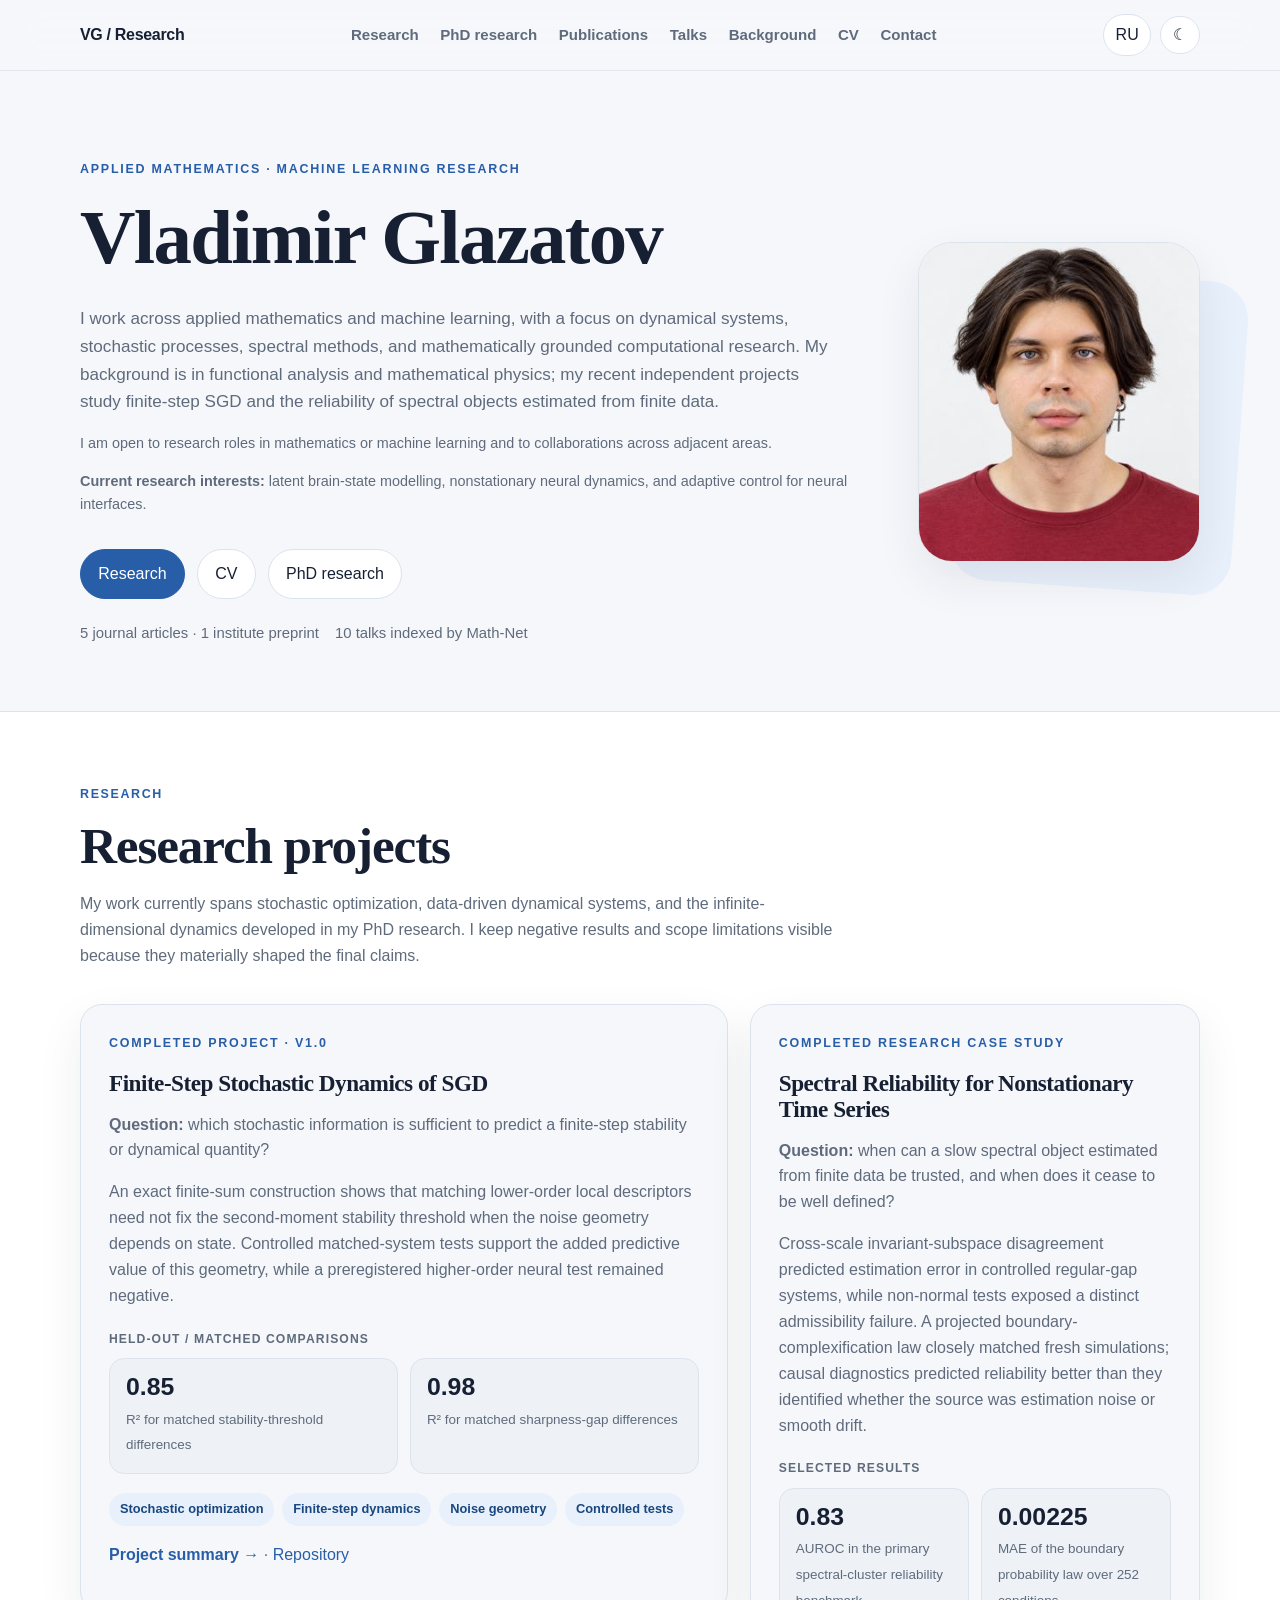
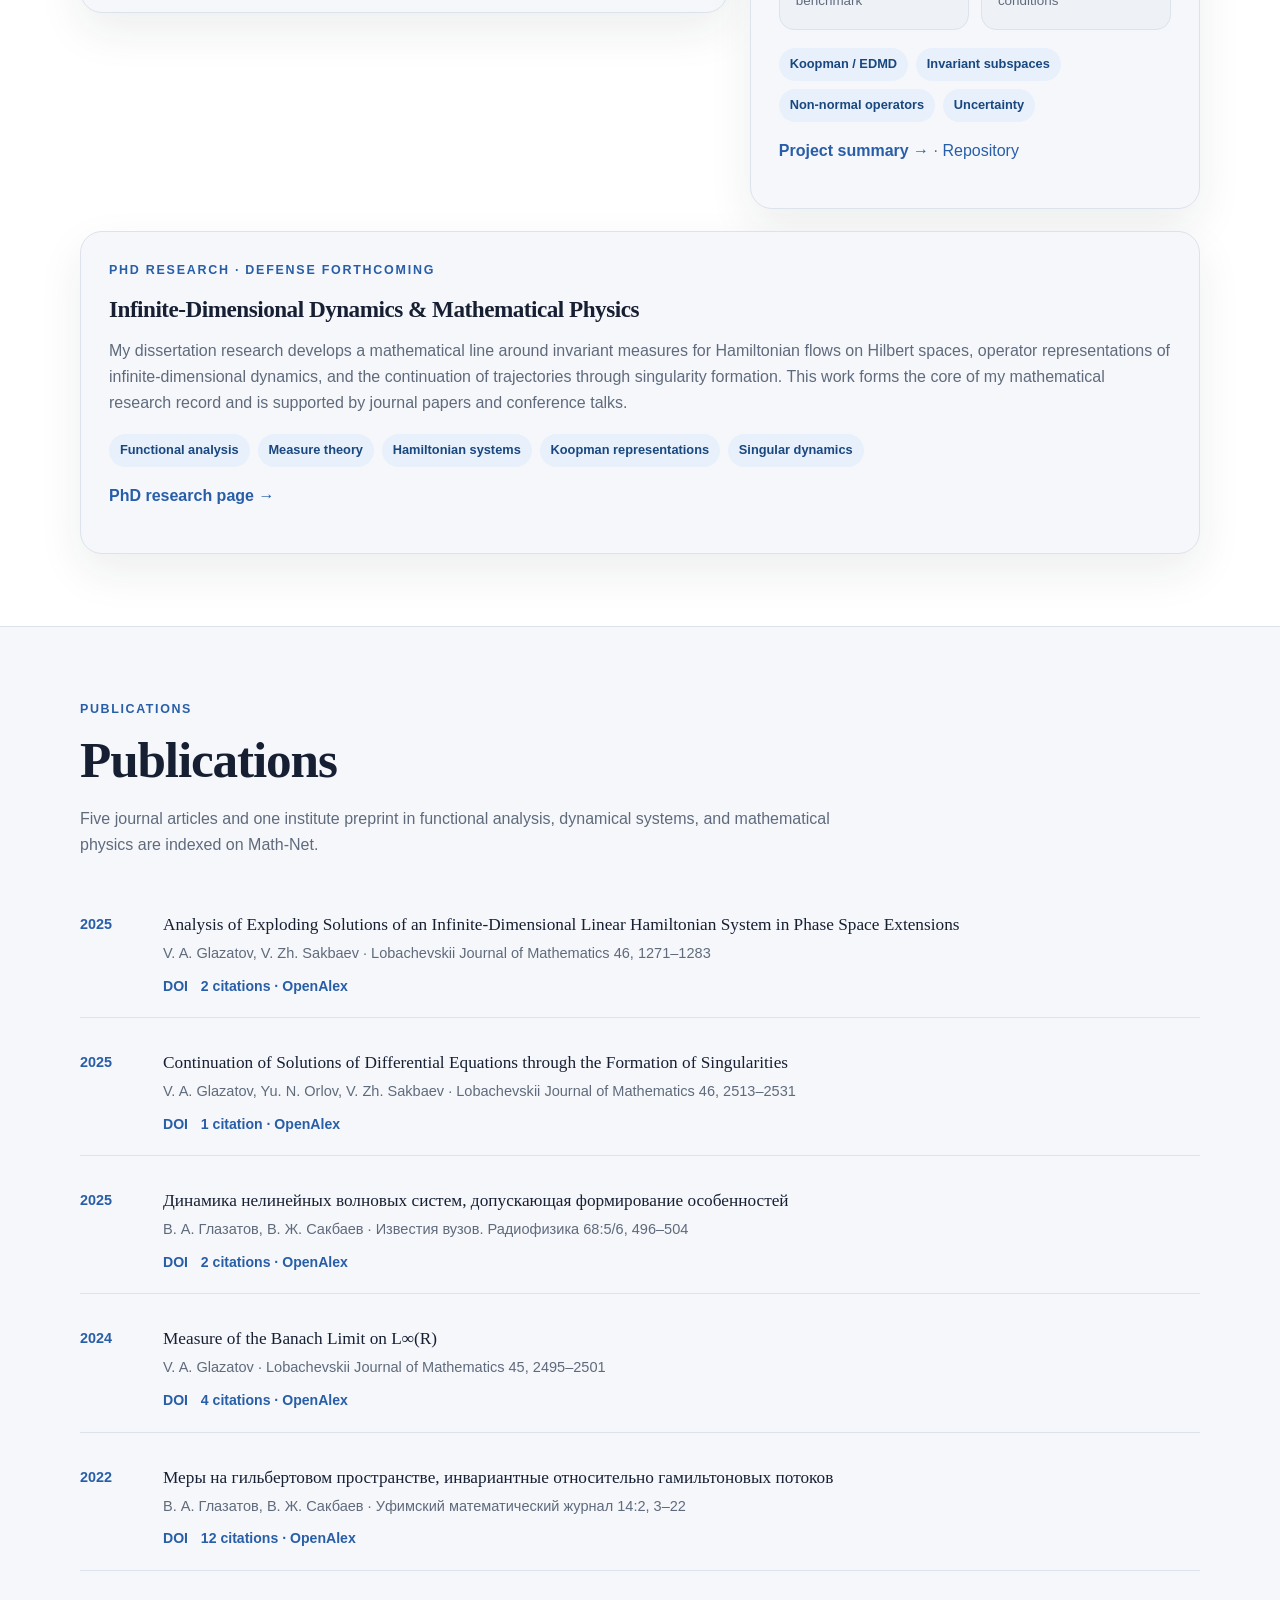
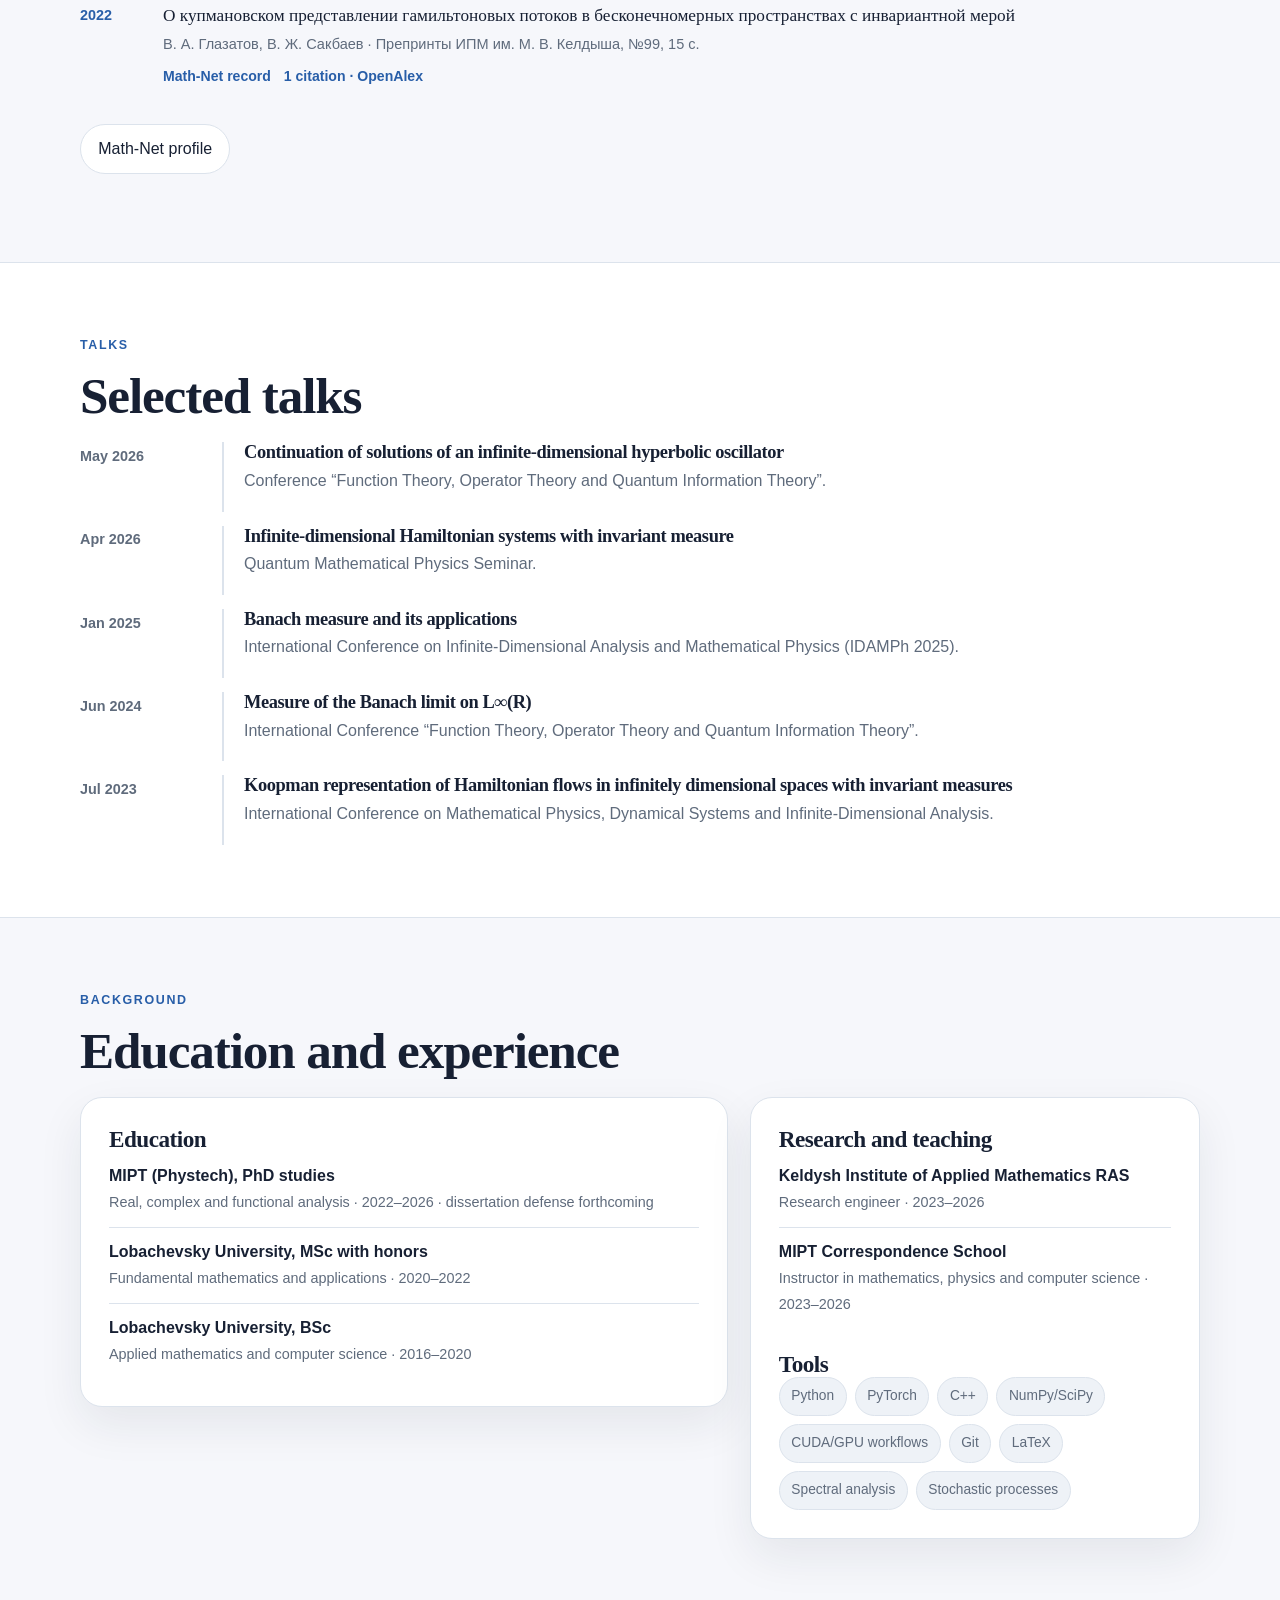
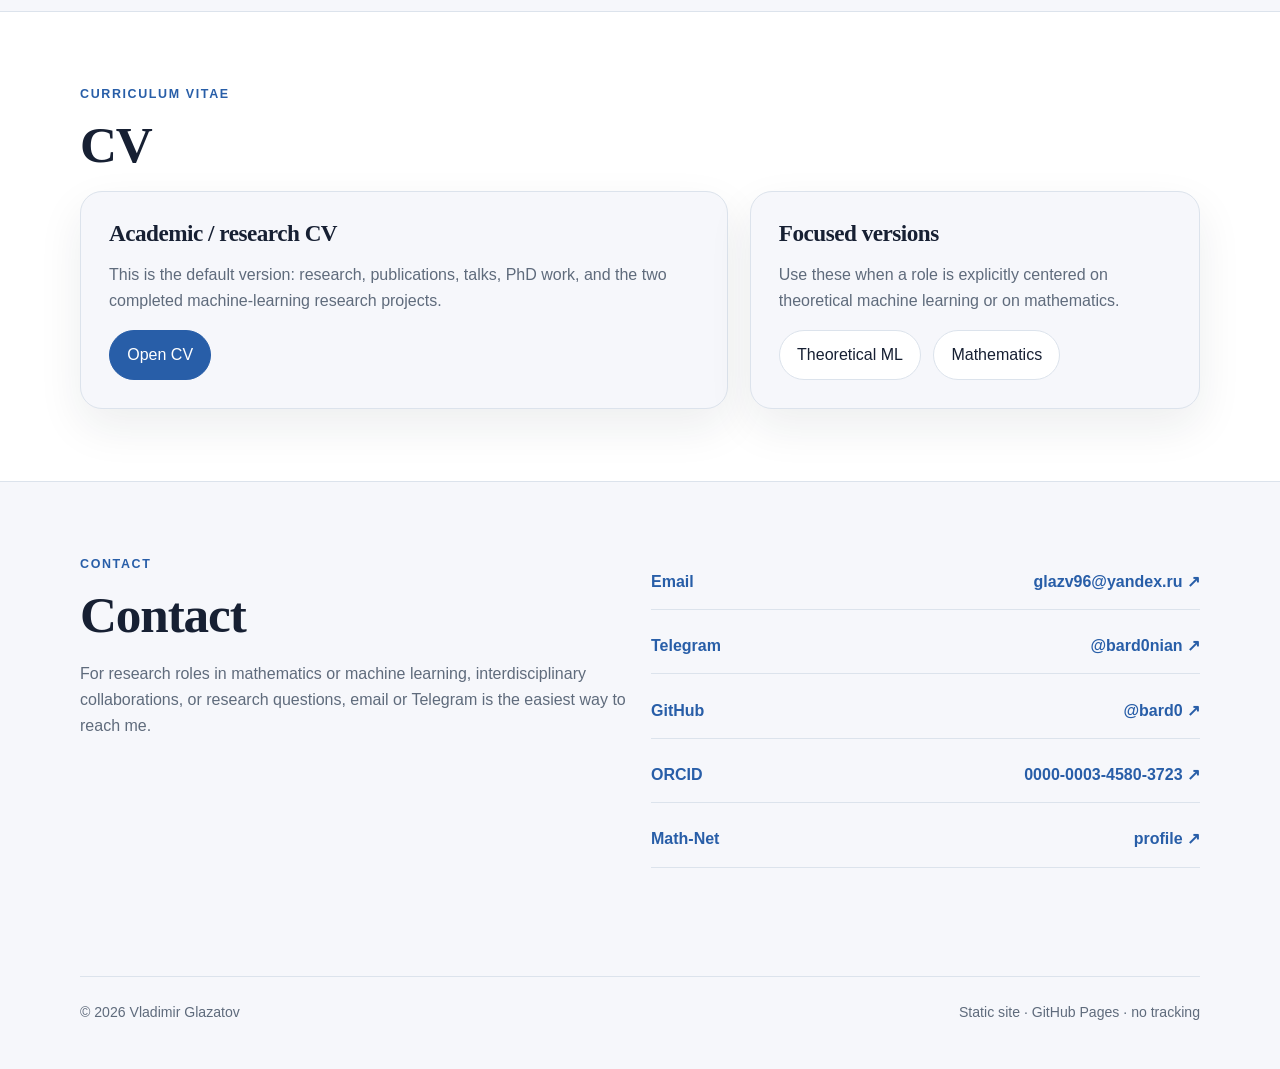
==== index.html @ 9a169e03 "Add neural interfaces to current research interests" ====
<!doctype html>
<html lang="en">
<head>
  <meta charset="utf-8">
  <meta name="viewport" content="width=device-width, initial-scale=1">
  <title>Vladimir Glazatov — Applied Mathematician & ML Researcher</title>
  <meta name="description" content="Vladimir Glazatov — applied mathematician and machine learning researcher. Research in finite-step SGD, spectral reliability, functional analysis, and infinite-dimensional dynamics.">
  <meta name="theme-color" content="#285ea8">
  <link rel="canonical" href="https://bard0.github.io/">
  <link rel="alternate" hreflang="en" href="https://bard0.github.io/">
  <link rel="alternate" hreflang="ru" href="https://bard0.github.io/ru/">
  <link rel="alternate" hreflang="x-default" href="https://bard0.github.io/">
  <link rel="icon" href="assets/img/favicon.svg" type="image/svg+xml">
  <link rel="manifest" href="site.webmanifest">
  <link rel="stylesheet" href="assets/css/styles.css">
  <meta property="og:type" content="website">
  <meta property="og:title" content="Vladimir Glazatov — Research">
  <meta property="og:description" content="Applied mathematics, machine learning, stochastic optimization, spectral methods, and infinite-dimensional dynamical systems.">
  <meta property="og:image" content="https://avatars.githubusercontent.com/u/36891933?v=4">
  <meta property="og:url" content="https://bard0.github.io/">
  <style>.metrics-label{margin-top:1.3rem;color:var(--muted);font-size:.76rem;font-weight:800;text-transform:uppercase;letter-spacing:.09em}.metrics-label+.metrics{margin-top:.55rem}</style>
  <script type="application/ld+json">{"@context":"https://schema.org","@type":"Person","name":"Vladimir Andreevich Glazatov","alternateName":"Vladimir A. Glazatov","url":"https://bard0.github.io/","jobTitle":"Applied Mathematician and Machine Learning Researcher","sameAs":["https://github.com/bard0","https://www.mathnet.ru/php/person.phtml?option_lang=eng&personid=190010","https://orcid.org/0000-0003-4580-3723"],"knowsAbout":["stochastic optimization","stochastic gradient descent","nonstationary time series","Koopman operators","EDMD","dynamical systems","functional analysis","measure theory","operator theory"]}</script>
</head>
<body>
<a class="skip-link" href="#main">Skip to content</a>
<header class="site-header"><div class="container nav"><a class="brand" href="#top">VG <span>/ Research</span></a><nav class="nav-links" aria-label="Primary navigation"><a href="#research">Research</a><a href="research/phd/">PhD research</a><a href="#publications">Publications</a><a href="#talks">Talks</a><a href="#background">Background</a><a href="#cv">CV</a><a href="#contact">Contact</a></nav><div class="nav-actions"><a class="lang-btn" href="ru/" aria-label="Russian version">RU</a><button class="icon-btn" type="button" data-theme-toggle aria-label="Switch theme">☾</button><button class="icon-btn menu-btn" type="button" data-menu-toggle aria-label="Open navigation" aria-expanded="false">≡</button></div></div></header>
<main id="main">
<section class="hero" id="top"><div class="container hero-grid"><div><div class="eyebrow">Applied mathematics · machine learning research</div><h1>Vladimir Glazatov</h1><p class="hero-copy">I work across applied mathematics and machine learning, with a focus on dynamical systems, stochastic processes, spectral methods, and mathematically grounded computational research. My background is in functional analysis and mathematical physics; my recent independent projects study finite-step SGD and the reliability of spectral objects estimated from finite data.</p><p class="note" style="margin-top:1rem">I am open to research roles in mathematics or machine learning and to collaborations across adjacent areas.</p><p class="note" style="margin-top:.55rem"><strong>Current research interests:</strong> latent brain-state modelling, nonstationary neural dynamics, and adaptive control for neural interfaces.</p><div class="hero-actions"><a class="button primary" href="#research">Research</a><a class="button" href="cv/academic/">CV</a><a class="button" href="research/phd/">PhD research</a></div><div class="hero-meta"><span>5 journal articles · 1 institute preprint</span><span>10 talks indexed by Math-Net</span></div></div><div class="hero-photo-wrap"><img class="hero-photo" src="https://avatars.githubusercontent.com/u/36891933?v=4" alt="Portrait of Vladimir Glazatov" width="320" height="320"></div></div></section>

<section class="section alt" id="research"><div class="container"><div class="section-kicker">Research</div><h2>Research projects</h2><p class="section-intro">My work currently spans stochastic optimization, data-driven dynamical systems, and the infinite-dimensional dynamics developed in my PhD research. I keep negative results and scope limitations visible because they materially shaped the final claims.</p><div class="research-grid">
<article class="card"><div class="eyebrow">Completed project · v1.0</div><h3>Finite-Step Stochastic Dynamics of SGD</h3><p><strong>Question:</strong> which stochastic information is sufficient to predict a finite-step stability or dynamical quantity?</p><p>An exact finite-sum construction shows that matching lower-order local descriptors need not fix the second-moment stability threshold when the noise geometry depends on state. Controlled matched-system tests support the added predictive value of this geometry, while a preregistered higher-order neural test remained negative.</p><div class="metrics-label">Held-out / matched comparisons</div><div class="metrics"><div class="metric"><strong>0.85</strong><span>R² for matched stability-threshold differences</span></div><div class="metric"><strong>0.98</strong><span>R² for matched sharpness-gap differences</span></div></div><div class="tags"><span class="tag">Stochastic optimization</span><span class="tag">Finite-step dynamics</span><span class="tag">Noise geometry</span><span class="tag">Controlled tests</span></div><p><a href="projects/sgd/"><strong>Project summary →</strong></a> · <a href="https://github.com/bard0/Finite-Step-Stochastic-Dynamics-of-SGD">Repository</a></p></article>
<article class="card"><div class="eyebrow">Completed research case study</div><h3>Spectral Reliability for Nonstationary Time Series</h3><p><strong>Question:</strong> when can a slow spectral object estimated from finite data be trusted, and when does it cease to be well defined?</p><p>Cross-scale invariant-subspace disagreement predicted estimation error in controlled regular-gap systems, while non-normal tests exposed a distinct admissibility failure. A projected boundary-complexification law closely matched fresh simulations; causal diagnostics predicted reliability better than they identified whether the source was estimation noise or smooth drift.</p><div class="metrics-label">Selected results</div><div class="metrics"><div class="metric"><strong>0.83</strong><span>AUROC in the primary spectral-cluster reliability benchmark</span></div><div class="metric"><strong>0.00225</strong><span>MAE of the boundary probability law over 252 conditions</span></div></div><div class="tags"><span class="tag">Koopman / EDMD</span><span class="tag">Invariant subspaces</span><span class="tag">Non-normal operators</span><span class="tag">Uncertainty</span></div><p><a href="projects/spectral-reliability/"><strong>Project summary →</strong></a> · <a href="https://github.com/bard0/spectral-dynamics-of-time-series">Repository</a></p></article>
<article class="card" style="grid-column:1 / -1"><div class="eyebrow">PhD research · defense forthcoming</div><h3>Infinite-Dimensional Dynamics & Mathematical Physics</h3><p>My dissertation research develops a mathematical line around invariant measures for Hamiltonian flows on Hilbert spaces, operator representations of infinite-dimensional dynamics, and the continuation of trajectories through singularity formation. This work forms the core of my mathematical research record and is supported by journal papers and conference talks.</p><div class="tags"><span class="tag">Functional analysis</span><span class="tag">Measure theory</span><span class="tag">Hamiltonian systems</span><span class="tag">Koopman representations</span><span class="tag">Singular dynamics</span></div><p><a href="research/phd/"><strong>PhD research page →</strong></a></p></article>
</div></div></section>

<section class="section" id="publications"><div class="container"><div class="section-kicker">Publications</div><h2>Publications</h2><p class="section-intro">Five journal articles and one institute preprint in functional analysis, dynamical systems, and mathematical physics are indexed on Math-Net.</p><div class="publications">
<article class="pub"><div class="pub-year">2025</div><div><div class="pub-title">Analysis of Exploding Solutions of an Infinite-Dimensional Linear Hamiltonian System in Phase Space Extensions</div><div class="pub-meta">V. A. Glazatov, V. Zh. Sakbaev · Lobachevskii Journal of Mathematics 46, 1271–1283</div><div class="pub-links"><a href="https://doi.org/10.1134/S1995080225605624">DOI</a></div></div></article>
<article class="pub"><div class="pub-year">2025</div><div><div class="pub-title">Continuation of Solutions of Differential Equations through the Formation of Singularities</div><div class="pub-meta">V. A. Glazatov, Yu. N. Orlov, V. Zh. Sakbaev · Lobachevskii Journal of Mathematics 46, 2513–2531</div><div class="pub-links"><a href="https://doi.org/10.1134/S1995080225608070">DOI</a></div></div></article>
<article class="pub"><div class="pub-year">2025</div><div><div class="pub-title">Динамика нелинейных волновых систем, допускающая формирование особенностей</div><div class="pub-meta">В. А. Глазатов, В. Ж. Сакбаев · Известия вузов. Радиофизика 68:5/6, 496–504</div><div class="pub-links"><a href="https://doi.org/10.52452/00213462_2025_68_05_496">DOI</a></div></div></article>
<article class="pub"><div class="pub-year">2024</div><div><div class="pub-title">Measure of the Banach Limit on L∞(R)</div><div class="pub-meta">V. A. Glazatov · Lobachevskii Journal of Mathematics 45, 2495–2501</div><div class="pub-links"><a href="https://doi.org/10.1134/S1995080224603138">DOI</a></div></div></article>
<article class="pub"><div class="pub-year">2022</div><div><div class="pub-title">Меры на гильбертовом пространстве, инвариантные относительно гамильтоновых потоков</div><div class="pub-meta">В. А. Глазатов, В. Ж. Сакбаев · Уфимский математический журнал 14:2, 3–22</div><div class="pub-links"><a href="https://doi.org/10.13108/2022-14-2-3">DOI</a></div></div></article>
<article class="pub"><div class="pub-year">2022</div><div><div class="pub-title">О купмановском представлении гамильтоновых потоков в бесконечномерных пространствах с инвариантной мерой</div><div class="pub-meta">В. А. Глазатов, В. Ж. Сакбаев · Препринты ИПМ им. М. В. Келдыша, №99, 15 с.</div><div class="pub-links"><a href="https://www.mathnet.ru/php/person.phtml?option_lang=eng&personid=190010">Math-Net record</a></div></div></article>
</div><p><a class="button" href="https://www.mathnet.ru/php/person.phtml?option_lang=eng&personid=190010">Math-Net profile</a></p></div></section>

<section class="section alt" id="talks"><div class="container"><div class="section-kicker">Talks</div><h2>Selected talks</h2><div class="timeline"><div class="timeline-item"><div class="timeline-date">May 2026</div><div class="timeline-content"><h3>Continuation of solutions of an infinite-dimensional hyperbolic oscillator</h3><p>Conference “Function Theory, Operator Theory and Quantum Information Theory”.</p></div></div><div class="timeline-item"><div class="timeline-date">Apr 2026</div><div class="timeline-content"><h3>Infinite-dimensional Hamiltonian systems with invariant measure</h3><p>Quantum Mathematical Physics Seminar.</p></div></div><div class="timeline-item"><div class="timeline-date">Jan 2025</div><div class="timeline-content"><h3>Banach measure and its applications</h3><p>International Conference on Infinite-Dimensional Analysis and Mathematical Physics (IDAMPh 2025).</p></div></div><div class="timeline-item"><div class="timeline-date">Jun 2024</div><div class="timeline-content"><h3>Measure of the Banach limit on L∞(R)</h3><p>International Conference “Function Theory, Operator Theory and Quantum Information Theory”.</p></div></div><div class="timeline-item"><div class="timeline-date">Jul 2023</div><div class="timeline-content"><h3>Koopman representation of Hamiltonian flows in infinitely dimensional spaces with invariant measures</h3><p>International Conference on Mathematical Physics, Dynamical Systems and Infinite-Dimensional Analysis.</p></div></div></div></div></section>

<section class="section" id="background"><div class="container"><div class="section-kicker">Background</div><h2>Education and experience</h2><div class="research-grid"><article class="card"><h3>Education</h3><ul class="list-clean"><li><strong>MIPT (Phystech), PhD studies</strong><br><span class="note">Real, complex and functional analysis · 2022–2026 · dissertation defense forthcoming</span></li><li><strong>Lobachevsky University, MSc with honors</strong><br><span class="note">Fundamental mathematics and applications · 2020–2022</span></li><li><strong>Lobachevsky University, BSc</strong><br><span class="note">Applied mathematics and computer science · 2016–2020</span></li></ul></article><article class="card"><h3>Research and teaching</h3><ul class="list-clean"><li><strong>Keldysh Institute of Applied Mathematics RAS</strong><br><span class="note">Research engineer · 2023–2026</span></li><li><strong>MIPT Correspondence School</strong><br><span class="note">Instructor in mathematics, physics and computer science · 2023–2026</span></li></ul><h3 style="margin-top:1.4rem">Tools</h3><div class="chips"><span class="chip">Python</span><span class="chip">PyTorch</span><span class="chip">C++</span><span class="chip">NumPy/SciPy</span><span class="chip">CUDA/GPU workflows</span><span class="chip">Git</span><span class="chip">LaTeX</span><span class="chip">Spectral analysis</span><span class="chip">Stochastic processes</span></div></article></div></div></section>

<section class="section alt" id="cv"><div class="container"><div class="section-kicker">Curriculum vitae</div><h2>CV</h2><div class="research-grid"><article class="card"><h3>Academic / research CV</h3><p>This is the default version: research, publications, talks, PhD work, and the two completed machine-learning research projects.</p><a class="button primary" href="cv/academic/">Open CV</a></article><article class="card"><h3>Focused versions</h3><p>Use these when a role is explicitly centered on theoretical machine learning or on mathematics.</p><div class="hero-actions" style="margin-top:1rem"><a class="button" href="cv/theoretical-ml/">Theoretical ML</a><a class="button" href="cv/mathematics/">Mathematics</a></div></article></div></div></section>

<section class="section" id="contact"><div class="container contact-grid"><div><div class="section-kicker">Contact</div><h2>Contact</h2><p class="section-intro">For research roles in mathematics or machine learning, interdisciplinary collaborations, or research questions, email or Telegram is the easiest way to reach me.</p></div><div class="contact-links"><a href="mailto:glazv96@yandex.ru"><span>Email</span><span>glazv96@yandex.ru ↗</span></a><a href="https://t.me/bard0nian"><span>Telegram</span><span>@bard0nian ↗</span></a><a href="https://github.com/bard0"><span>GitHub</span><span>@bard0 ↗</span></a><a href="https://orcid.org/0000-0003-4580-3723"><span>ORCID</span><span>0000-0003-4580-3723 ↗</span></a><a href="https://www.mathnet.ru/php/person.phtml?option_lang=eng&personid=190010"><span>Math-Net</span><span>profile ↗</span></a></div></div></section>
</main>
<footer class="site-footer"><div class="container footer-row"><span>© 2026 Vladimir Glazatov</span><span>Static site · GitHub Pages · no tracking</span></div></footer>
<script src="assets/js/main.js"></script>
</body>
</html>
---- assets/css/styles.css ----
:root {
  --bg: #f6f7fb;
  --surface: #ffffff;
  --surface-2: #eef2f7;
  --text: #172033;
  --muted: #5f6b7c;
  --accent: #285ea8;
  --accent-strong: #19477f;
  --accent-soft: #e8f0fb;
  --border: #dce3ec;
  --shadow: 0 18px 45px rgba(22, 34, 53, 0.08);
  --radius: 22px;
  --max: 1120px;
}

html[data-theme="dark"] {
  --bg: #0c111b;
  --surface: #131b28;
  --surface-2: #1a2433;
  --text: #edf2f8;
  --muted: #a8b4c4;
  --accent: #86b8ff;
  --accent-strong: #b9d5ff;
  --accent-soft: #192a43;
  --border: #273449;
  --shadow: 0 18px 45px rgba(0, 0, 0, 0.24);
}

* { box-sizing: border-box; }
html { scroll-behavior: smooth; }
body {
  margin: 0;
  background: var(--bg);
  color: var(--text);
  font-family: ui-sans-serif, -apple-system, BlinkMacSystemFont, "Segoe UI", Roboto, Arial, sans-serif;
  line-height: 1.62;
  -webkit-font-smoothing: antialiased;
}
a { color: var(--accent); text-decoration: none; }
a:hover { color: var(--accent-strong); }
img { max-width: 100%; }
button, a.button { font: inherit; }

.skip-link {
  position: fixed; left: 1rem; top: -5rem; z-index: 999;
  background: var(--surface); color: var(--text); padding: .7rem 1rem; border-radius: 10px;
}
.skip-link:focus { top: 1rem; }

.container { width: min(var(--max), calc(100% - 40px)); margin: 0 auto; }
.site-header {
  position: sticky; top: 0; z-index: 50;
  border-bottom: 1px solid color-mix(in srgb, var(--border) 78%, transparent);
  background: color-mix(in srgb, var(--bg) 88%, transparent);
  backdrop-filter: blur(18px);
}
.nav { height: 70px; display: flex; align-items: center; justify-content: space-between; gap: 1rem; }
.brand { color: var(--text); font-weight: 780; letter-spacing: -.02em; }
.nav-links { display: flex; align-items: center; gap: 1.35rem; }
.nav-links a { color: var(--muted); font-size: .94rem; font-weight: 600; }
.nav-links a:hover { color: var(--text); }
.nav-actions { display: flex; gap: .55rem; align-items: center; }
.icon-btn, .lang-btn {
  border: 1px solid var(--border); background: var(--surface); color: var(--text);
  min-height: 38px; border-radius: 999px; padding: .42rem .72rem; cursor: pointer;
}
.icon-btn { width: 40px; padding: 0; display: grid; place-items: center; }
.menu-btn { display: none; }

.hero { padding: 88px 0 66px; }
.hero-grid { display: grid; grid-template-columns: minmax(0, 1.5fr) minmax(240px, .55fr); gap: 70px; align-items: center; }
.eyebrow { color: var(--accent); font-size: .78rem; text-transform: uppercase; letter-spacing: .14em; font-weight: 800; margin-bottom: 1rem; }
h1, h2, h3 {
  font-family: Georgia, "Times New Roman", serif;
  line-height: 1.12;
  margin: 0;
  letter-spacing: -.022em;
}
h1 { font-size: clamp(3rem, 6vw, 5.6rem); max-width: 850px; }
h2 { font-size: clamp(2.1rem, 4vw, 3.3rem); margin-bottom: 1.1rem; }
h3 { font-size: 1.45rem; }
.hero-subtitle { margin: 1.25rem 0 0; font-size: clamp(1.2rem, 2.5vw, 1.65rem); color: var(--muted); font-weight: 500; }
.hero-copy { max-width: 760px; margin: 1.5rem 0 0; font-size: 1.07rem; color: var(--muted); }
.hero-actions { display: flex; flex-wrap: wrap; gap: .75rem; margin-top: 2rem; }
.button {
  display: inline-flex; align-items: center; justify-content: center; gap: .45rem;
  min-height: 44px; padding: .7rem 1.08rem; border-radius: 999px;
  border: 1px solid var(--border); background: var(--surface); color: var(--text); font-weight: 700;
}
.button.primary { background: var(--accent); border-color: var(--accent); color: white; }
html[data-theme="dark"] .button.primary { color: #08111e; }
.button:hover { transform: translateY(-1px); box-shadow: 0 8px 22px rgba(0,0,0,.08); }
.hero-photo-wrap { justify-self: center; position: relative; }
.hero-photo-wrap::before {
  content: ""; position: absolute; inset: 10% -14% -8% 14%;
  border-radius: 38px; background: var(--accent-soft); transform: rotate(4deg); z-index: -1;
}
.hero-photo {
  display: block; width: min(290px, 72vw); aspect-ratio: 1 / 1; object-fit: cover;
  border-radius: 34px; border: 1px solid var(--border); box-shadow: var(--shadow);
}
.hero-meta { display: flex; flex-wrap: wrap; gap: .55rem 1rem; margin-top: 1.4rem; color: var(--muted); font-size: .93rem; }

.section { padding: 72px 0; }
.section.alt { background: var(--surface); border-block: 1px solid var(--border); }
.section-intro { max-width: 760px; color: var(--muted); margin: 0 0 2.2rem; }
.section-kicker { color: var(--accent); font-size: .78rem; text-transform: uppercase; letter-spacing: .13em; font-weight: 800; margin-bottom: .75rem; }

.research-grid { display: grid; grid-template-columns: 1.18fr .82fr; gap: 22px; align-items: start; }
.card { background: var(--surface); border: 1px solid var(--border); border-radius: var(--radius); padding: 28px; box-shadow: var(--shadow); }
.alt .card { background: var(--bg); }
.card p { color: var(--muted); }
.tags { display: flex; flex-wrap: wrap; gap: .5rem; margin: 1.15rem 0 0; }
.tag { padding: .38rem .68rem; border-radius: 999px; background: var(--accent-soft); color: var(--accent-strong); font-size: .8rem; font-weight: 700; }
.formula {
  margin: 1.6rem 0; padding: 1.1rem 1.25rem; border: 1px solid var(--border); border-radius: 16px;
  background: var(--surface-2); font-family: Georgia, "Times New Roman", serif; font-size: 1.1rem; overflow-x: auto;
}
.metrics { display: grid; grid-template-columns: repeat(2, minmax(0,1fr)); gap: 12px; margin-top: 1.3rem; }
.metric { padding: 16px; border: 1px solid var(--border); border-radius: 15px; background: var(--surface-2); }
.metric strong { display: block; font-size: 1.55rem; color: var(--text); line-height: 1; margin-bottom: .35rem; }
.metric span { color: var(--muted); font-size: .84rem; }
.list-clean { list-style: none; padding: 0; margin: 0; }
.list-clean li { padding: .72rem 0; border-bottom: 1px solid var(--border); }
.list-clean li:last-child { border-bottom: 0; }

.publications { display: grid; gap: 13px; }
.pub { display: grid; grid-template-columns: 65px 1fr; gap: 18px; padding: 20px 0; border-bottom: 1px solid var(--border); }
.pub:last-child { border-bottom: 0; }
.pub-year { color: var(--accent); font-weight: 800; font-size: .9rem; }
.pub-title { font-family: Georgia, "Times New Roman", serif; font-size: 1.08rem; line-height: 1.35; }
.pub-meta { margin-top: .35rem; color: var(--muted); font-size: .91rem; }
.pub-links { margin-top: .55rem; display: flex; gap: .8rem; flex-wrap: wrap; font-size: .88rem; font-weight: 700; }

.timeline { position: relative; display: grid; gap: 14px; }
.timeline-item { display: grid; grid-template-columns: 120px 1fr; gap: 22px; }
.timeline-date { color: var(--muted); font-size: .9rem; font-weight: 700; padding-top: .18rem; }
.timeline-content { padding: 0 0 18px 20px; border-left: 2px solid var(--border); }
.timeline-content h3 { font-size: 1.15rem; margin-bottom: .3rem; }
.timeline-content p { margin: 0; color: var(--muted); }

.cv-grid { display: grid; grid-template-columns: repeat(3, 1fr); gap: 16px; }
.cv-card { display: flex; flex-direction: column; min-height: 220px; }
.cv-card p { flex: 1; }
.cv-card .button { align-self: flex-start; }

.chips { display: flex; gap: .5rem; flex-wrap: wrap; }
.chip { padding: .46rem .72rem; background: var(--surface-2); border: 1px solid var(--border); border-radius: 999px; color: var(--muted); font-size: .86rem; }
.contact-grid { display: grid; grid-template-columns: 1fr 1fr; gap: 22px; }
.contact-links { display: grid; gap: .55rem; }
.contact-links a { display: flex; justify-content: space-between; padding: .9rem 0; border-bottom: 1px solid var(--border); font-weight: 700; }

.site-footer { padding: 36px 0 45px; color: var(--muted); font-size: .88rem; }
.footer-row { display: flex; justify-content: space-between; gap: 1rem; flex-wrap: wrap; border-top: 1px solid var(--border); padding-top: 24px; }

.note { color: var(--muted); font-size: .9rem; }

@media (max-width: 900px) {
  .hero-grid, .research-grid, .contact-grid { grid-template-columns: 1fr; }
  .hero-photo-wrap { order: -1; justify-self: start; }
  .hero-photo { width: 180px; border-radius: 28px; }
  .cv-grid { grid-template-columns: 1fr; }
  .nav-links { display: none; position: absolute; top: 70px; left: 20px; right: 20px; padding: 18px; border: 1px solid var(--border); border-radius: 16px; background: var(--surface); box-shadow: var(--shadow); flex-direction: column; align-items: flex-start; }
  .nav-links.open { display: flex; }
  .menu-btn { display: grid; }
}

@media (max-width: 620px) {
  .container { width: min(var(--max), calc(100% - 28px)); }
  .hero { padding-top: 55px; }
  h1 { font-size: clamp(2.7rem, 16vw, 4.2rem); }
  .metrics { grid-template-columns: 1fr; }
  .pub { grid-template-columns: 1fr; gap: 4px; }
  .timeline-item { grid-template-columns: 1fr; gap: 4px; }
  .timeline-content { margin-left: 4px; }
  .brand span { display: none; }
}

@media (prefers-reduced-motion: reduce) {
  html { scroll-behavior: auto; }
  *, *::before, *::after { transition: none !important; animation: none !important; }
}
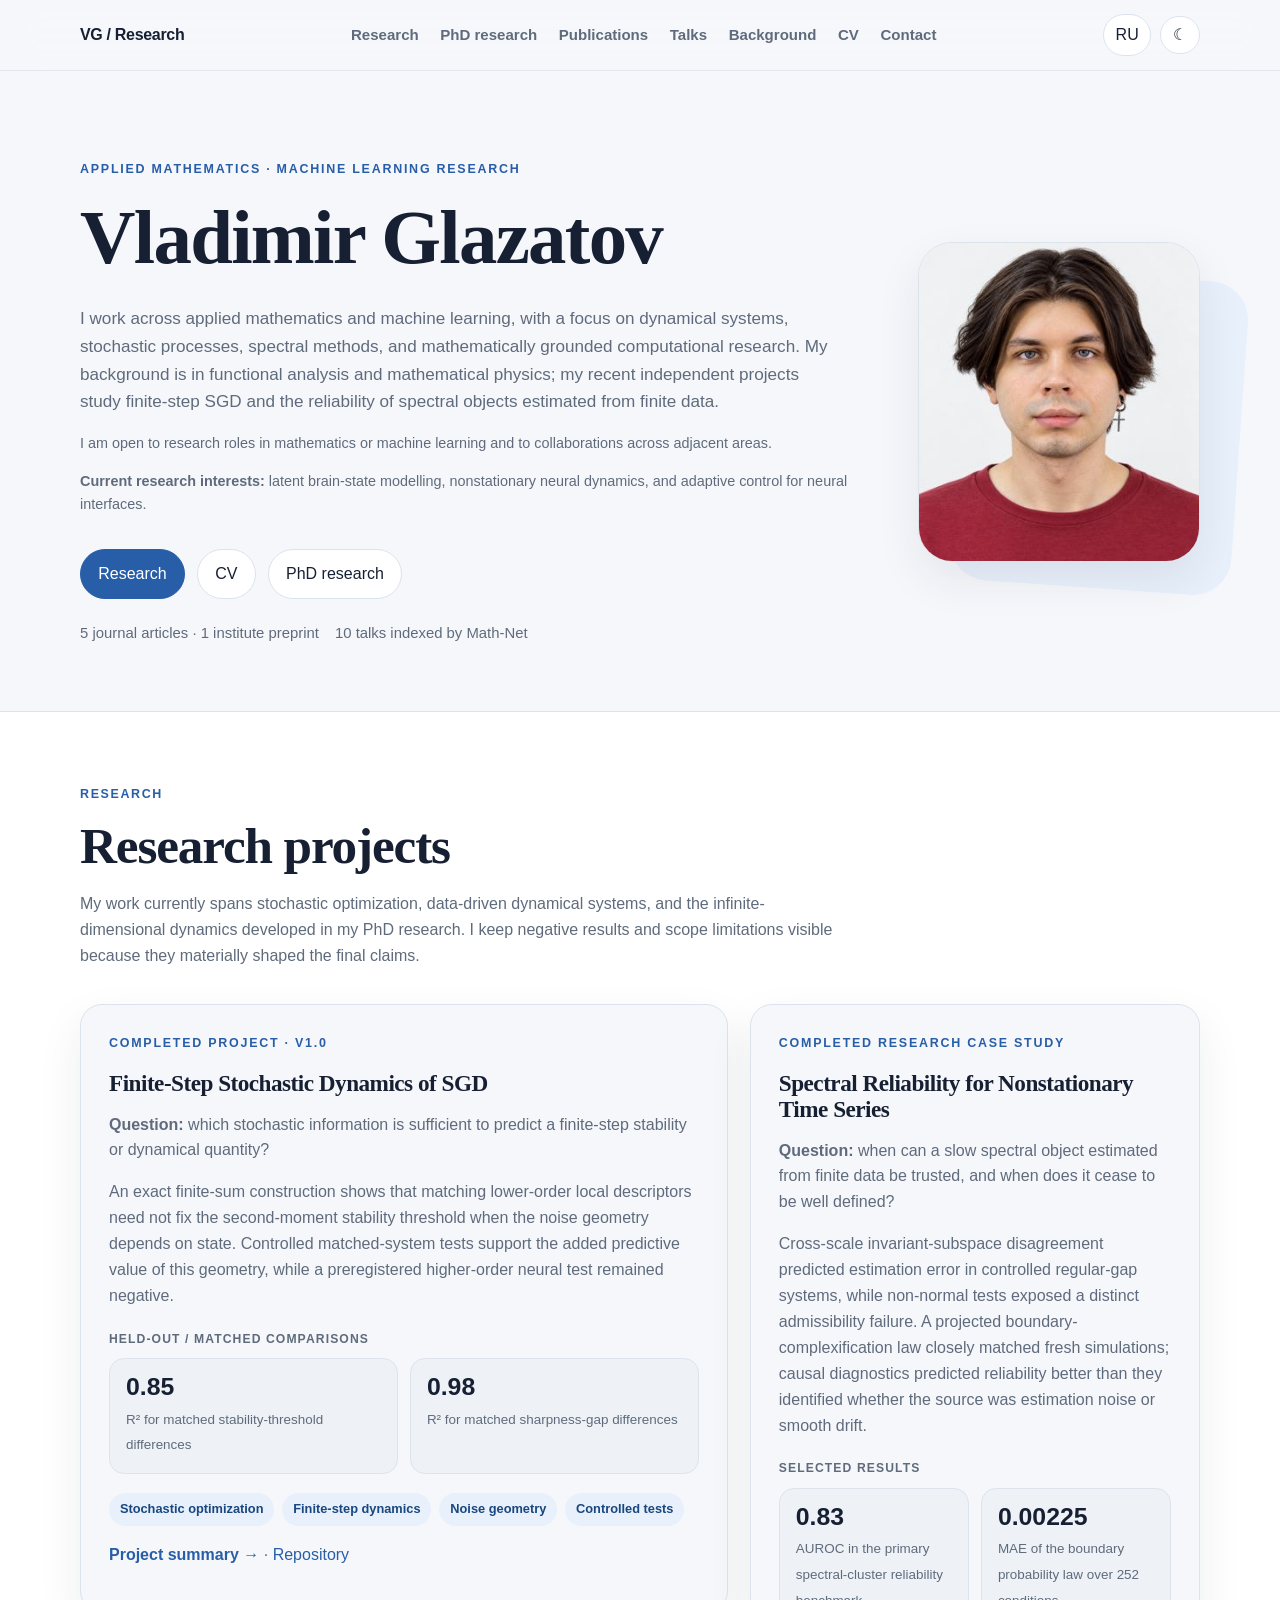
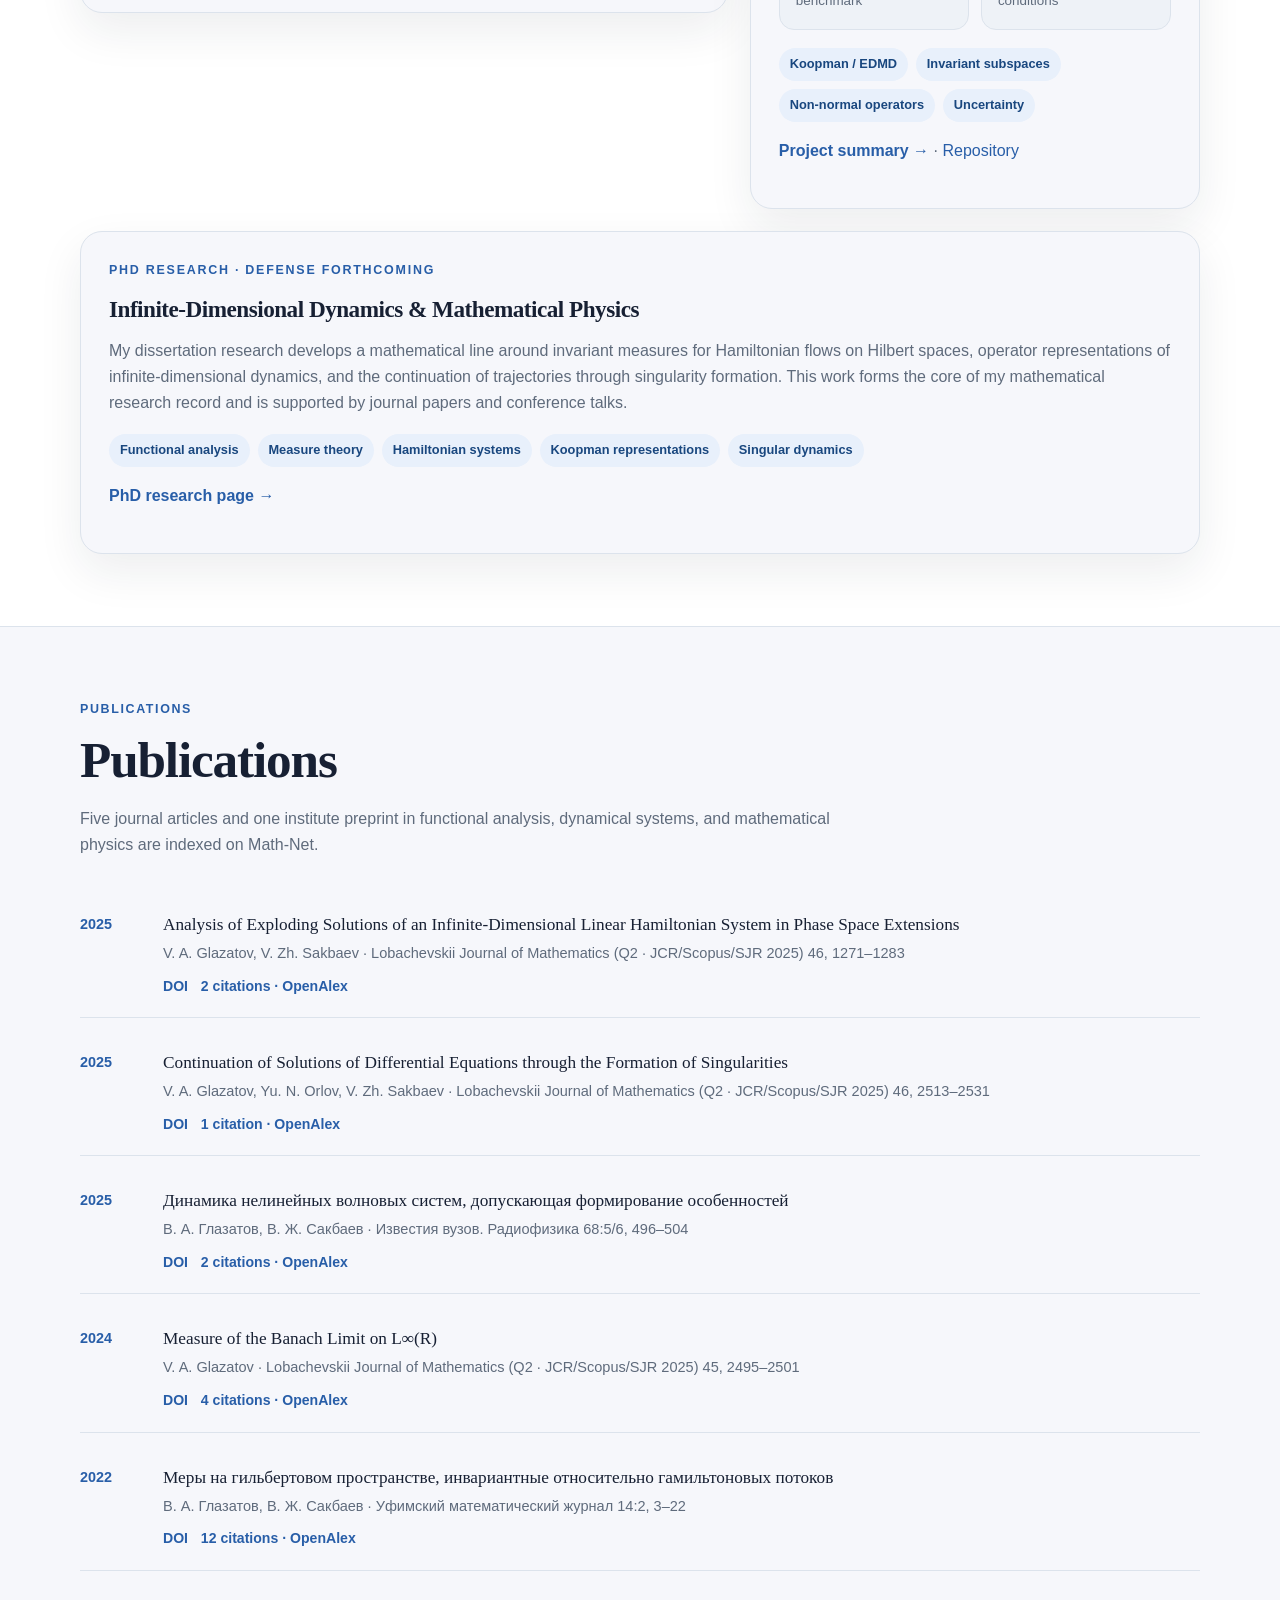
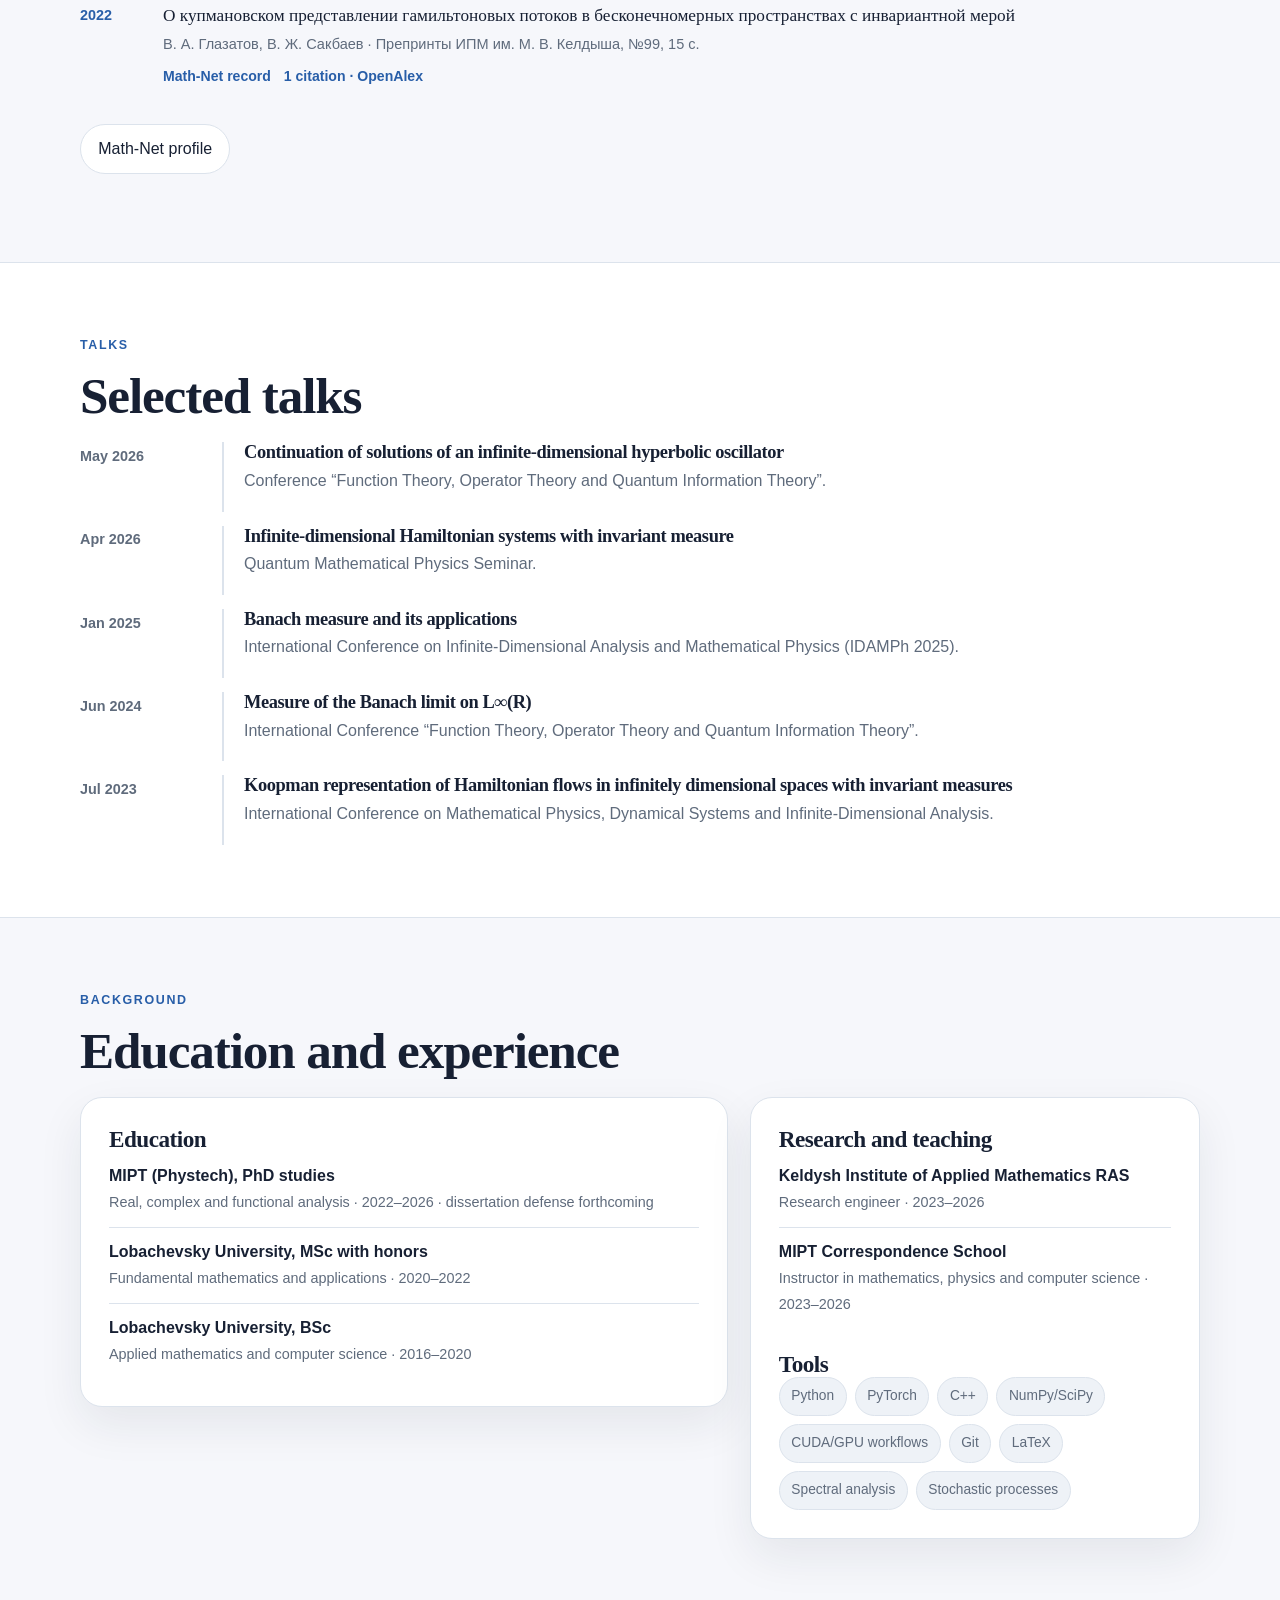
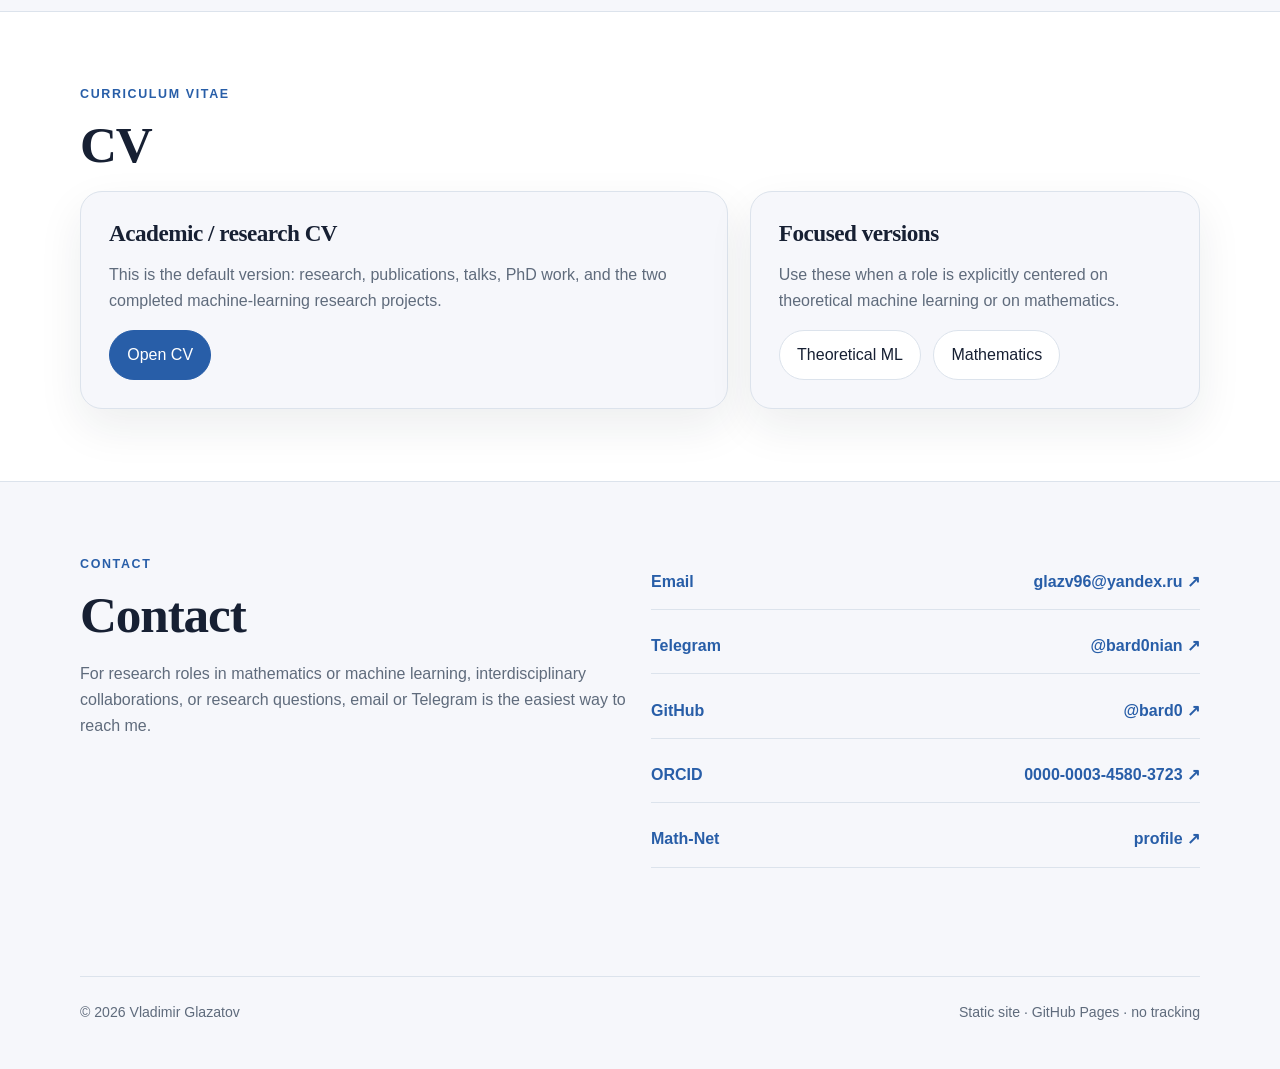
==== commit 6487758e: "Add verified Q2 journal ranking to publications" ====
--- a/index.html
+++ b/index.html
@@ -34,10 +34,10 @@
 </div></div></section>
 
 <section class="section" id="publications"><div class="container"><div class="section-kicker">Publications</div><h2>Publications</h2><p class="section-intro">Five journal articles and one institute preprint in functional analysis, dynamical systems, and mathematical physics are indexed on Math-Net.</p><div class="publications">
-<article class="pub"><div class="pub-year">2025</div><div><div class="pub-title">Analysis of Exploding Solutions of an Infinite-Dimensional Linear Hamiltonian System in Phase Space Extensions</div><div class="pub-meta">V. A. Glazatov, V. Zh. Sakbaev · Lobachevskii Journal of Mathematics 46, 1271–1283</div><div class="pub-links"><a href="https://doi.org/10.1134/S1995080225605624">DOI</a></div></div></article>
-<article class="pub"><div class="pub-year">2025</div><div><div class="pub-title">Continuation of Solutions of Differential Equations through the Formation of Singularities</div><div class="pub-meta">V. A. Glazatov, Yu. N. Orlov, V. Zh. Sakbaev · Lobachevskii Journal of Mathematics 46, 2513–2531</div><div class="pub-links"><a href="https://doi.org/10.1134/S1995080225608070">DOI</a></div></div></article>
+<article class="pub"><div class="pub-year">2025</div><div><div class="pub-title">Analysis of Exploding Solutions of an Infinite-Dimensional Linear Hamiltonian System in Phase Space Extensions</div><div class="pub-meta">V. A. Glazatov, V. Zh. Sakbaev · Lobachevskii Journal of Mathematics (Q2 · JCR/Scopus/SJR 2025) 46, 1271–1283</div><div class="pub-links"><a href="https://doi.org/10.1134/S1995080225605624">DOI</a></div></div></article>
+<article class="pub"><div class="pub-year">2025</div><div><div class="pub-title">Continuation of Solutions of Differential Equations through the Formation of Singularities</div><div class="pub-meta">V. A. Glazatov, Yu. N. Orlov, V. Zh. Sakbaev · Lobachevskii Journal of Mathematics (Q2 · JCR/Scopus/SJR 2025) 46, 2513–2531</div><div class="pub-links"><a href="https://doi.org/10.1134/S1995080225608070">DOI</a></div></div></article>
 <article class="pub"><div class="pub-year">2025</div><div><div class="pub-title">Динамика нелинейных волновых систем, допускающая формирование особенностей</div><div class="pub-meta">В. А. Глазатов, В. Ж. Сакбаев · Известия вузов. Радиофизика 68:5/6, 496–504</div><div class="pub-links"><a href="https://doi.org/10.52452/00213462_2025_68_05_496">DOI</a></div></div></article>
-<article class="pub"><div class="pub-year">2024</div><div><div class="pub-title">Measure of the Banach Limit on L∞(R)</div><div class="pub-meta">V. A. Glazatov · Lobachevskii Journal of Mathematics 45, 2495–2501</div><div class="pub-links"><a href="https://doi.org/10.1134/S1995080224603138">DOI</a></div></div></article>
+<article class="pub"><div class="pub-year">2024</div><div><div class="pub-title">Measure of the Banach Limit on L∞(R)</div><div class="pub-meta">V. A. Glazatov · Lobachevskii Journal of Mathematics (Q2 · JCR/Scopus/SJR 2025) 45, 2495–2501</div><div class="pub-links"><a href="https://doi.org/10.1134/S1995080224603138">DOI</a></div></div></article>
 <article class="pub"><div class="pub-year">2022</div><div><div class="pub-title">Меры на гильбертовом пространстве, инвариантные относительно гамильтоновых потоков</div><div class="pub-meta">В. А. Глазатов, В. Ж. Сакбаев · Уфимский математический журнал 14:2, 3–22</div><div class="pub-links"><a href="https://doi.org/10.13108/2022-14-2-3">DOI</a></div></div></article>
 <article class="pub"><div class="pub-year">2022</div><div><div class="pub-title">О купмановском представлении гамильтоновых потоков в бесконечномерных пространствах с инвариантной мерой</div><div class="pub-meta">В. А. Глазатов, В. Ж. Сакбаев · Препринты ИПМ им. М. В. Келдыша, №99, 15 с.</div><div class="pub-links"><a href="https://www.mathnet.ru/php/person.phtml?option_lang=eng&personid=190010">Math-Net record</a></div></div></article>
 </div><p><a class="button" href="https://www.mathnet.ru/php/person.phtml?option_lang=eng&personid=190010">Math-Net profile</a></p></div></section>
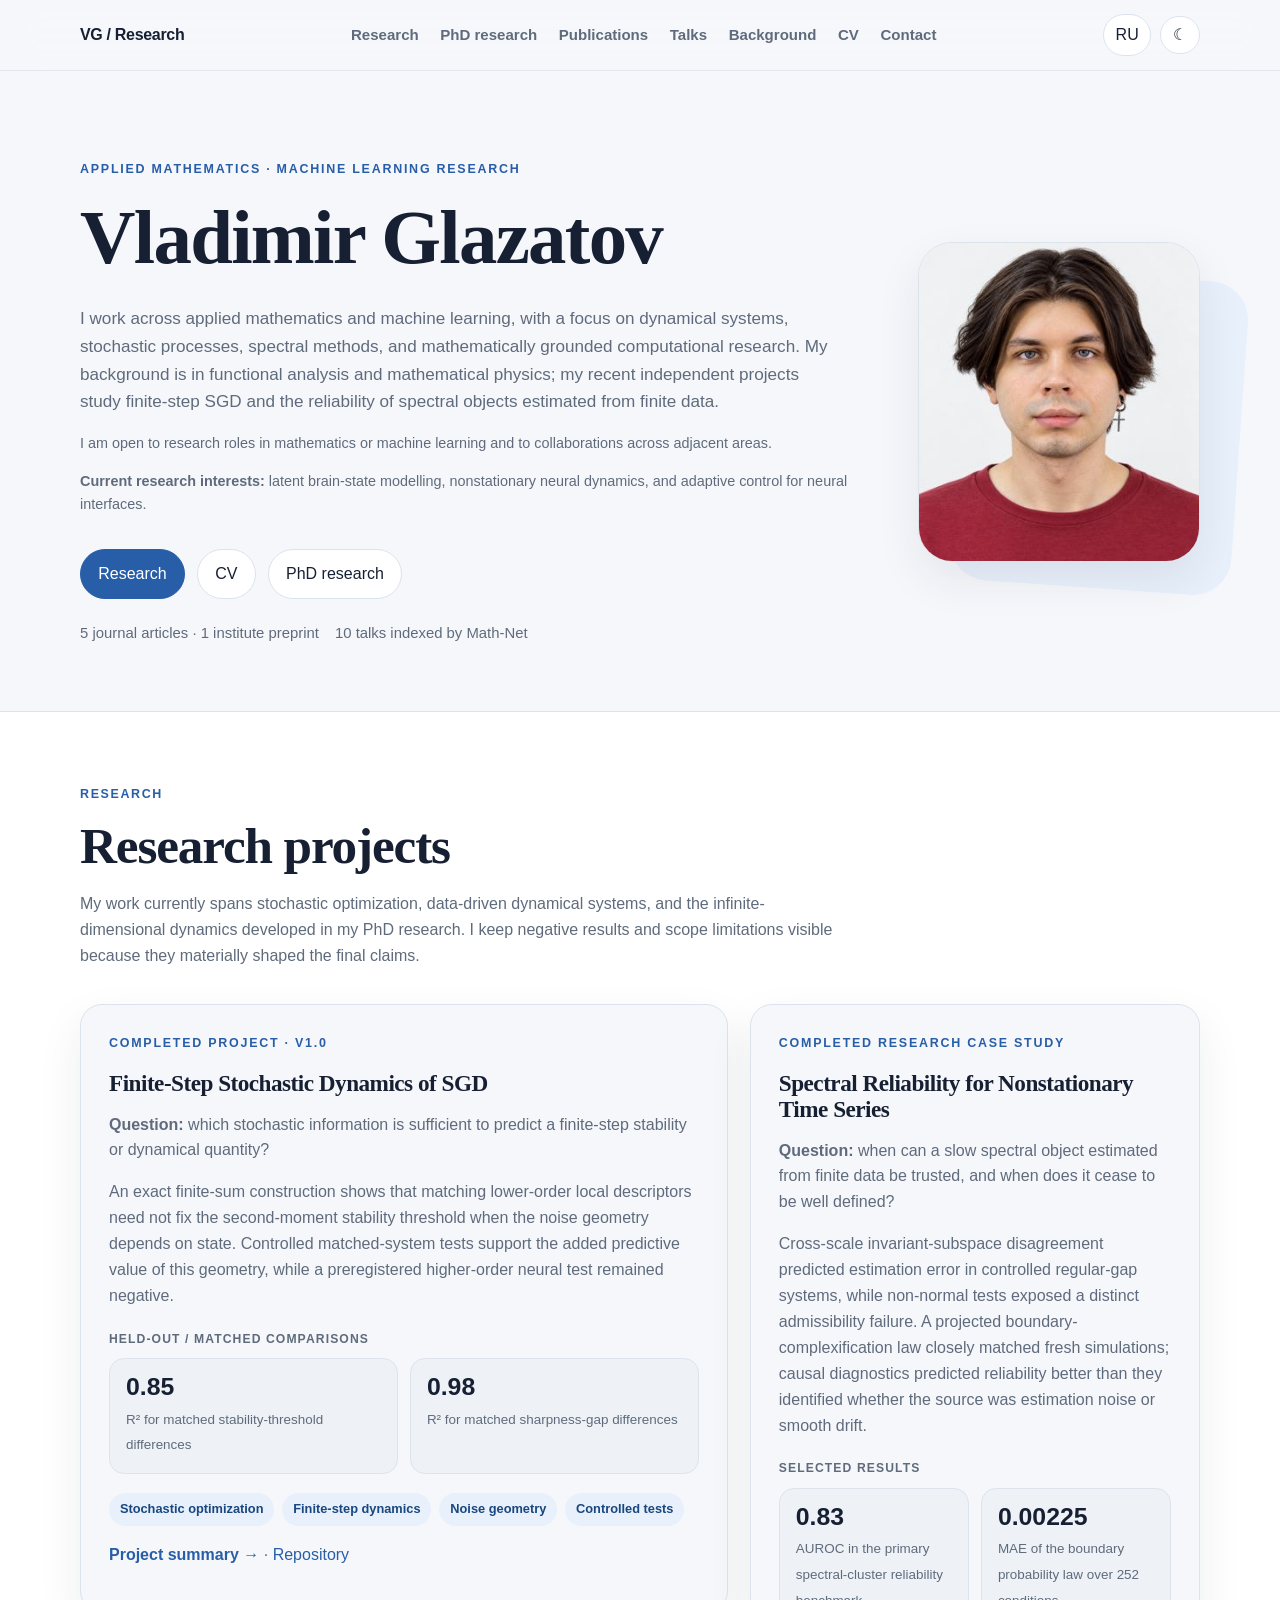
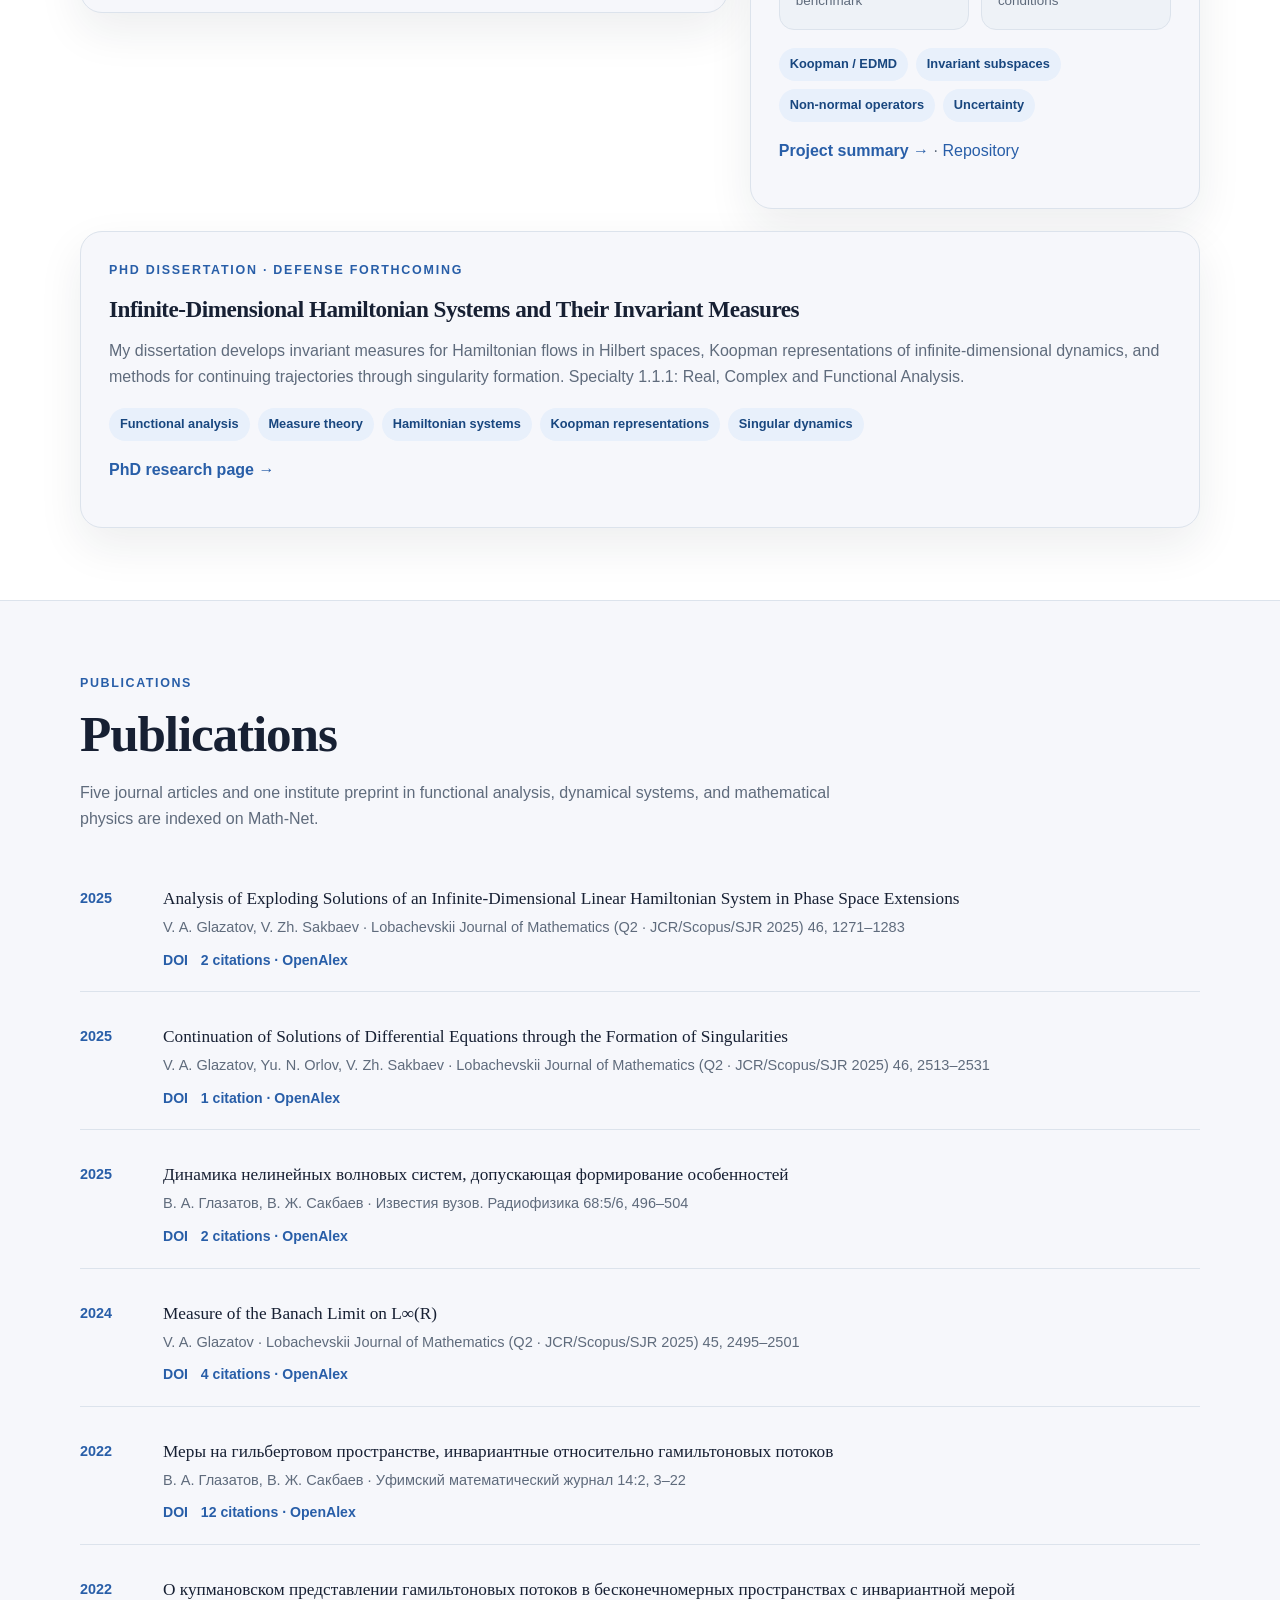
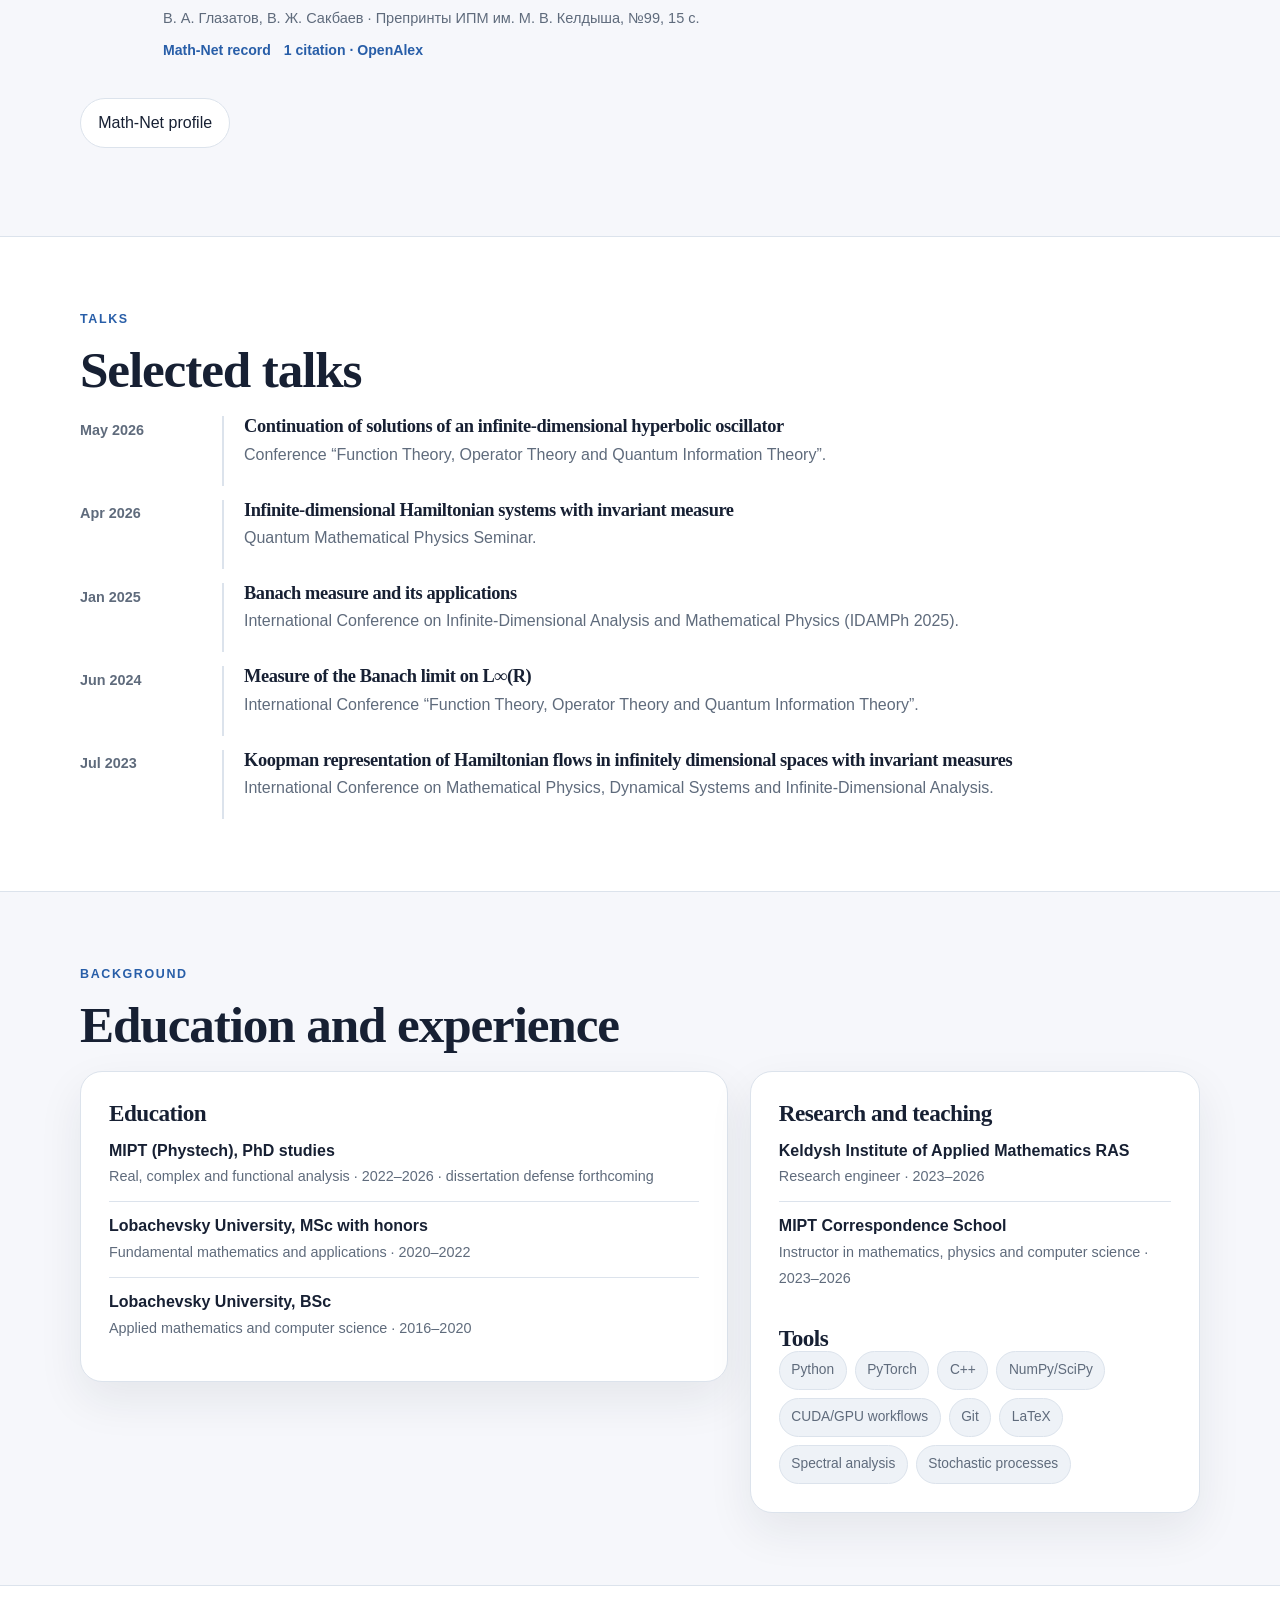
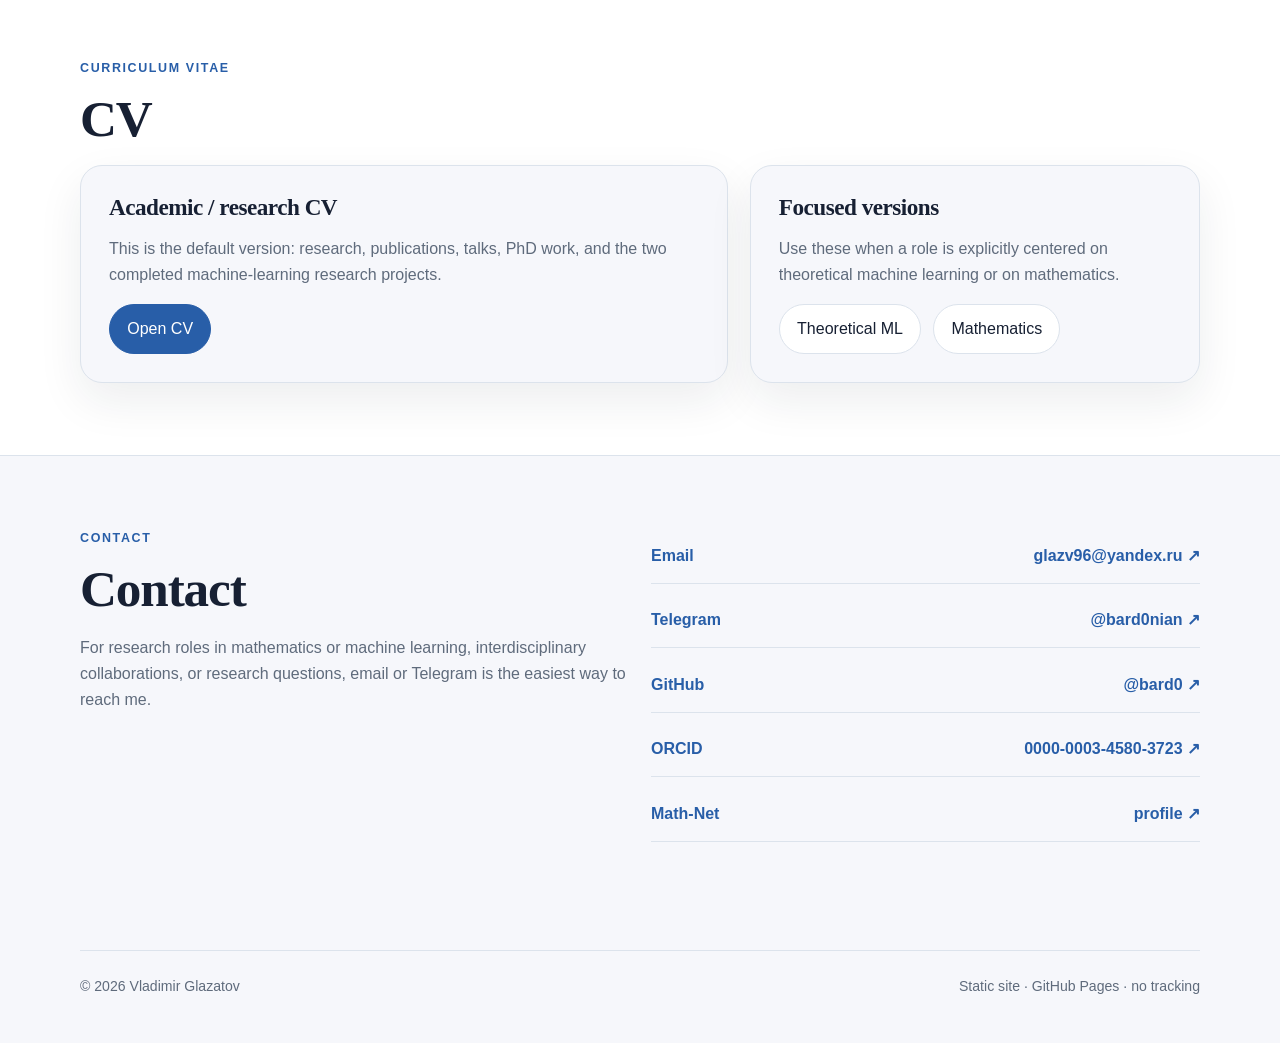
==== commit 0ca3a9fd: "Use official dissertation title on homepage" ====
--- a/index.html
+++ b/index.html
@@ -30,7 +30,7 @@
 <section class="section alt" id="research"><div class="container"><div class="section-kicker">Research</div><h2>Research projects</h2><p class="section-intro">My work currently spans stochastic optimization, data-driven dynamical systems, and the infinite-dimensional dynamics developed in my PhD research. I keep negative results and scope limitations visible because they materially shaped the final claims.</p><div class="research-grid">
 <article class="card"><div class="eyebrow">Completed project · v1.0</div><h3>Finite-Step Stochastic Dynamics of SGD</h3><p><strong>Question:</strong> which stochastic information is sufficient to predict a finite-step stability or dynamical quantity?</p><p>An exact finite-sum construction shows that matching lower-order local descriptors need not fix the second-moment stability threshold when the noise geometry depends on state. Controlled matched-system tests support the added predictive value of this geometry, while a preregistered higher-order neural test remained negative.</p><div class="metrics-label">Held-out / matched comparisons</div><div class="metrics"><div class="metric"><strong>0.85</strong><span>R² for matched stability-threshold differences</span></div><div class="metric"><strong>0.98</strong><span>R² for matched sharpness-gap differences</span></div></div><div class="tags"><span class="tag">Stochastic optimization</span><span class="tag">Finite-step dynamics</span><span class="tag">Noise geometry</span><span class="tag">Controlled tests</span></div><p><a href="projects/sgd/"><strong>Project summary →</strong></a> · <a href="https://github.com/bard0/Finite-Step-Stochastic-Dynamics-of-SGD">Repository</a></p></article>
 <article class="card"><div class="eyebrow">Completed research case study</div><h3>Spectral Reliability for Nonstationary Time Series</h3><p><strong>Question:</strong> when can a slow spectral object estimated from finite data be trusted, and when does it cease to be well defined?</p><p>Cross-scale invariant-subspace disagreement predicted estimation error in controlled regular-gap systems, while non-normal tests exposed a distinct admissibility failure. A projected boundary-complexification law closely matched fresh simulations; causal diagnostics predicted reliability better than they identified whether the source was estimation noise or smooth drift.</p><div class="metrics-label">Selected results</div><div class="metrics"><div class="metric"><strong>0.83</strong><span>AUROC in the primary spectral-cluster reliability benchmark</span></div><div class="metric"><strong>0.00225</strong><span>MAE of the boundary probability law over 252 conditions</span></div></div><div class="tags"><span class="tag">Koopman / EDMD</span><span class="tag">Invariant subspaces</span><span class="tag">Non-normal operators</span><span class="tag">Uncertainty</span></div><p><a href="projects/spectral-reliability/"><strong>Project summary →</strong></a> · <a href="https://github.com/bard0/spectral-dynamics-of-time-series">Repository</a></p></article>
-<article class="card" style="grid-column:1 / -1"><div class="eyebrow">PhD research · defense forthcoming</div><h3>Infinite-Dimensional Dynamics & Mathematical Physics</h3><p>My dissertation research develops a mathematical line around invariant measures for Hamiltonian flows on Hilbert spaces, operator representations of infinite-dimensional dynamics, and the continuation of trajectories through singularity formation. This work forms the core of my mathematical research record and is supported by journal papers and conference talks.</p><div class="tags"><span class="tag">Functional analysis</span><span class="tag">Measure theory</span><span class="tag">Hamiltonian systems</span><span class="tag">Koopman representations</span><span class="tag">Singular dynamics</span></div><p><a href="research/phd/"><strong>PhD research page →</strong></a></p></article>
+<article class="card" style="grid-column:1 / -1"><div class="eyebrow">PhD dissertation · defense forthcoming</div><h3>Infinite-Dimensional Hamiltonian Systems and Their Invariant Measures</h3><p>My dissertation develops invariant measures for Hamiltonian flows in Hilbert spaces, Koopman representations of infinite-dimensional dynamics, and methods for continuing trajectories through singularity formation. Specialty 1.1.1: Real, Complex and Functional Analysis.</p><div class="tags"><span class="tag">Functional analysis</span><span class="tag">Measure theory</span><span class="tag">Hamiltonian systems</span><span class="tag">Koopman representations</span><span class="tag">Singular dynamics</span></div><p><a href="research/phd/"><strong>PhD research page →</strong></a></p></article>
 </div></div></section>
 
 <section class="section" id="publications"><div class="container"><div class="section-kicker">Publications</div><h2>Publications</h2><p class="section-intro">Five journal articles and one institute preprint in functional analysis, dynamical systems, and mathematical physics are indexed on Math-Net.</p><div class="publications">
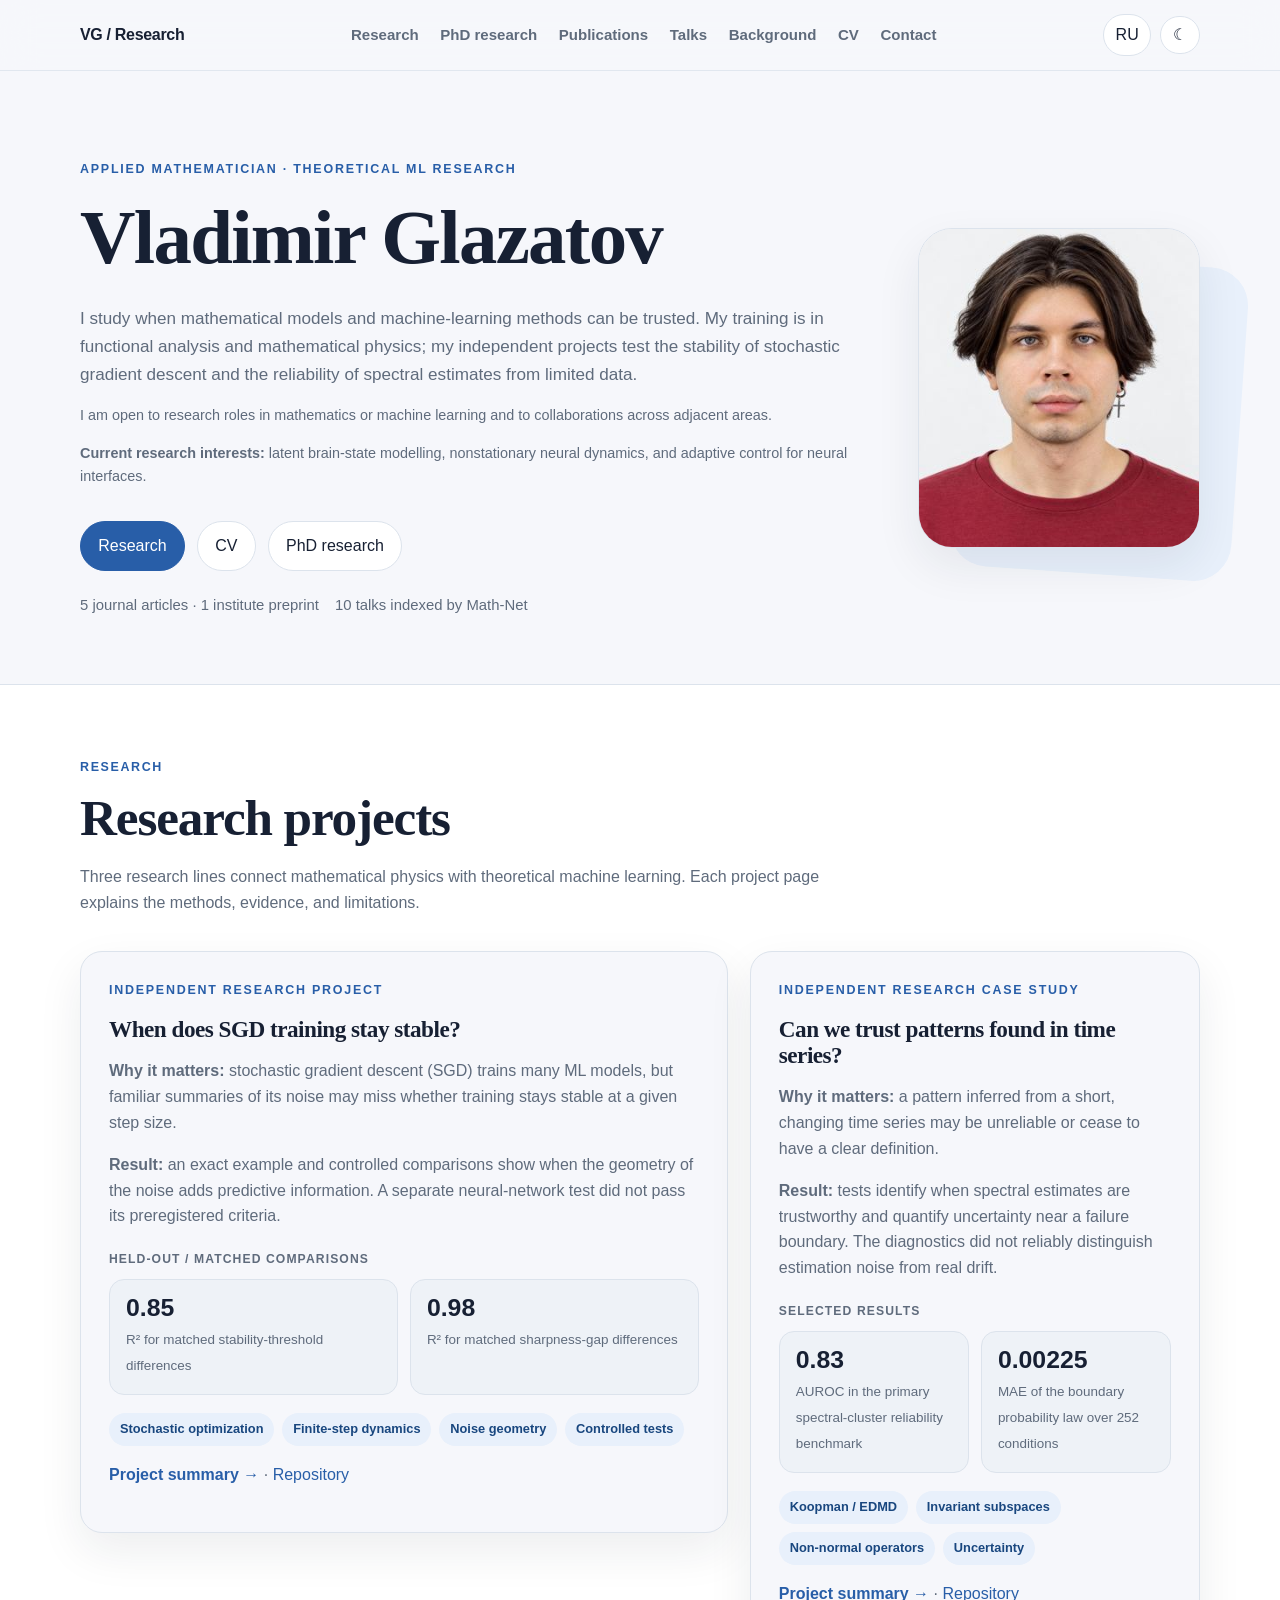
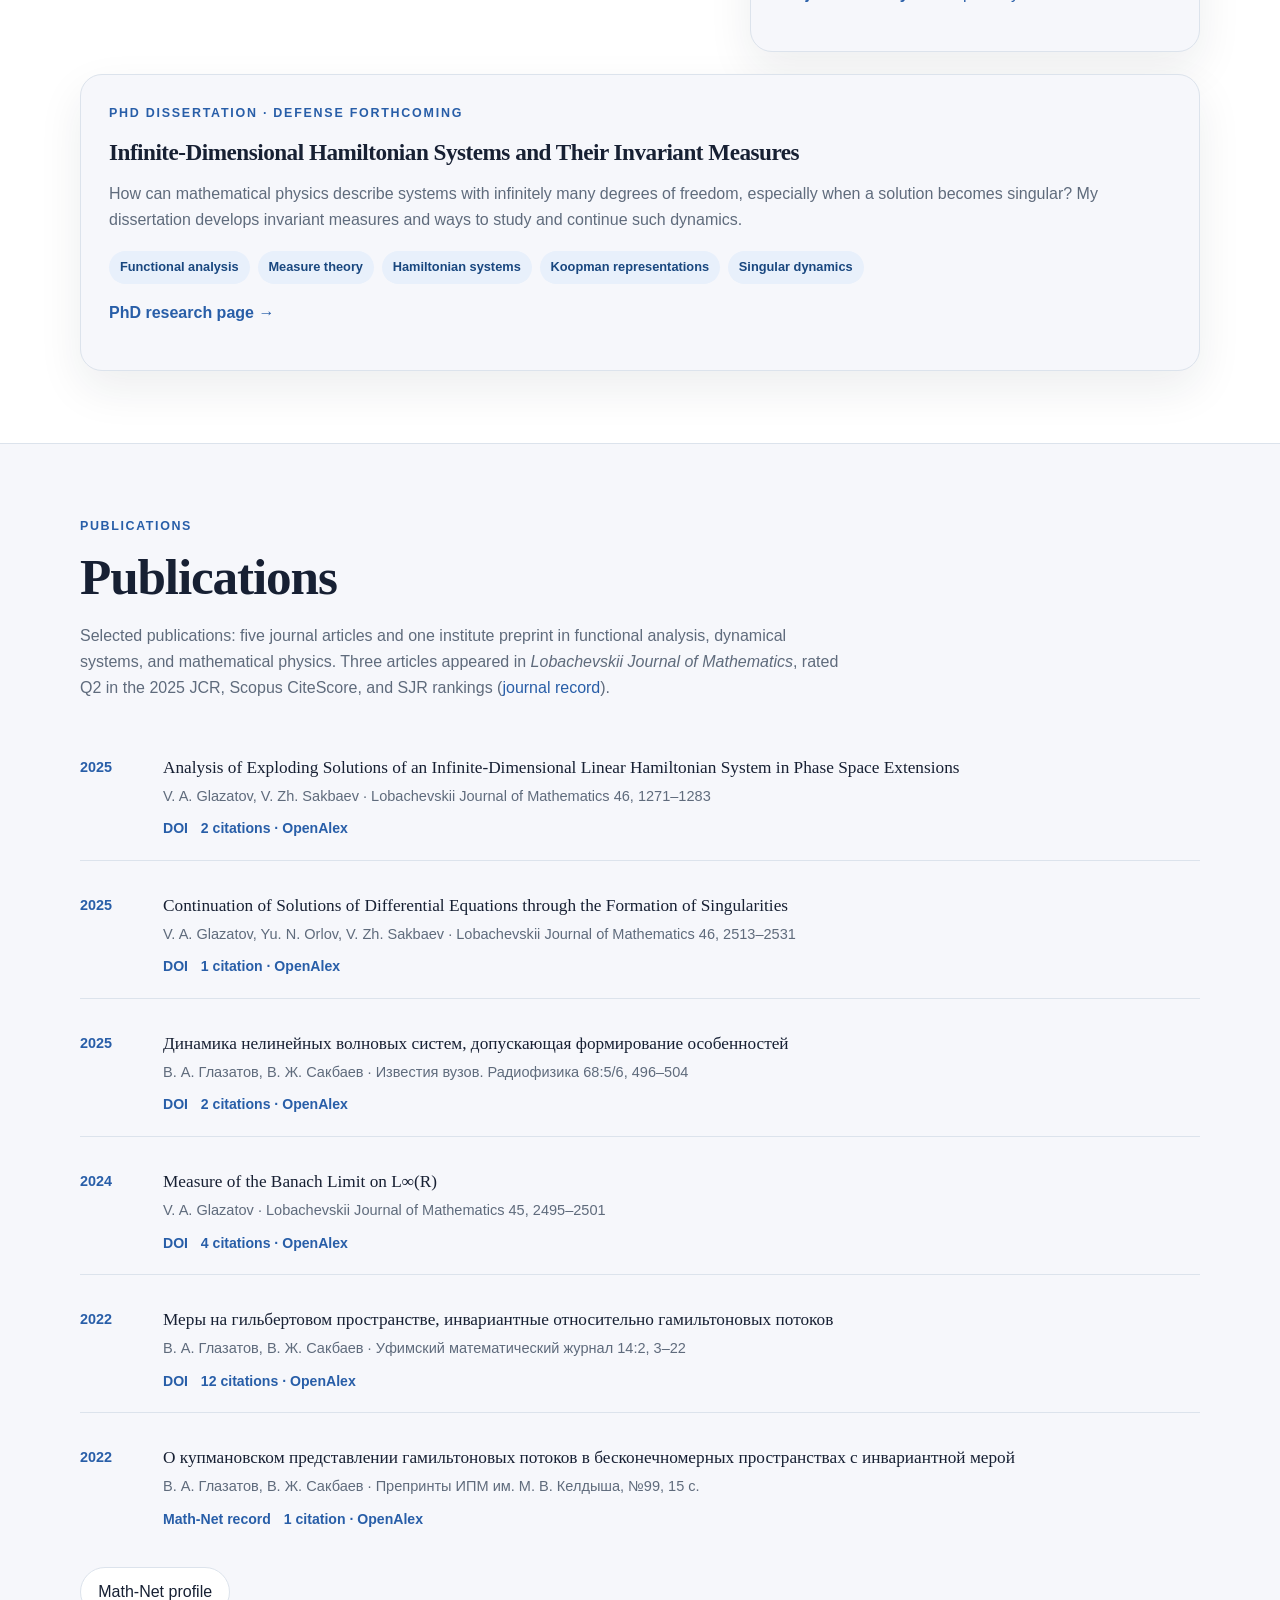
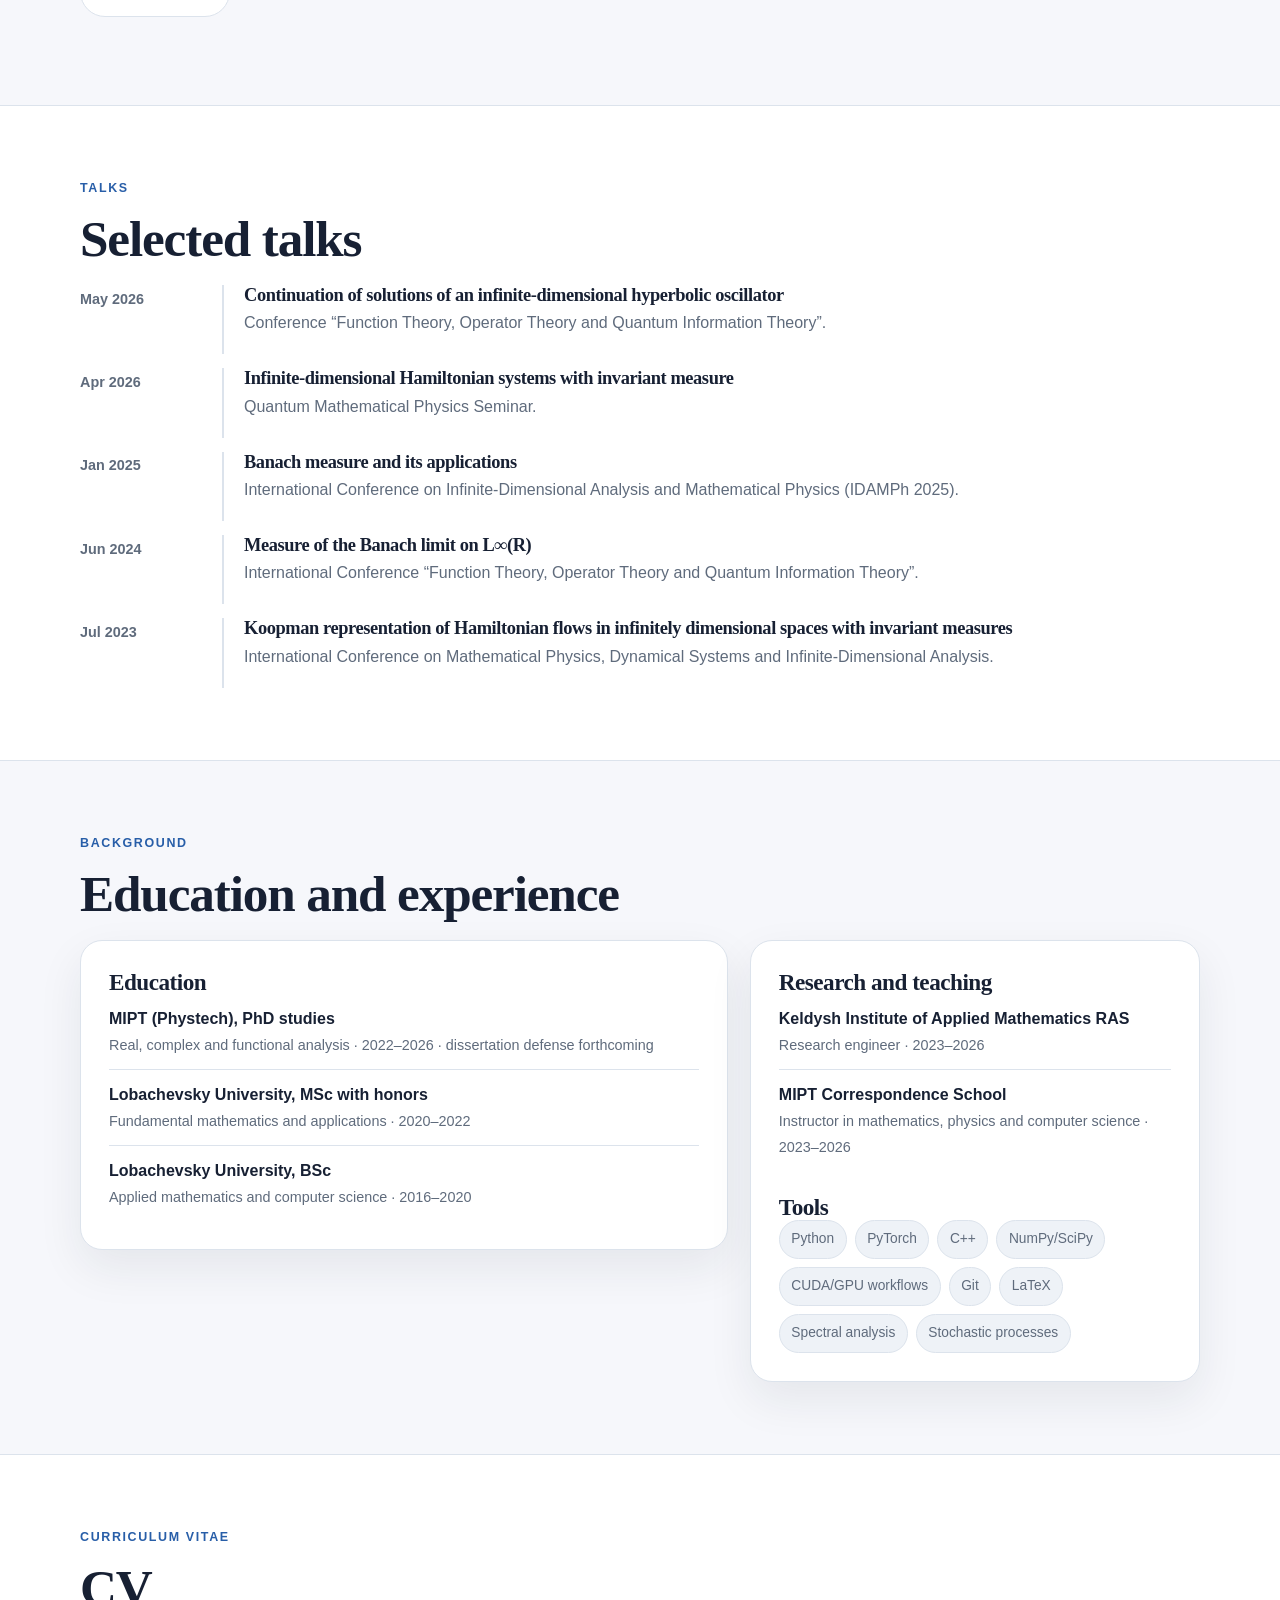
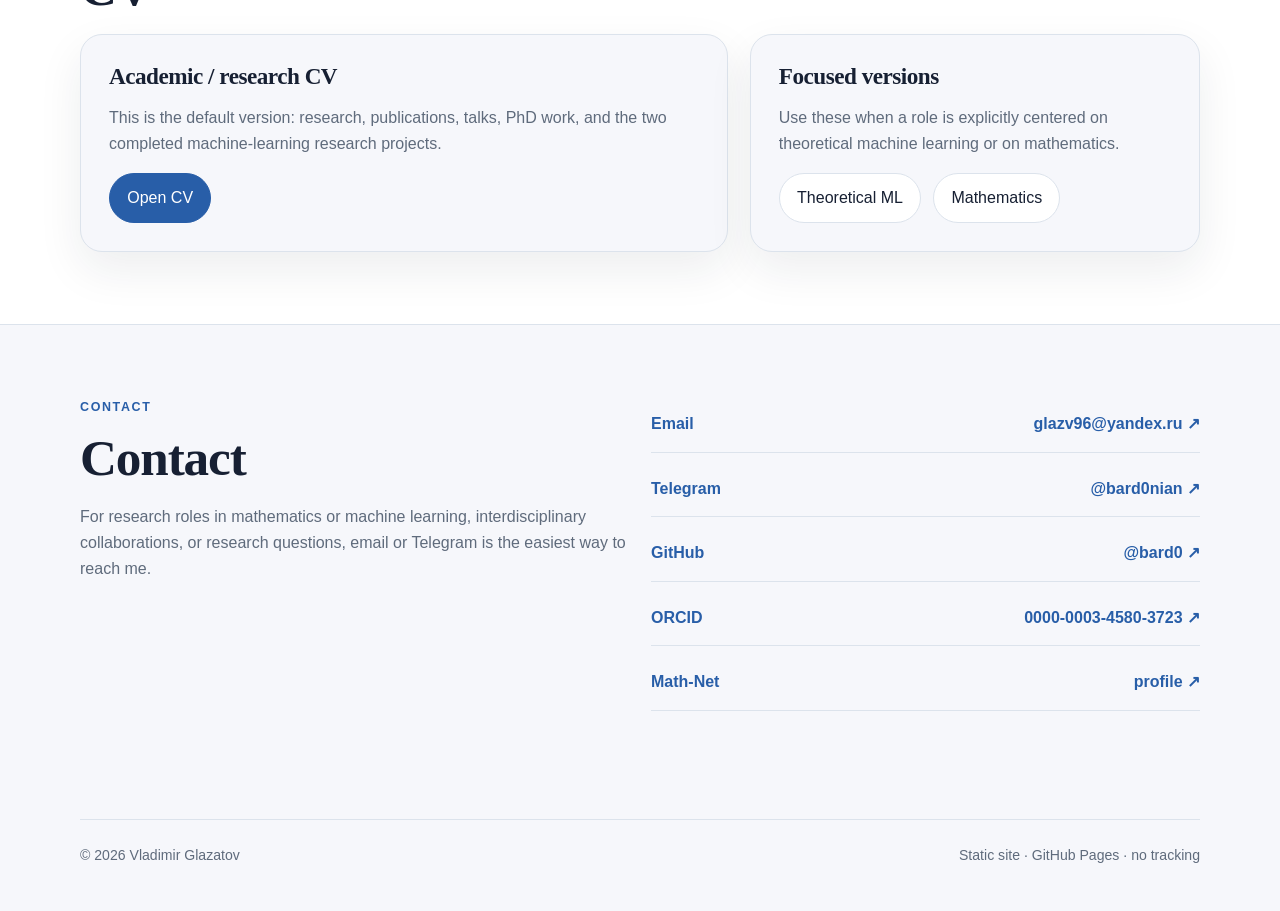
==== commit dd9dff2c: "Clarify research homepage and dissertation significance" ====
--- a/index.html
+++ b/index.html
@@ -3,8 +3,8 @@
 <head>
   <meta charset="utf-8">
   <meta name="viewport" content="width=device-width, initial-scale=1">
-  <title>Vladimir Glazatov — Applied Mathematician & ML Researcher</title>
-  <meta name="description" content="Vladimir Glazatov — applied mathematician and machine learning researcher. Research in finite-step SGD, spectral reliability, functional analysis, and infinite-dimensional dynamics.">
+  <title>Vladimir Glazatov — Applied Mathematician in Theoretical ML</title>
+  <meta name="description" content="Vladimir Glazatov — applied mathematician working on theoretical machine learning. Research in SGD stability, spectral reliability, and mathematical physics.">
   <meta name="theme-color" content="#285ea8">
   <link rel="canonical" href="https://bard0.github.io/">
   <link rel="alternate" hreflang="en" href="https://bard0.github.io/">
@@ -25,19 +25,19 @@
 <a class="skip-link" href="#main">Skip to content</a>
 <header class="site-header"><div class="container nav"><a class="brand" href="#top">VG <span>/ Research</span></a><nav class="nav-links" aria-label="Primary navigation"><a href="#research">Research</a><a href="research/phd/">PhD research</a><a href="#publications">Publications</a><a href="#talks">Talks</a><a href="#background">Background</a><a href="#cv">CV</a><a href="#contact">Contact</a></nav><div class="nav-actions"><a class="lang-btn" href="ru/" aria-label="Russian version">RU</a><button class="icon-btn" type="button" data-theme-toggle aria-label="Switch theme">☾</button><button class="icon-btn menu-btn" type="button" data-menu-toggle aria-label="Open navigation" aria-expanded="false">≡</button></div></div></header>
 <main id="main">
-<section class="hero" id="top"><div class="container hero-grid"><div><div class="eyebrow">Applied mathematics · machine learning research</div><h1>Vladimir Glazatov</h1><p class="hero-copy">I work across applied mathematics and machine learning, with a focus on dynamical systems, stochastic processes, spectral methods, and mathematically grounded computational research. My background is in functional analysis and mathematical physics; my recent independent projects study finite-step SGD and the reliability of spectral objects estimated from finite data.</p><p class="note" style="margin-top:1rem">I am open to research roles in mathematics or machine learning and to collaborations across adjacent areas.</p><p class="note" style="margin-top:.55rem"><strong>Current research interests:</strong> latent brain-state modelling, nonstationary neural dynamics, and adaptive control for neural interfaces.</p><div class="hero-actions"><a class="button primary" href="#research">Research</a><a class="button" href="cv/academic/">CV</a><a class="button" href="research/phd/">PhD research</a></div><div class="hero-meta"><span>5 journal articles · 1 institute preprint</span><span>10 talks indexed by Math-Net</span></div></div><div class="hero-photo-wrap"><img class="hero-photo" src="https://avatars.githubusercontent.com/u/36891933?v=4" alt="Portrait of Vladimir Glazatov" width="320" height="320"></div></div></section>
+<section class="hero" id="top"><div class="container hero-grid"><div><div class="eyebrow">Applied mathematician · theoretical ML research</div><h1>Vladimir Glazatov</h1><p class="hero-copy">I study when mathematical models and machine-learning methods can be trusted. My training is in functional analysis and mathematical physics; my independent projects test the stability of stochastic gradient descent and the reliability of spectral estimates from limited data.</p><p class="note" style="margin-top:1rem">I am open to research roles in mathematics or machine learning and to collaborations across adjacent areas.</p><p class="note" style="margin-top:.55rem"><strong>Current research interests:</strong> latent brain-state modelling, nonstationary neural dynamics, and adaptive control for neural interfaces.</p><div class="hero-actions"><a class="button primary" href="#research">Research</a><a class="button" href="cv/academic/">CV</a><a class="button" href="research/phd/">PhD research</a></div><div class="hero-meta"><span>5 journal articles · 1 institute preprint</span><span>10 talks indexed by Math-Net</span></div></div><div class="hero-photo-wrap"><img class="hero-photo" src="https://avatars.githubusercontent.com/u/36891933?v=4" alt="Portrait of Vladimir Glazatov" width="320" height="320"></div></div></section>
 
-<section class="section alt" id="research"><div class="container"><div class="section-kicker">Research</div><h2>Research projects</h2><p class="section-intro">My work currently spans stochastic optimization, data-driven dynamical systems, and the infinite-dimensional dynamics developed in my PhD research. I keep negative results and scope limitations visible because they materially shaped the final claims.</p><div class="research-grid">
-<article class="card"><div class="eyebrow">Completed project · v1.0</div><h3>Finite-Step Stochastic Dynamics of SGD</h3><p><strong>Question:</strong> which stochastic information is sufficient to predict a finite-step stability or dynamical quantity?</p><p>An exact finite-sum construction shows that matching lower-order local descriptors need not fix the second-moment stability threshold when the noise geometry depends on state. Controlled matched-system tests support the added predictive value of this geometry, while a preregistered higher-order neural test remained negative.</p><div class="metrics-label">Held-out / matched comparisons</div><div class="metrics"><div class="metric"><strong>0.85</strong><span>R² for matched stability-threshold differences</span></div><div class="metric"><strong>0.98</strong><span>R² for matched sharpness-gap differences</span></div></div><div class="tags"><span class="tag">Stochastic optimization</span><span class="tag">Finite-step dynamics</span><span class="tag">Noise geometry</span><span class="tag">Controlled tests</span></div><p><a href="projects/sgd/"><strong>Project summary →</strong></a> · <a href="https://github.com/bard0/Finite-Step-Stochastic-Dynamics-of-SGD">Repository</a></p></article>
-<article class="card"><div class="eyebrow">Completed research case study</div><h3>Spectral Reliability for Nonstationary Time Series</h3><p><strong>Question:</strong> when can a slow spectral object estimated from finite data be trusted, and when does it cease to be well defined?</p><p>Cross-scale invariant-subspace disagreement predicted estimation error in controlled regular-gap systems, while non-normal tests exposed a distinct admissibility failure. A projected boundary-complexification law closely matched fresh simulations; causal diagnostics predicted reliability better than they identified whether the source was estimation noise or smooth drift.</p><div class="metrics-label">Selected results</div><div class="metrics"><div class="metric"><strong>0.83</strong><span>AUROC in the primary spectral-cluster reliability benchmark</span></div><div class="metric"><strong>0.00225</strong><span>MAE of the boundary probability law over 252 conditions</span></div></div><div class="tags"><span class="tag">Koopman / EDMD</span><span class="tag">Invariant subspaces</span><span class="tag">Non-normal operators</span><span class="tag">Uncertainty</span></div><p><a href="projects/spectral-reliability/"><strong>Project summary →</strong></a> · <a href="https://github.com/bard0/spectral-dynamics-of-time-series">Repository</a></p></article>
-<article class="card" style="grid-column:1 / -1"><div class="eyebrow">PhD dissertation · defense forthcoming</div><h3>Infinite-Dimensional Hamiltonian Systems and Their Invariant Measures</h3><p>My dissertation develops invariant measures for Hamiltonian flows in Hilbert spaces, Koopman representations of infinite-dimensional dynamics, and methods for continuing trajectories through singularity formation. Specialty 1.1.1: Real, Complex and Functional Analysis.</p><div class="tags"><span class="tag">Functional analysis</span><span class="tag">Measure theory</span><span class="tag">Hamiltonian systems</span><span class="tag">Koopman representations</span><span class="tag">Singular dynamics</span></div><p><a href="research/phd/"><strong>PhD research page →</strong></a></p></article>
+<section class="section alt" id="research"><div class="container"><div class="section-kicker">Research</div><h2>Research projects</h2><p class="section-intro">Three research lines connect mathematical physics with theoretical machine learning. Each project page explains the methods, evidence, and limitations.</p><div class="research-grid">
+<article class="card"><div class="eyebrow">Independent research project</div><h3>When does SGD training stay stable?</h3><p><strong>Why it matters:</strong> stochastic gradient descent (SGD) trains many ML models, but familiar summaries of its noise may miss whether training stays stable at a given step size.</p><p><strong>Result:</strong> an exact example and controlled comparisons show when the geometry of the noise adds predictive information. A separate neural-network test did not pass its preregistered criteria.</p><div class="metrics-label">Held-out / matched comparisons</div><div class="metrics"><div class="metric"><strong>0.85</strong><span>R² for matched stability-threshold differences</span></div><div class="metric"><strong>0.98</strong><span>R² for matched sharpness-gap differences</span></div></div><div class="tags"><span class="tag">Stochastic optimization</span><span class="tag">Finite-step dynamics</span><span class="tag">Noise geometry</span><span class="tag">Controlled tests</span></div><p><a href="projects/sgd/"><strong>Project summary →</strong></a> · <a href="https://github.com/bard0/Finite-Step-Stochastic-Dynamics-of-SGD">Repository</a></p></article>
+<article class="card"><div class="eyebrow">Independent research case study</div><h3>Can we trust patterns found in time series?</h3><p><strong>Why it matters:</strong> a pattern inferred from a short, changing time series may be unreliable or cease to have a clear definition.</p><p><strong>Result:</strong> tests identify when spectral estimates are trustworthy and quantify uncertainty near a failure boundary. The diagnostics did not reliably distinguish estimation noise from real drift.</p><div class="metrics-label">Selected results</div><div class="metrics"><div class="metric"><strong>0.83</strong><span>AUROC in the primary spectral-cluster reliability benchmark</span></div><div class="metric"><strong>0.00225</strong><span>MAE of the boundary probability law over 252 conditions</span></div></div><div class="tags"><span class="tag">Koopman / EDMD</span><span class="tag">Invariant subspaces</span><span class="tag">Non-normal operators</span><span class="tag">Uncertainty</span></div><p><a href="projects/spectral-reliability/"><strong>Project summary →</strong></a> · <a href="https://github.com/bard0/spectral-dynamics-of-time-series">Repository</a></p></article>
+<article class="card" style="grid-column:1 / -1"><div class="eyebrow">PhD dissertation · defense forthcoming</div><h3>Infinite-Dimensional Hamiltonian Systems and Their Invariant Measures</h3><p>How can mathematical physics describe systems with infinitely many degrees of freedom, especially when a solution becomes singular? My dissertation develops invariant measures and ways to study and continue such dynamics.</p><div class="tags"><span class="tag">Functional analysis</span><span class="tag">Measure theory</span><span class="tag">Hamiltonian systems</span><span class="tag">Koopman representations</span><span class="tag">Singular dynamics</span></div><p><a href="research/phd/"><strong>PhD research page →</strong></a></p></article>
 </div></div></section>
 
-<section class="section" id="publications"><div class="container"><div class="section-kicker">Publications</div><h2>Publications</h2><p class="section-intro">Five journal articles and one institute preprint in functional analysis, dynamical systems, and mathematical physics are indexed on Math-Net.</p><div class="publications">
-<article class="pub"><div class="pub-year">2025</div><div><div class="pub-title">Analysis of Exploding Solutions of an Infinite-Dimensional Linear Hamiltonian System in Phase Space Extensions</div><div class="pub-meta">V. A. Glazatov, V. Zh. Sakbaev · Lobachevskii Journal of Mathematics (Q2 · JCR/Scopus/SJR 2025) 46, 1271–1283</div><div class="pub-links"><a href="https://doi.org/10.1134/S1995080225605624">DOI</a></div></div></article>
-<article class="pub"><div class="pub-year">2025</div><div><div class="pub-title">Continuation of Solutions of Differential Equations through the Formation of Singularities</div><div class="pub-meta">V. A. Glazatov, Yu. N. Orlov, V. Zh. Sakbaev · Lobachevskii Journal of Mathematics (Q2 · JCR/Scopus/SJR 2025) 46, 2513–2531</div><div class="pub-links"><a href="https://doi.org/10.1134/S1995080225608070">DOI</a></div></div></article>
+<section class="section" id="publications"><div class="container"><div class="section-kicker">Publications</div><h2>Publications</h2><p class="section-intro">Selected publications: five journal articles and one institute preprint in functional analysis, dynamical systems, and mathematical physics. Three articles appeared in <em>Lobachevskii Journal of Mathematics</em>, rated Q2 in the 2025 JCR, Scopus CiteScore, and SJR rankings (<a href="https://www.mathnet.ru/php/journal.phtml?jrnid=ljm&option_lang=eng">journal record</a>).</p><div class="publications">
+<article class="pub"><div class="pub-year">2025</div><div><div class="pub-title">Analysis of Exploding Solutions of an Infinite-Dimensional Linear Hamiltonian System in Phase Space Extensions</div><div class="pub-meta">V. A. Glazatov, V. Zh. Sakbaev · Lobachevskii Journal of Mathematics 46, 1271–1283</div><div class="pub-links"><a href="https://doi.org/10.1134/S1995080225605624">DOI</a></div></div></article>
+<article class="pub"><div class="pub-year">2025</div><div><div class="pub-title">Continuation of Solutions of Differential Equations through the Formation of Singularities</div><div class="pub-meta">V. A. Glazatov, Yu. N. Orlov, V. Zh. Sakbaev · Lobachevskii Journal of Mathematics 46, 2513–2531</div><div class="pub-links"><a href="https://doi.org/10.1134/S1995080225608070">DOI</a></div></div></article>
 <article class="pub"><div class="pub-year">2025</div><div><div class="pub-title">Динамика нелинейных волновых систем, допускающая формирование особенностей</div><div class="pub-meta">В. А. Глазатов, В. Ж. Сакбаев · Известия вузов. Радиофизика 68:5/6, 496–504</div><div class="pub-links"><a href="https://doi.org/10.52452/00213462_2025_68_05_496">DOI</a></div></div></article>
-<article class="pub"><div class="pub-year">2024</div><div><div class="pub-title">Measure of the Banach Limit on L∞(R)</div><div class="pub-meta">V. A. Glazatov · Lobachevskii Journal of Mathematics (Q2 · JCR/Scopus/SJR 2025) 45, 2495–2501</div><div class="pub-links"><a href="https://doi.org/10.1134/S1995080224603138">DOI</a></div></div></article>
+<article class="pub"><div class="pub-year">2024</div><div><div class="pub-title">Measure of the Banach Limit on L∞(R)</div><div class="pub-meta">V. A. Glazatov · Lobachevskii Journal of Mathematics 45, 2495–2501</div><div class="pub-links"><a href="https://doi.org/10.1134/S1995080224603138">DOI</a></div></div></article>
 <article class="pub"><div class="pub-year">2022</div><div><div class="pub-title">Меры на гильбертовом пространстве, инвариантные относительно гамильтоновых потоков</div><div class="pub-meta">В. А. Глазатов, В. Ж. Сакбаев · Уфимский математический журнал 14:2, 3–22</div><div class="pub-links"><a href="https://doi.org/10.13108/2022-14-2-3">DOI</a></div></div></article>
 <article class="pub"><div class="pub-year">2022</div><div><div class="pub-title">О купмановском представлении гамильтоновых потоков в бесконечномерных пространствах с инвариантной мерой</div><div class="pub-meta">В. А. Глазатов, В. Ж. Сакбаев · Препринты ИПМ им. М. В. Келдыша, №99, 15 с.</div><div class="pub-links"><a href="https://www.mathnet.ru/php/person.phtml?option_lang=eng&personid=190010">Math-Net record</a></div></div></article>
 </div><p><a class="button" href="https://www.mathnet.ru/php/person.phtml?option_lang=eng&personid=190010">Math-Net profile</a></p></div></section>
--- a/assets/css/styles.css
+++ b/assets/css/styles.css
@@ -100,6 +100,8 @@
   border-radius: 34px; border: 1px solid var(--border); box-shadow: var(--shadow);
 }
 .hero-meta { display: flex; flex-wrap: wrap; gap: .55rem 1rem; margin-top: 1.4rem; color: var(--muted); font-size: .93rem; }
+.support-links { display: flex; flex-wrap: wrap; gap: .35rem 1.2rem; margin: 1rem 0 0; font-size: .93rem; font-weight: 600; }
+.support-links a { text-decoration: underline; text-underline-offset: .18em; }
 
 .section { padding: 72px 0; }
 .section.alt { background: var(--surface); border-block: 1px solid var(--border); }
@@ -169,6 +171,7 @@
   .container { width: min(var(--max), calc(100% - 28px)); }
   .hero { padding-top: 55px; }
   h1 { font-size: clamp(2.7rem, 16vw, 4.2rem); }
+  .phd-hero h1 { font-size: clamp(2.35rem, 9vw, 3.25rem); overflow-wrap: anywhere; }
   .metrics { grid-template-columns: 1fr; }
   .pub { grid-template-columns: 1fr; gap: 4px; }
   .timeline-item { grid-template-columns: 1fr; gap: 4px; }
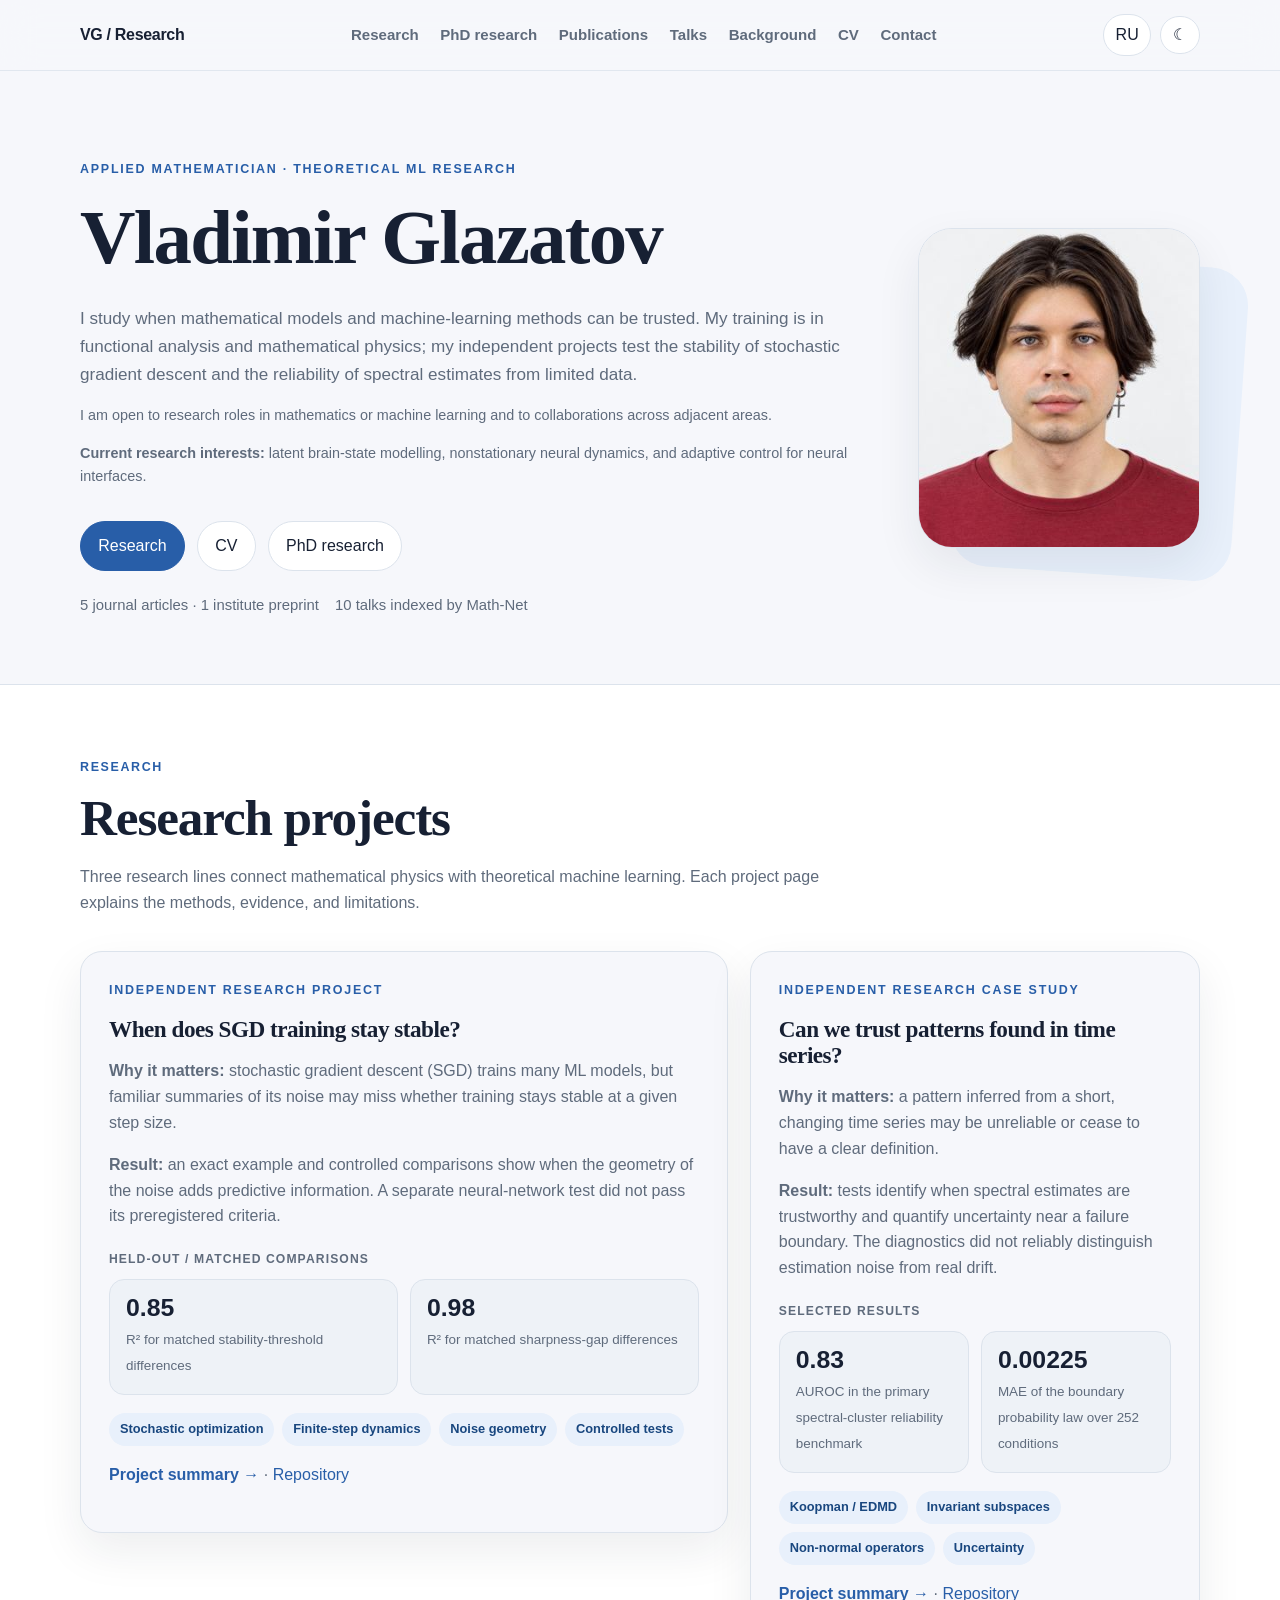
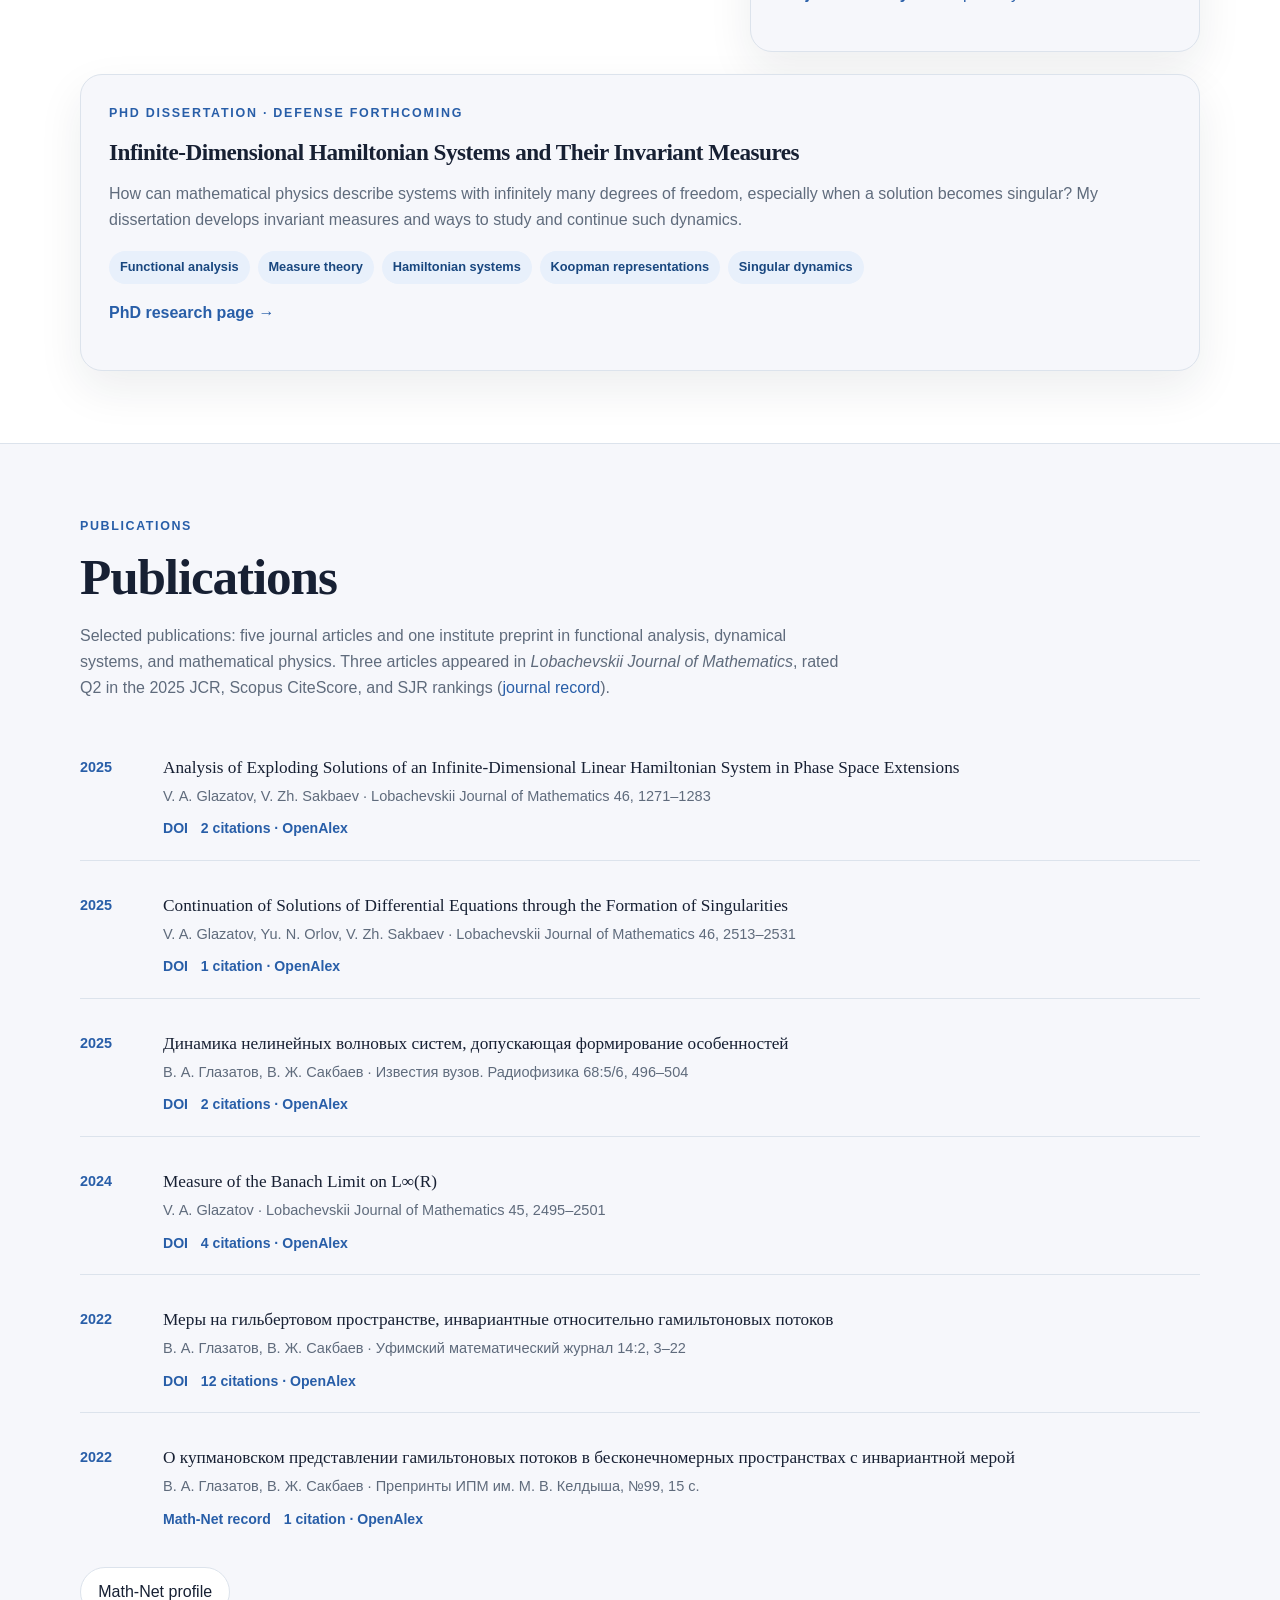
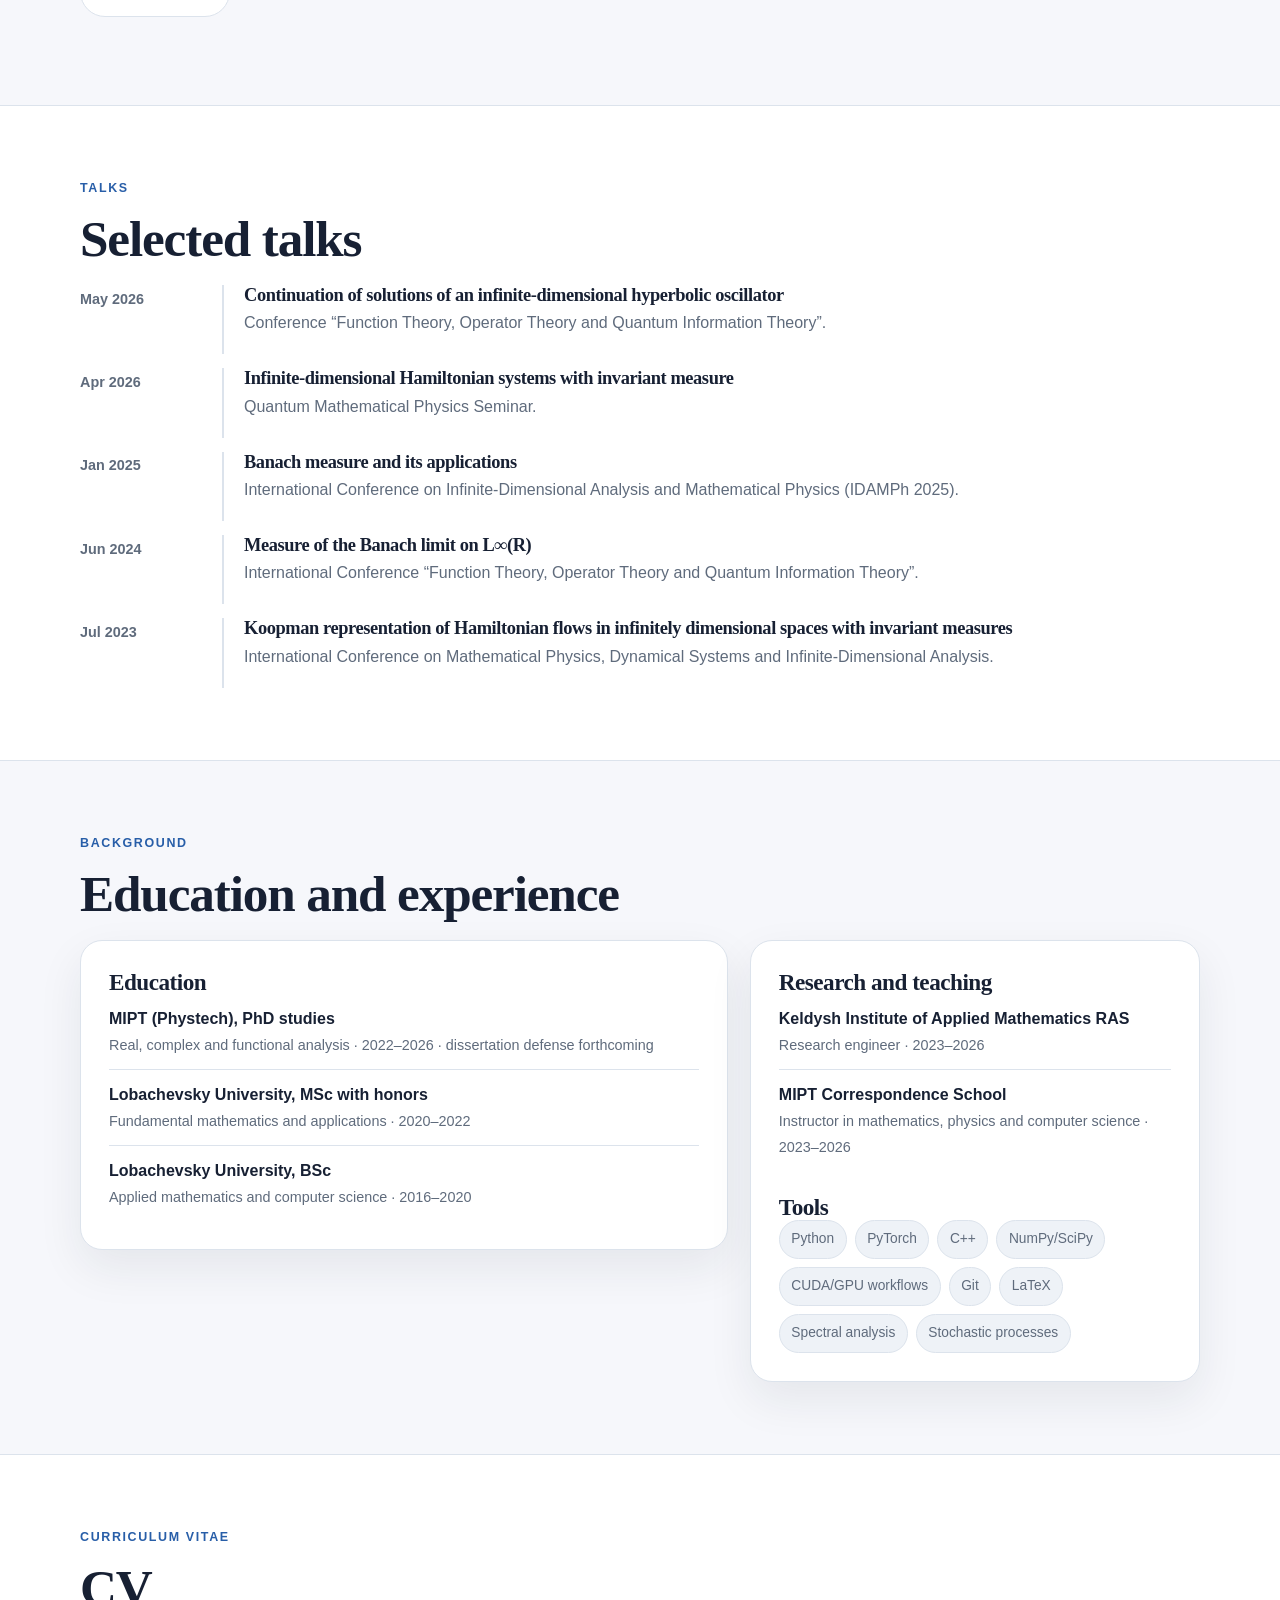
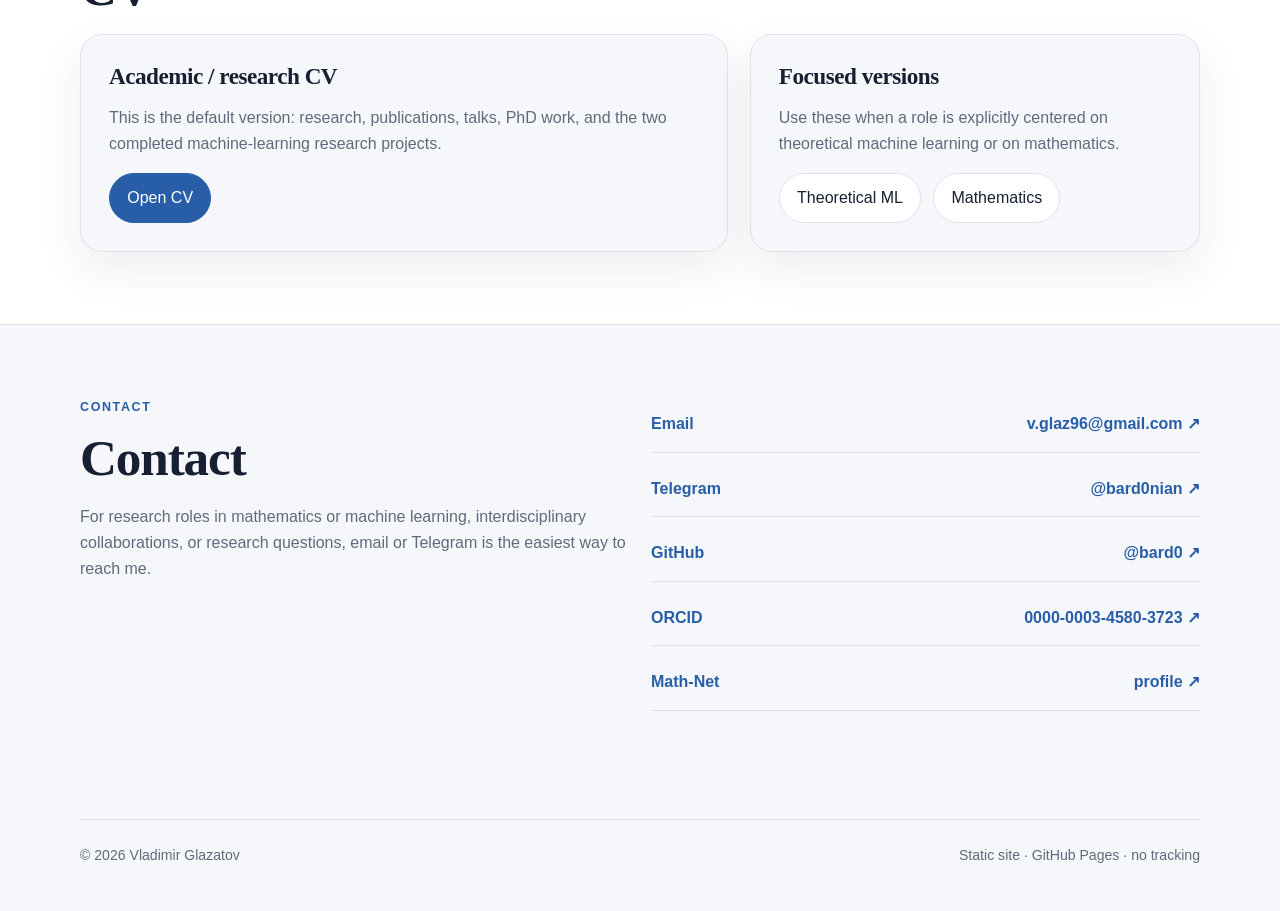
==== commit 7f708322: "Update English contact email" ====
--- a/index.html
+++ b/index.html
@@ -48,7 +48,7 @@
 
 <section class="section alt" id="cv"><div class="container"><div class="section-kicker">Curriculum vitae</div><h2>CV</h2><div class="research-grid"><article class="card"><h3>Academic / research CV</h3><p>This is the default version: research, publications, talks, PhD work, and the two completed machine-learning research projects.</p><a class="button primary" href="cv/academic/">Open CV</a></article><article class="card"><h3>Focused versions</h3><p>Use these when a role is explicitly centered on theoretical machine learning or on mathematics.</p><div class="hero-actions" style="margin-top:1rem"><a class="button" href="cv/theoretical-ml/">Theoretical ML</a><a class="button" href="cv/mathematics/">Mathematics</a></div></article></div></div></section>
 
-<section class="section" id="contact"><div class="container contact-grid"><div><div class="section-kicker">Contact</div><h2>Contact</h2><p class="section-intro">For research roles in mathematics or machine learning, interdisciplinary collaborations, or research questions, email or Telegram is the easiest way to reach me.</p></div><div class="contact-links"><a href="mailto:glazv96@yandex.ru"><span>Email</span><span>glazv96@yandex.ru ↗</span></a><a href="https://t.me/bard0nian"><span>Telegram</span><span>@bard0nian ↗</span></a><a href="https://github.com/bard0"><span>GitHub</span><span>@bard0 ↗</span></a><a href="https://orcid.org/0000-0003-4580-3723"><span>ORCID</span><span>0000-0003-4580-3723 ↗</span></a><a href="https://www.mathnet.ru/php/person.phtml?option_lang=eng&personid=190010"><span>Math-Net</span><span>profile ↗</span></a></div></div></section>
+<section class="section" id="contact"><div class="container contact-grid"><div><div class="section-kicker">Contact</div><h2>Contact</h2><p class="section-intro">For research roles in mathematics or machine learning, interdisciplinary collaborations, or research questions, email or Telegram is the easiest way to reach me.</p></div><div class="contact-links"><a href="mailto:v.glaz96@gmail.com"><span>Email</span><span>v.glaz96@gmail.com ↗</span></a><a href="https://t.me/bard0nian"><span>Telegram</span><span>@bard0nian ↗</span></a><a href="https://github.com/bard0"><span>GitHub</span><span>@bard0 ↗</span></a><a href="https://orcid.org/0000-0003-4580-3723"><span>ORCID</span><span>0000-0003-4580-3723 ↗</span></a><a href="https://www.mathnet.ru/php/person.phtml?option_lang=eng&personid=190010"><span>Math-Net</span><span>profile ↗</span></a></div></div></section>
 </main>
 <footer class="site-footer"><div class="container footer-row"><span>© 2026 Vladimir Glazatov</span><span>Static site · GitHub Pages · no tracking</span></div></footer>
 <script src="assets/js/main.js"></script>
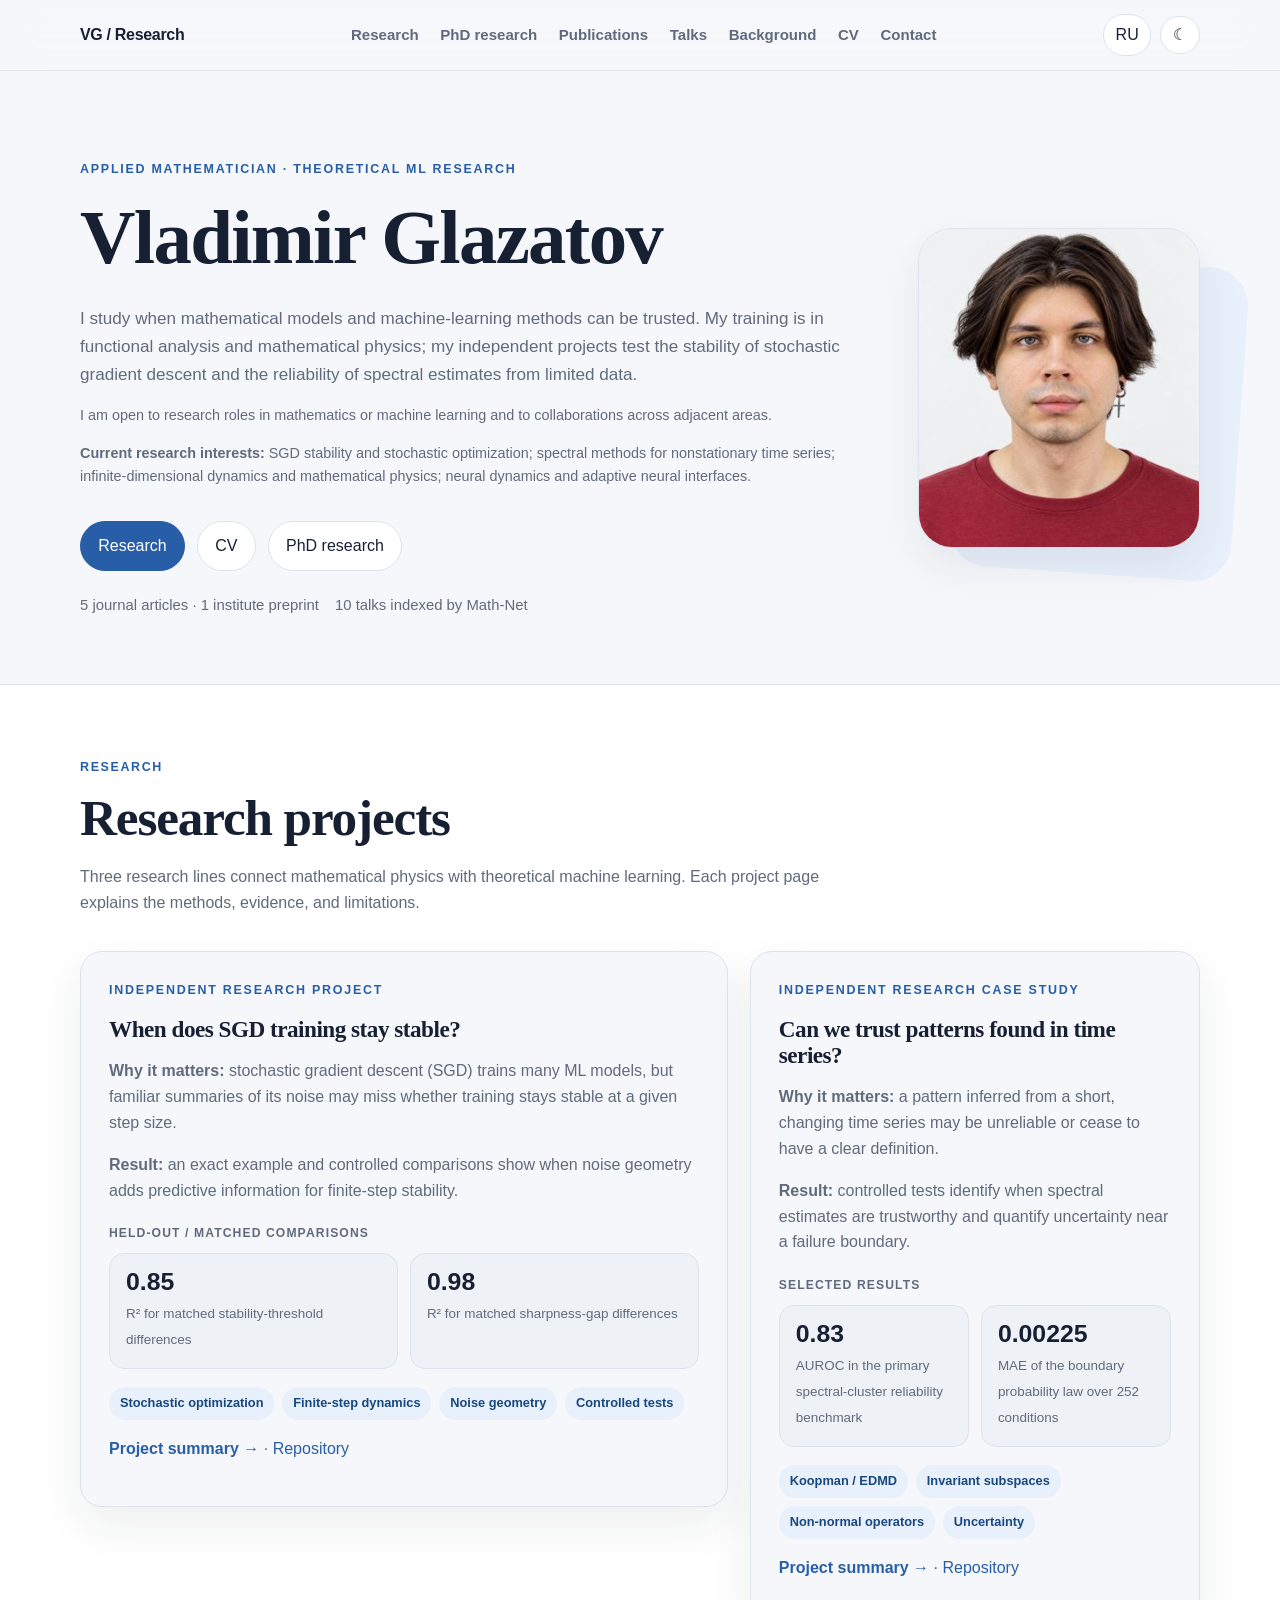
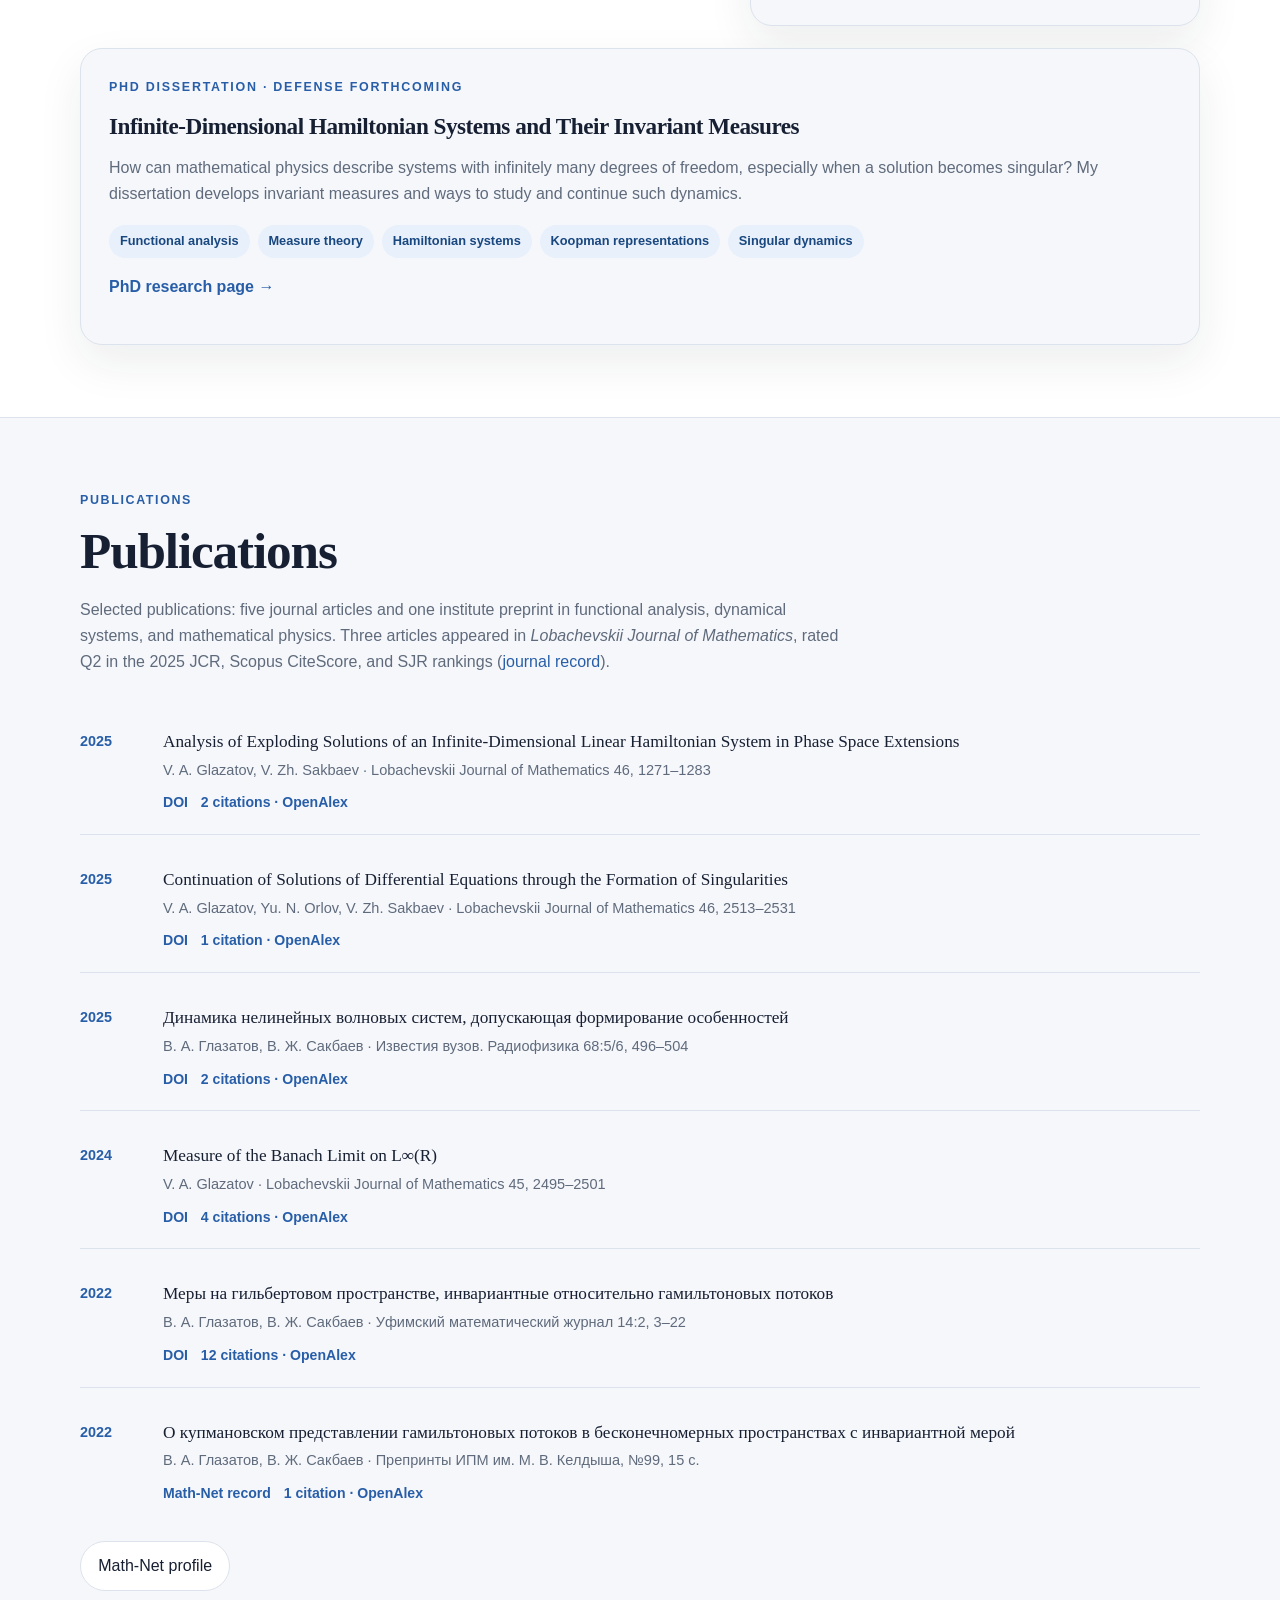
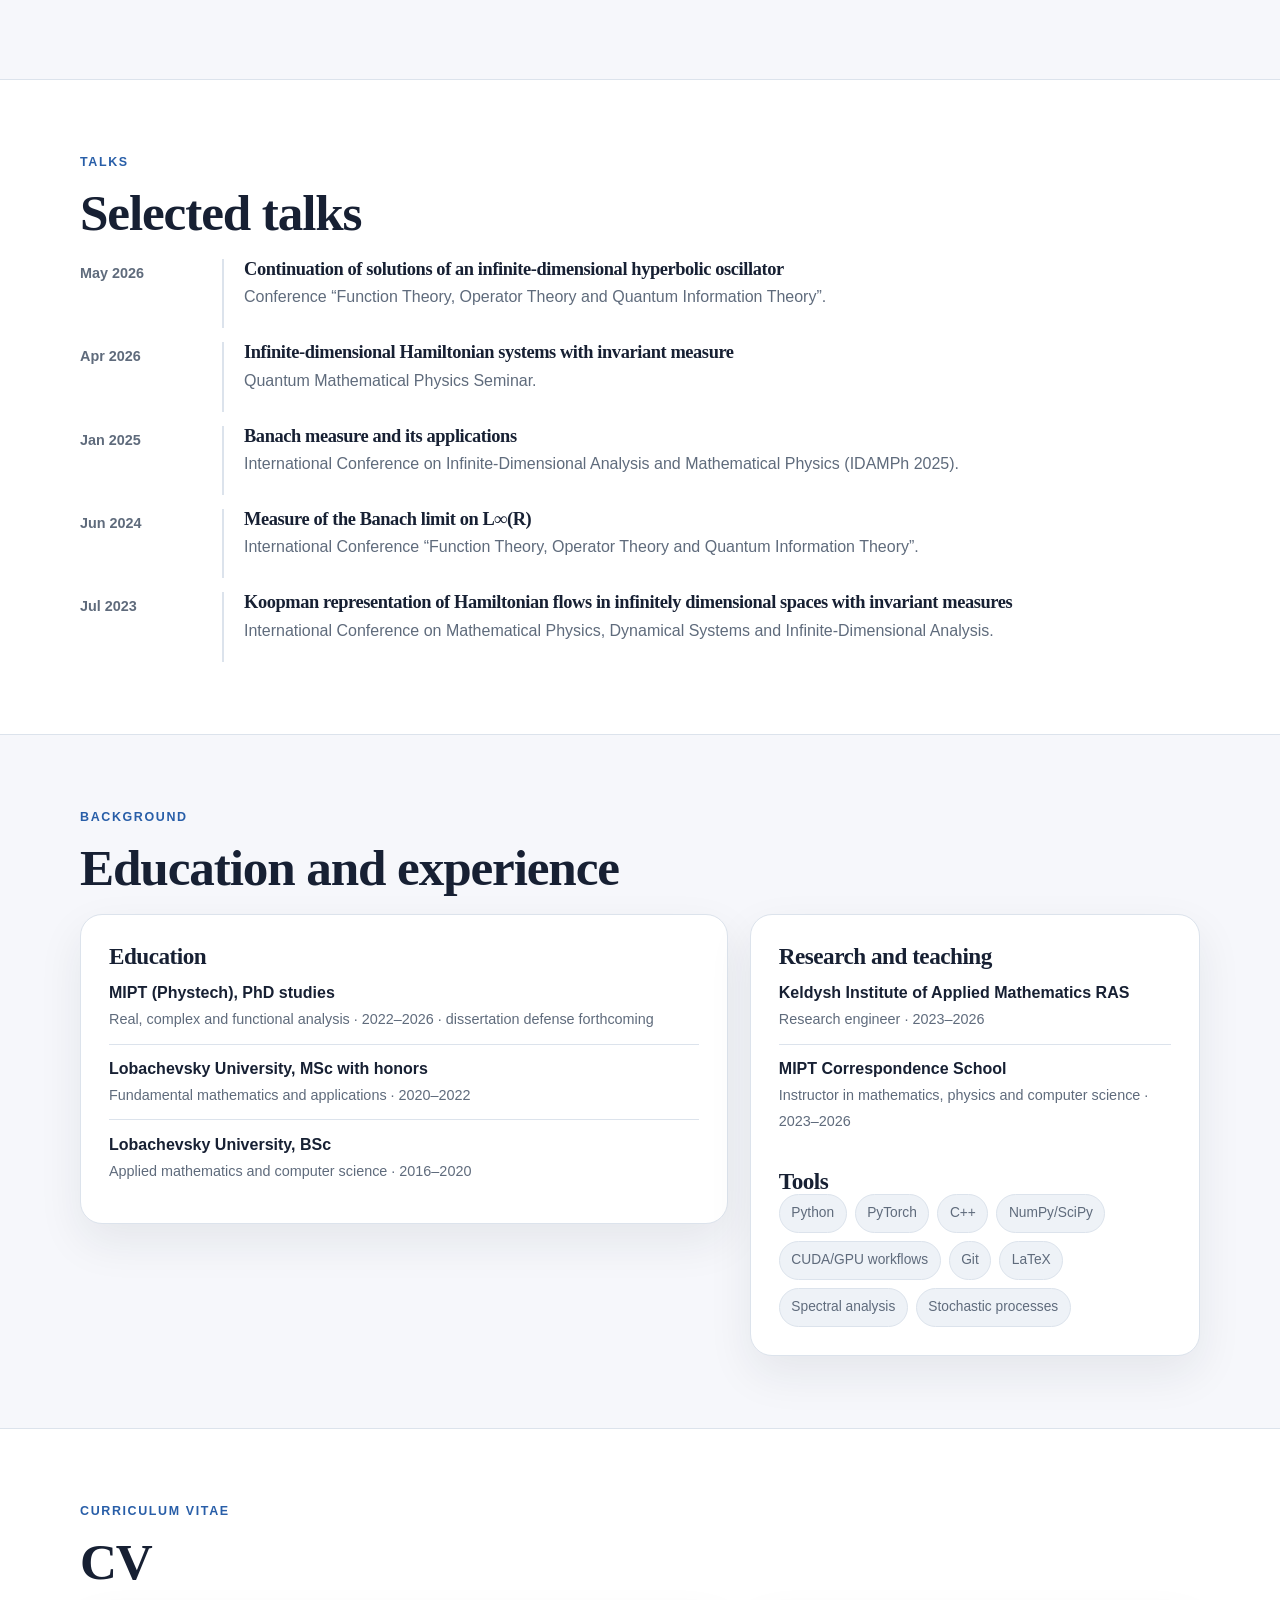
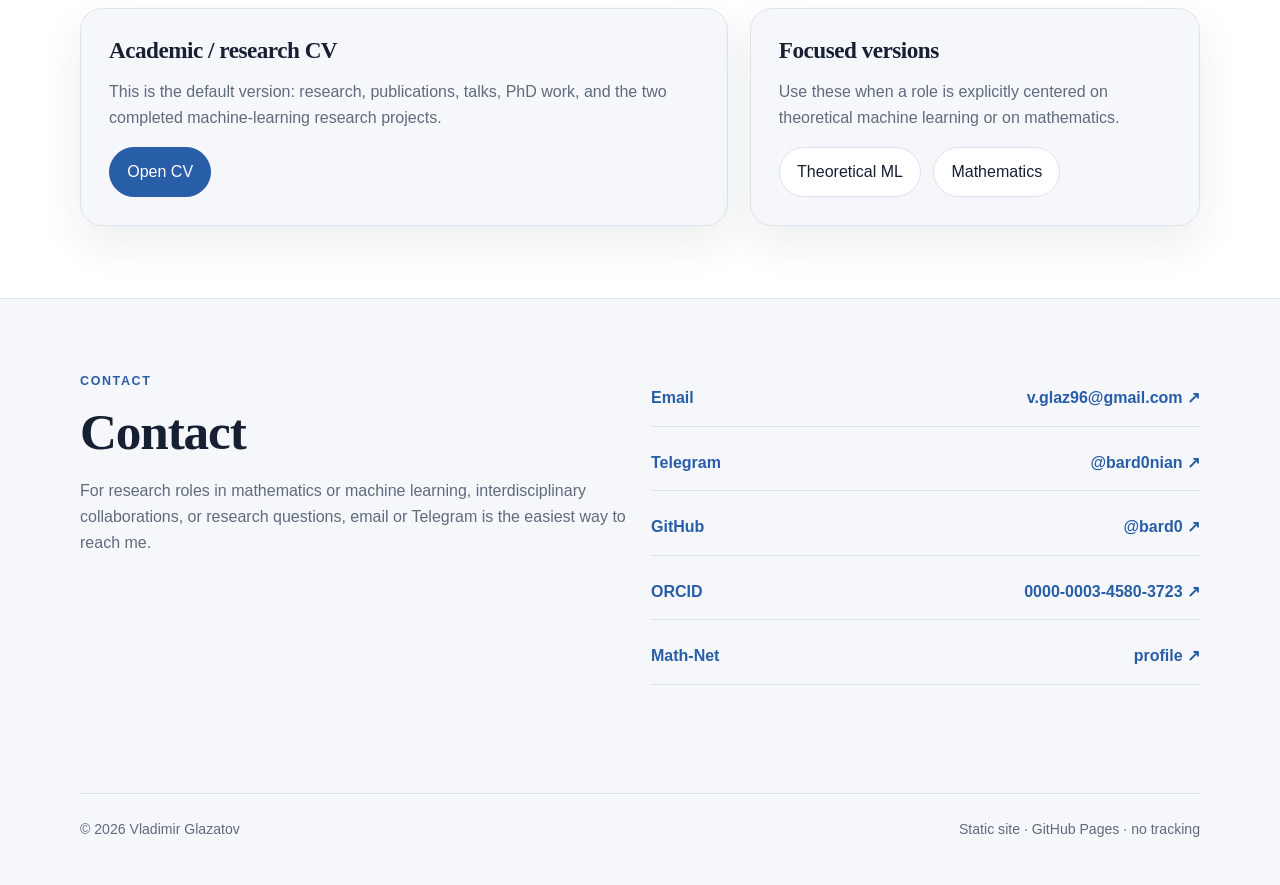
==== commit 892a96eb: "Broaden research interests and simplify homepage project summaries" ====
--- a/index.html
+++ b/index.html
@@ -25,11 +25,11 @@
 <a class="skip-link" href="#main">Skip to content</a>
 <header class="site-header"><div class="container nav"><a class="brand" href="#top">VG <span>/ Research</span></a><nav class="nav-links" aria-label="Primary navigation"><a href="#research">Research</a><a href="research/phd/">PhD research</a><a href="#publications">Publications</a><a href="#talks">Talks</a><a href="#background">Background</a><a href="#cv">CV</a><a href="#contact">Contact</a></nav><div class="nav-actions"><a class="lang-btn" href="ru/" aria-label="Russian version">RU</a><button class="icon-btn" type="button" data-theme-toggle aria-label="Switch theme">☾</button><button class="icon-btn menu-btn" type="button" data-menu-toggle aria-label="Open navigation" aria-expanded="false">≡</button></div></div></header>
 <main id="main">
-<section class="hero" id="top"><div class="container hero-grid"><div><div class="eyebrow">Applied mathematician · theoretical ML research</div><h1>Vladimir Glazatov</h1><p class="hero-copy">I study when mathematical models and machine-learning methods can be trusted. My training is in functional analysis and mathematical physics; my independent projects test the stability of stochastic gradient descent and the reliability of spectral estimates from limited data.</p><p class="note" style="margin-top:1rem">I am open to research roles in mathematics or machine learning and to collaborations across adjacent areas.</p><p class="note" style="margin-top:.55rem"><strong>Current research interests:</strong> latent brain-state modelling, nonstationary neural dynamics, and adaptive control for neural interfaces.</p><div class="hero-actions"><a class="button primary" href="#research">Research</a><a class="button" href="cv/academic/">CV</a><a class="button" href="research/phd/">PhD research</a></div><div class="hero-meta"><span>5 journal articles · 1 institute preprint</span><span>10 talks indexed by Math-Net</span></div></div><div class="hero-photo-wrap"><img class="hero-photo" src="https://avatars.githubusercontent.com/u/36891933?v=4" alt="Portrait of Vladimir Glazatov" width="320" height="320"></div></div></section>
+<section class="hero" id="top"><div class="container hero-grid"><div><div class="eyebrow">Applied mathematician · theoretical ML research</div><h1>Vladimir Glazatov</h1><p class="hero-copy">I study when mathematical models and machine-learning methods can be trusted. My training is in functional analysis and mathematical physics; my independent projects test the stability of stochastic gradient descent and the reliability of spectral estimates from limited data.</p><p class="note" style="margin-top:1rem">I am open to research roles in mathematics or machine learning and to collaborations across adjacent areas.</p><p class="note" style="margin-top:.55rem"><strong>Current research interests:</strong> SGD stability and stochastic optimization; spectral methods for nonstationary time series; infinite-dimensional dynamics and mathematical physics; neural dynamics and adaptive neural interfaces.</p><div class="hero-actions"><a class="button primary" href="#research">Research</a><a class="button" href="cv/academic/">CV</a><a class="button" href="research/phd/">PhD research</a></div><div class="hero-meta"><span>5 journal articles · 1 institute preprint</span><span>10 talks indexed by Math-Net</span></div></div><div class="hero-photo-wrap"><img class="hero-photo" src="https://avatars.githubusercontent.com/u/36891933?v=4" alt="Portrait of Vladimir Glazatov" width="320" height="320"></div></div></section>
 
 <section class="section alt" id="research"><div class="container"><div class="section-kicker">Research</div><h2>Research projects</h2><p class="section-intro">Three research lines connect mathematical physics with theoretical machine learning. Each project page explains the methods, evidence, and limitations.</p><div class="research-grid">
-<article class="card"><div class="eyebrow">Independent research project</div><h3>When does SGD training stay stable?</h3><p><strong>Why it matters:</strong> stochastic gradient descent (SGD) trains many ML models, but familiar summaries of its noise may miss whether training stays stable at a given step size.</p><p><strong>Result:</strong> an exact example and controlled comparisons show when the geometry of the noise adds predictive information. A separate neural-network test did not pass its preregistered criteria.</p><div class="metrics-label">Held-out / matched comparisons</div><div class="metrics"><div class="metric"><strong>0.85</strong><span>R² for matched stability-threshold differences</span></div><div class="metric"><strong>0.98</strong><span>R² for matched sharpness-gap differences</span></div></div><div class="tags"><span class="tag">Stochastic optimization</span><span class="tag">Finite-step dynamics</span><span class="tag">Noise geometry</span><span class="tag">Controlled tests</span></div><p><a href="projects/sgd/"><strong>Project summary →</strong></a> · <a href="https://github.com/bard0/Finite-Step-Stochastic-Dynamics-of-SGD">Repository</a></p></article>
-<article class="card"><div class="eyebrow">Independent research case study</div><h3>Can we trust patterns found in time series?</h3><p><strong>Why it matters:</strong> a pattern inferred from a short, changing time series may be unreliable or cease to have a clear definition.</p><p><strong>Result:</strong> tests identify when spectral estimates are trustworthy and quantify uncertainty near a failure boundary. The diagnostics did not reliably distinguish estimation noise from real drift.</p><div class="metrics-label">Selected results</div><div class="metrics"><div class="metric"><strong>0.83</strong><span>AUROC in the primary spectral-cluster reliability benchmark</span></div><div class="metric"><strong>0.00225</strong><span>MAE of the boundary probability law over 252 conditions</span></div></div><div class="tags"><span class="tag">Koopman / EDMD</span><span class="tag">Invariant subspaces</span><span class="tag">Non-normal operators</span><span class="tag">Uncertainty</span></div><p><a href="projects/spectral-reliability/"><strong>Project summary →</strong></a> · <a href="https://github.com/bard0/spectral-dynamics-of-time-series">Repository</a></p></article>
+<article class="card"><div class="eyebrow">Independent research project</div><h3>When does SGD training stay stable?</h3><p><strong>Why it matters:</strong> stochastic gradient descent (SGD) trains many ML models, but familiar summaries of its noise may miss whether training stays stable at a given step size.</p><p><strong>Result:</strong> an exact example and controlled comparisons show when noise geometry adds predictive information for finite-step stability.</p><div class="metrics-label">Held-out / matched comparisons</div><div class="metrics"><div class="metric"><strong>0.85</strong><span>R² for matched stability-threshold differences</span></div><div class="metric"><strong>0.98</strong><span>R² for matched sharpness-gap differences</span></div></div><div class="tags"><span class="tag">Stochastic optimization</span><span class="tag">Finite-step dynamics</span><span class="tag">Noise geometry</span><span class="tag">Controlled tests</span></div><p><a href="projects/sgd/"><strong>Project summary →</strong></a> · <a href="https://github.com/bard0/Finite-Step-Stochastic-Dynamics-of-SGD">Repository</a></p></article>
+<article class="card"><div class="eyebrow">Independent research case study</div><h3>Can we trust patterns found in time series?</h3><p><strong>Why it matters:</strong> a pattern inferred from a short, changing time series may be unreliable or cease to have a clear definition.</p><p><strong>Result:</strong> controlled tests identify when spectral estimates are trustworthy and quantify uncertainty near a failure boundary.</p><div class="metrics-label">Selected results</div><div class="metrics"><div class="metric"><strong>0.83</strong><span>AUROC in the primary spectral-cluster reliability benchmark</span></div><div class="metric"><strong>0.00225</strong><span>MAE of the boundary probability law over 252 conditions</span></div></div><div class="tags"><span class="tag">Koopman / EDMD</span><span class="tag">Invariant subspaces</span><span class="tag">Non-normal operators</span><span class="tag">Uncertainty</span></div><p><a href="projects/spectral-reliability/"><strong>Project summary →</strong></a> · <a href="https://github.com/bard0/spectral-dynamics-of-time-series">Repository</a></p></article>
 <article class="card" style="grid-column:1 / -1"><div class="eyebrow">PhD dissertation · defense forthcoming</div><h3>Infinite-Dimensional Hamiltonian Systems and Their Invariant Measures</h3><p>How can mathematical physics describe systems with infinitely many degrees of freedom, especially when a solution becomes singular? My dissertation develops invariant measures and ways to study and continue such dynamics.</p><div class="tags"><span class="tag">Functional analysis</span><span class="tag">Measure theory</span><span class="tag">Hamiltonian systems</span><span class="tag">Koopman representations</span><span class="tag">Singular dynamics</span></div><p><a href="research/phd/"><strong>PhD research page →</strong></a></p></article>
 </div></div></section>
 
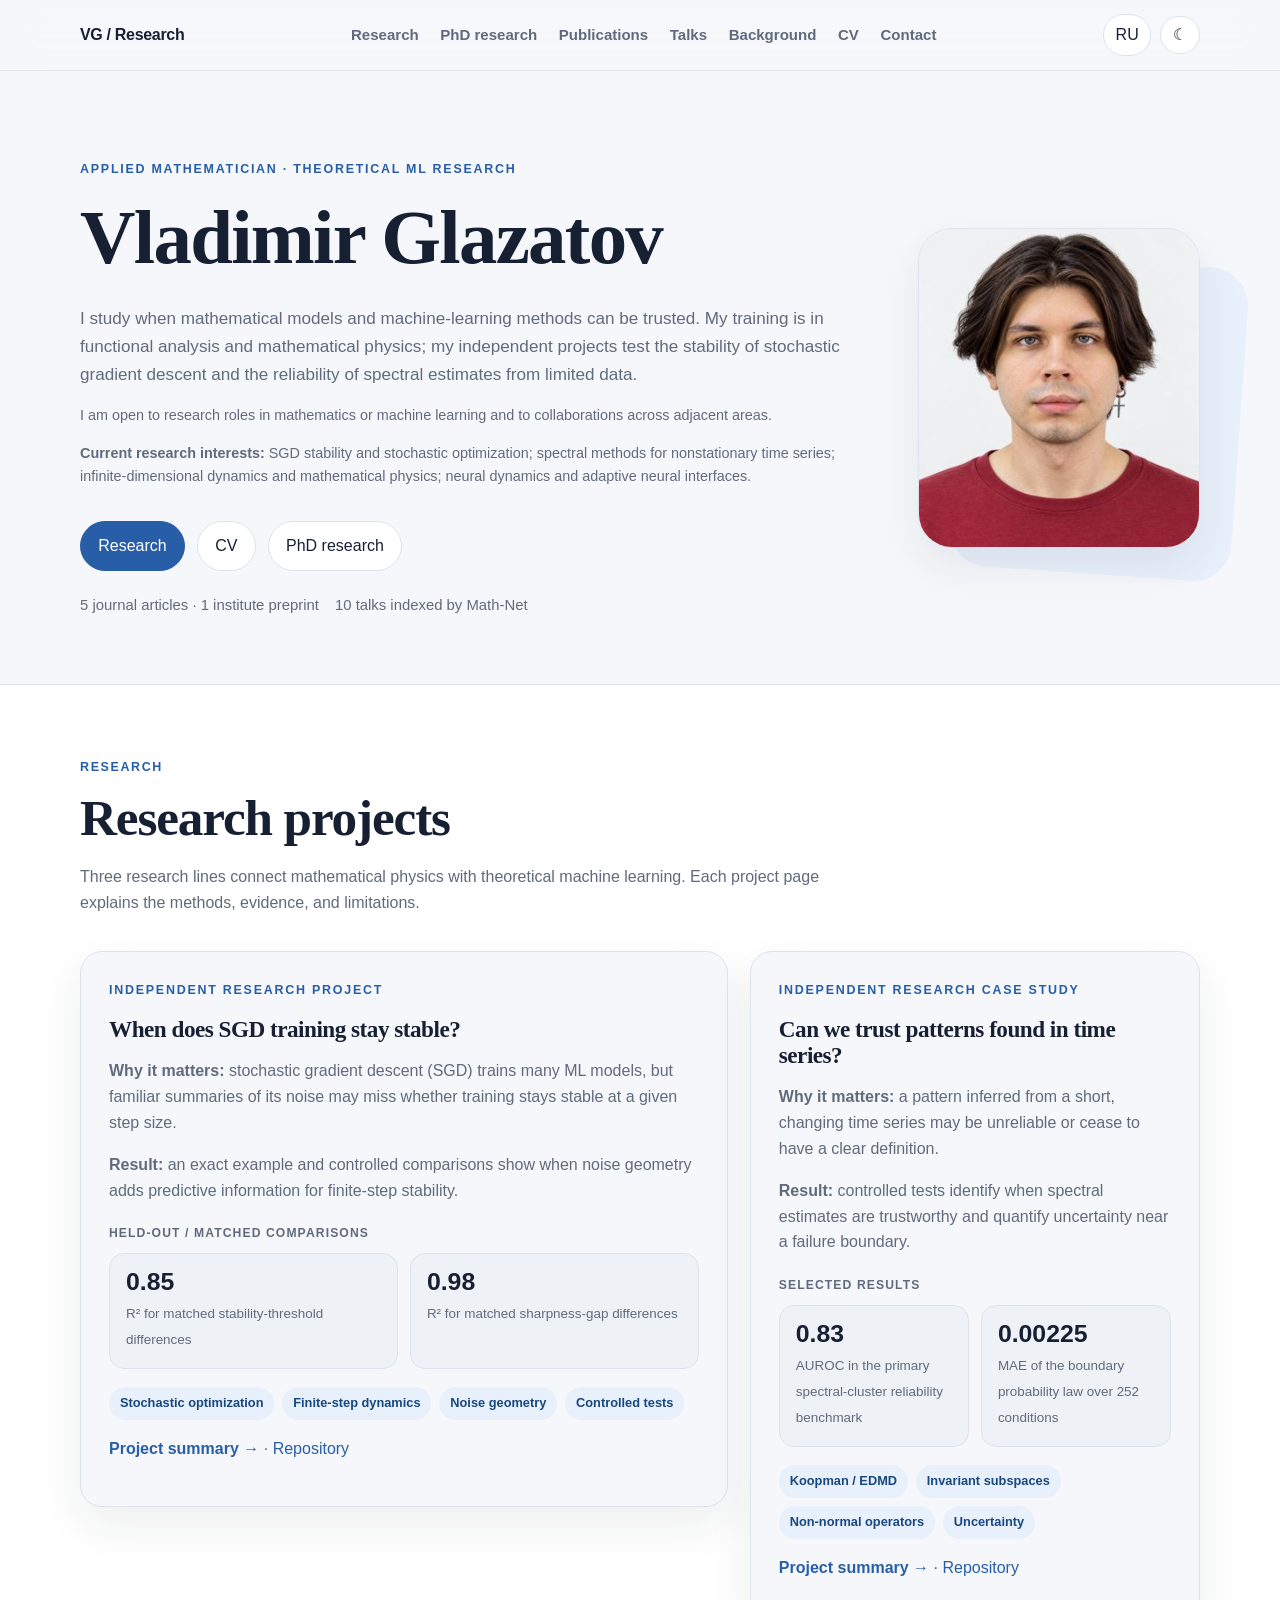
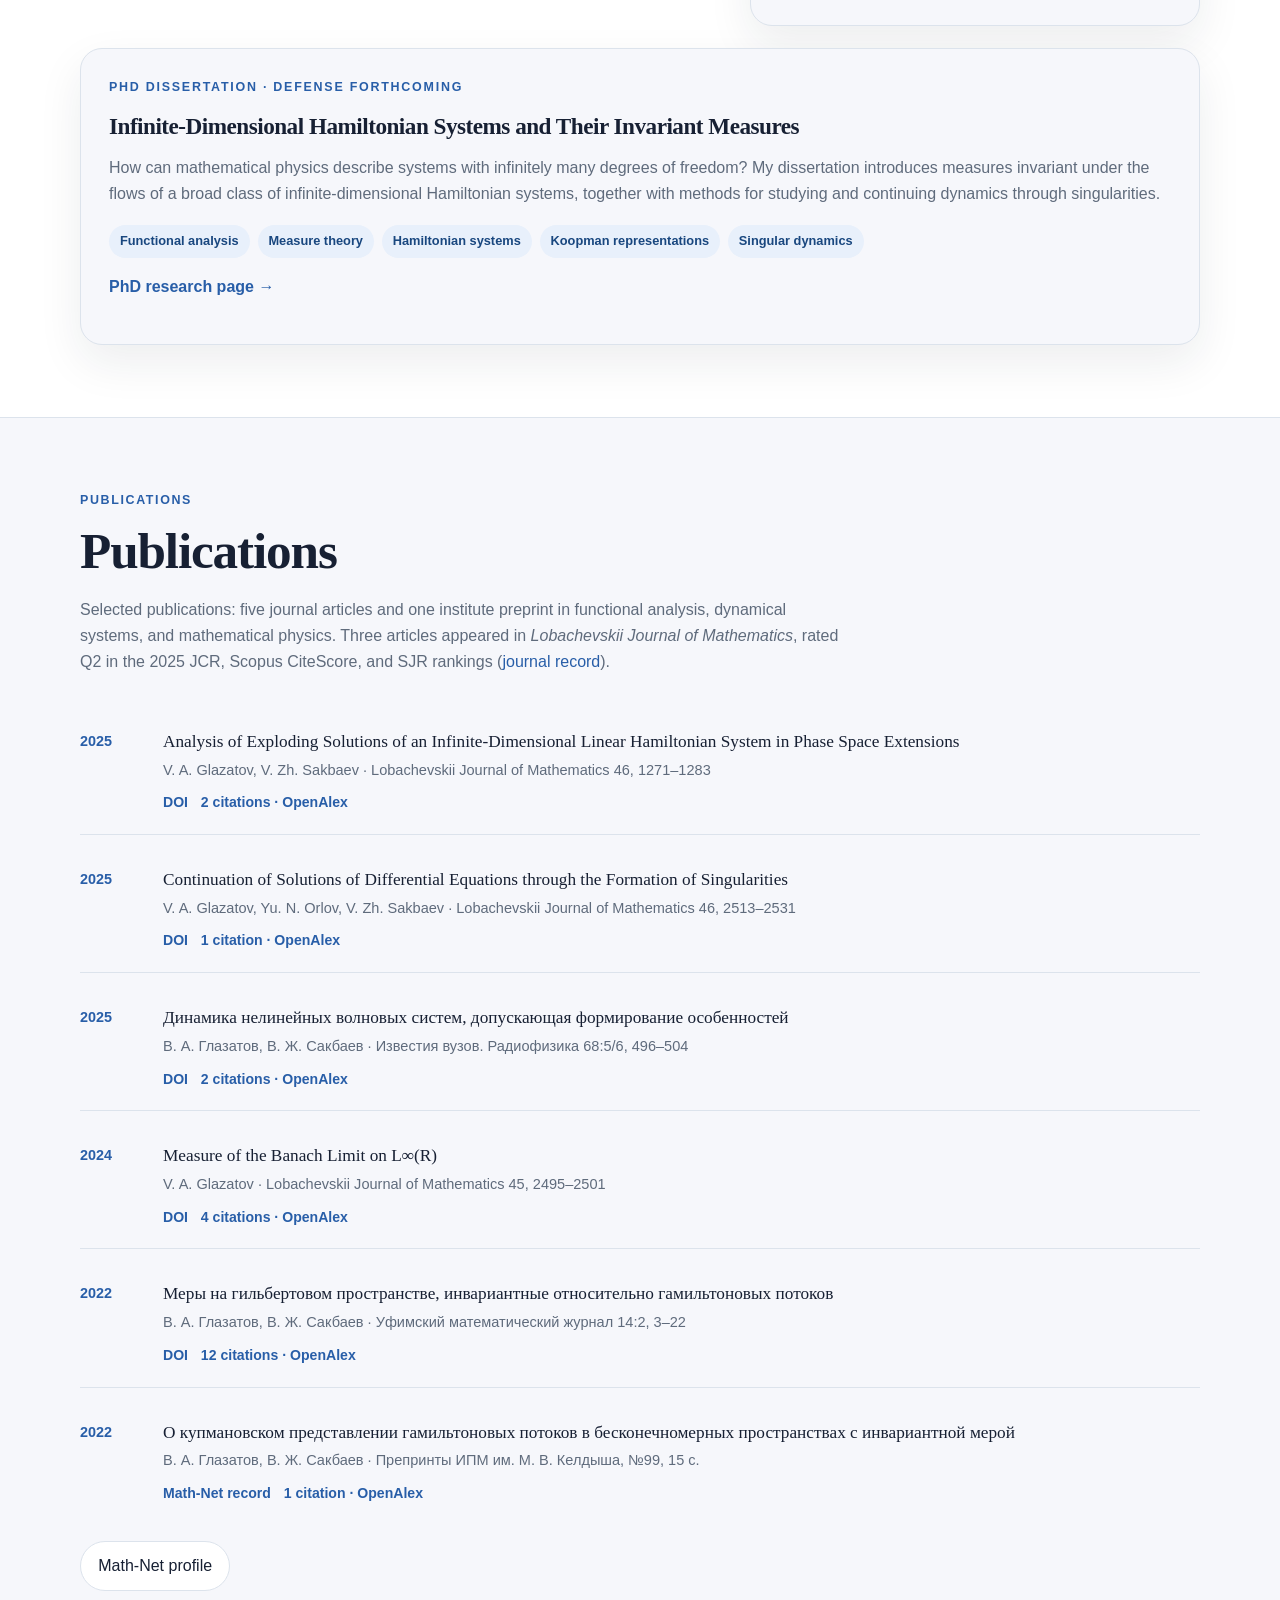
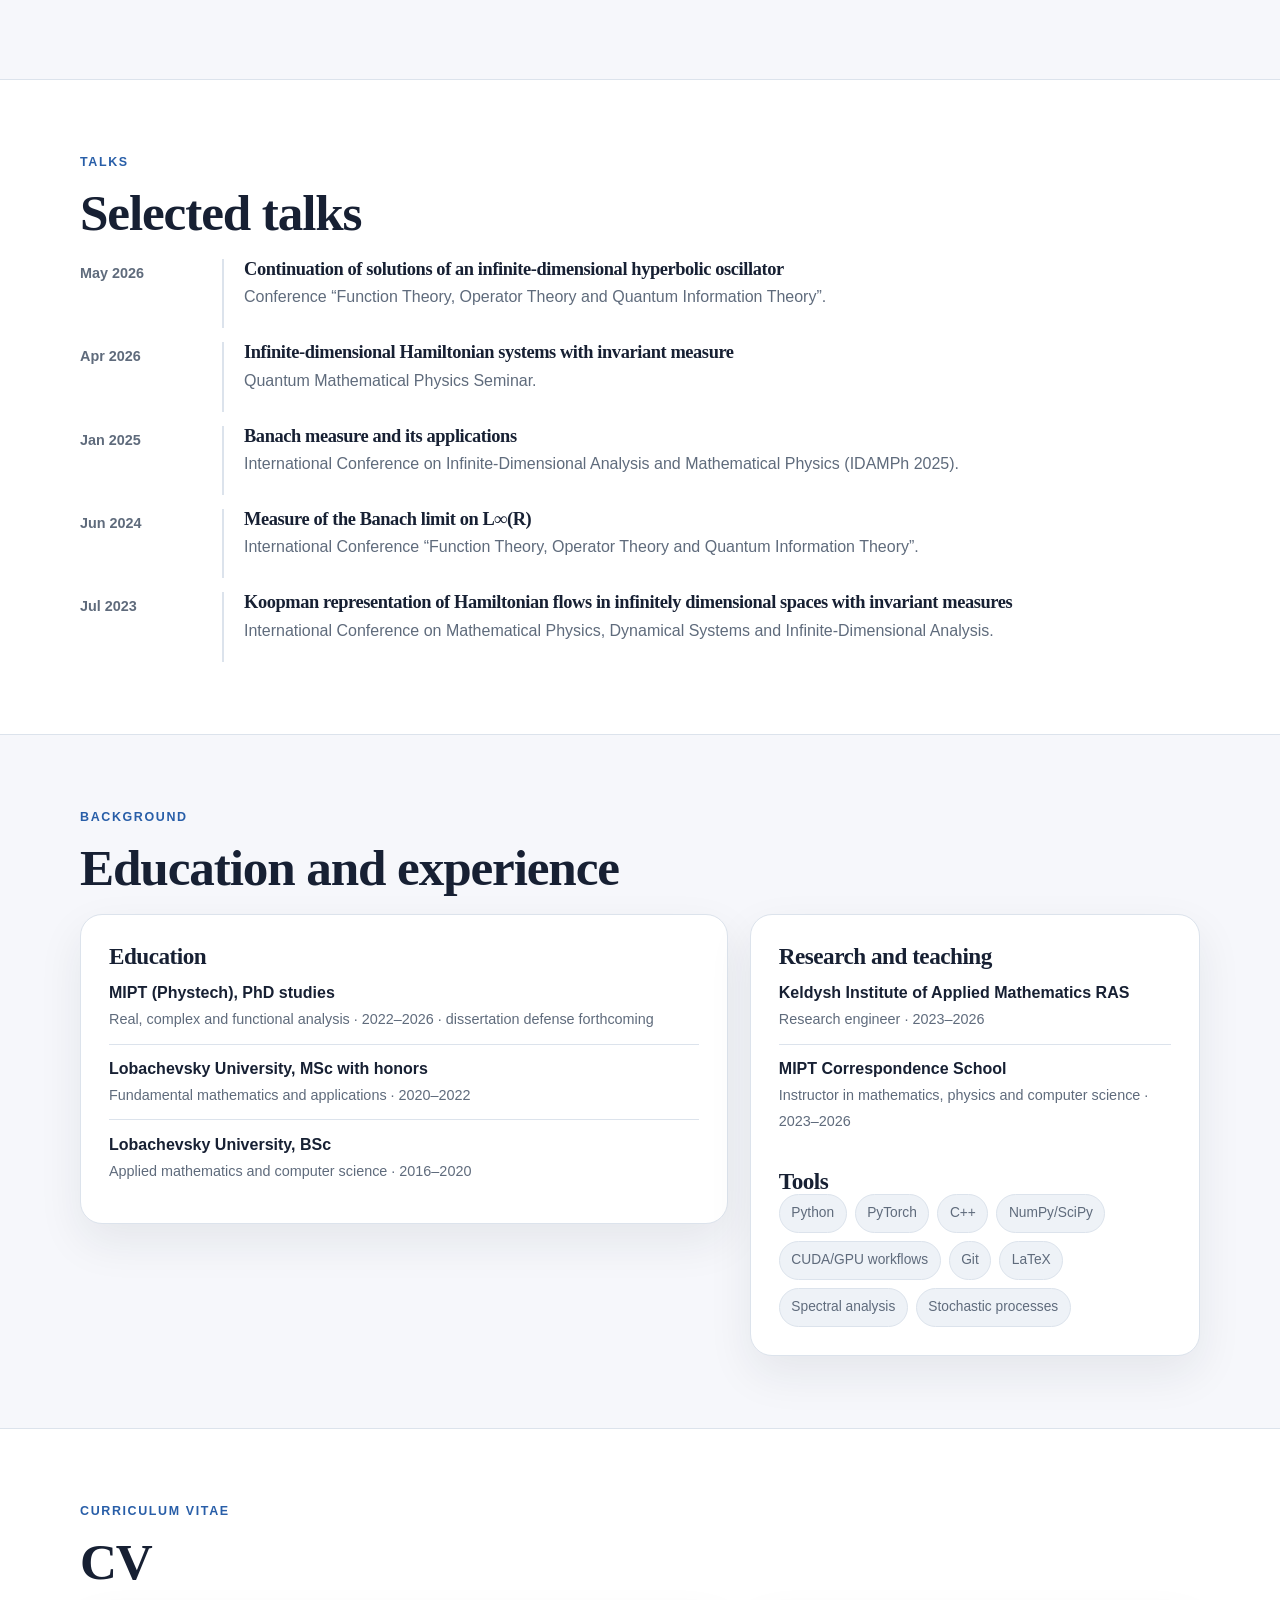
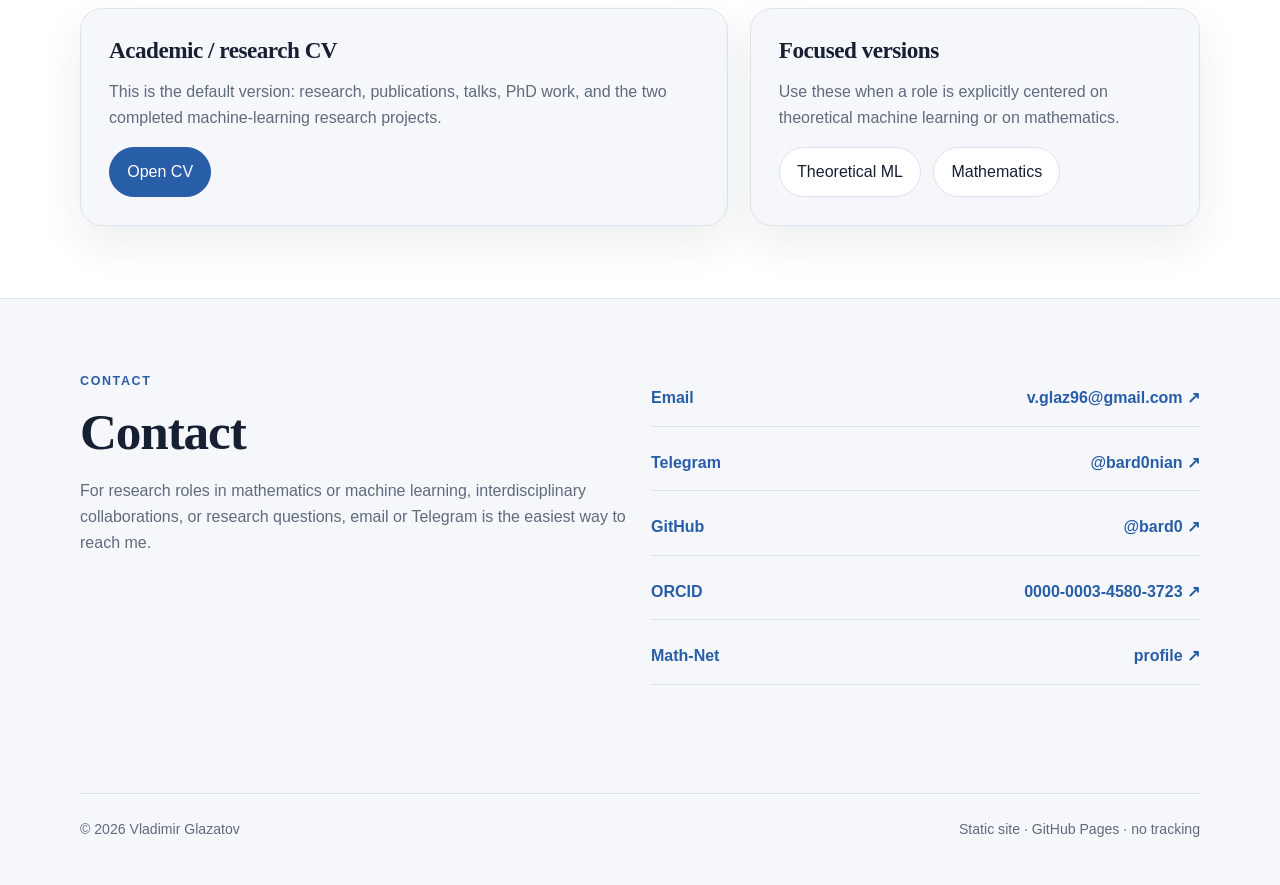
==== commit ba9f5b5b: "Emphasize invariant measures contribution" ====
--- a/index.html
+++ b/index.html
@@ -30,7 +30,7 @@
 <section class="section alt" id="research"><div class="container"><div class="section-kicker">Research</div><h2>Research projects</h2><p class="section-intro">Three research lines connect mathematical physics with theoretical machine learning. Each project page explains the methods, evidence, and limitations.</p><div class="research-grid">
 <article class="card"><div class="eyebrow">Independent research project</div><h3>When does SGD training stay stable?</h3><p><strong>Why it matters:</strong> stochastic gradient descent (SGD) trains many ML models, but familiar summaries of its noise may miss whether training stays stable at a given step size.</p><p><strong>Result:</strong> an exact example and controlled comparisons show when noise geometry adds predictive information for finite-step stability.</p><div class="metrics-label">Held-out / matched comparisons</div><div class="metrics"><div class="metric"><strong>0.85</strong><span>R² for matched stability-threshold differences</span></div><div class="metric"><strong>0.98</strong><span>R² for matched sharpness-gap differences</span></div></div><div class="tags"><span class="tag">Stochastic optimization</span><span class="tag">Finite-step dynamics</span><span class="tag">Noise geometry</span><span class="tag">Controlled tests</span></div><p><a href="projects/sgd/"><strong>Project summary →</strong></a> · <a href="https://github.com/bard0/Finite-Step-Stochastic-Dynamics-of-SGD">Repository</a></p></article>
 <article class="card"><div class="eyebrow">Independent research case study</div><h3>Can we trust patterns found in time series?</h3><p><strong>Why it matters:</strong> a pattern inferred from a short, changing time series may be unreliable or cease to have a clear definition.</p><p><strong>Result:</strong> controlled tests identify when spectral estimates are trustworthy and quantify uncertainty near a failure boundary.</p><div class="metrics-label">Selected results</div><div class="metrics"><div class="metric"><strong>0.83</strong><span>AUROC in the primary spectral-cluster reliability benchmark</span></div><div class="metric"><strong>0.00225</strong><span>MAE of the boundary probability law over 252 conditions</span></div></div><div class="tags"><span class="tag">Koopman / EDMD</span><span class="tag">Invariant subspaces</span><span class="tag">Non-normal operators</span><span class="tag">Uncertainty</span></div><p><a href="projects/spectral-reliability/"><strong>Project summary →</strong></a> · <a href="https://github.com/bard0/spectral-dynamics-of-time-series">Repository</a></p></article>
-<article class="card" style="grid-column:1 / -1"><div class="eyebrow">PhD dissertation · defense forthcoming</div><h3>Infinite-Dimensional Hamiltonian Systems and Their Invariant Measures</h3><p>How can mathematical physics describe systems with infinitely many degrees of freedom, especially when a solution becomes singular? My dissertation develops invariant measures and ways to study and continue such dynamics.</p><div class="tags"><span class="tag">Functional analysis</span><span class="tag">Measure theory</span><span class="tag">Hamiltonian systems</span><span class="tag">Koopman representations</span><span class="tag">Singular dynamics</span></div><p><a href="research/phd/"><strong>PhD research page →</strong></a></p></article>
+<article class="card" style="grid-column:1 / -1"><div class="eyebrow">PhD dissertation · defense forthcoming</div><h3>Infinite-Dimensional Hamiltonian Systems and Their Invariant Measures</h3><p>How can mathematical physics describe systems with infinitely many degrees of freedom? My dissertation introduces measures invariant under the flows of a broad class of infinite-dimensional Hamiltonian systems, together with methods for studying and continuing dynamics through singularities.</p><div class="tags"><span class="tag">Functional analysis</span><span class="tag">Measure theory</span><span class="tag">Hamiltonian systems</span><span class="tag">Koopman representations</span><span class="tag">Singular dynamics</span></div><p><a href="research/phd/"><strong>PhD research page →</strong></a></p></article>
 </div></div></section>
 
 <section class="section" id="publications"><div class="container"><div class="section-kicker">Publications</div><h2>Publications</h2><p class="section-intro">Selected publications: five journal articles and one institute preprint in functional analysis, dynamical systems, and mathematical physics. Three articles appeared in <em>Lobachevskii Journal of Mathematics</em>, rated Q2 in the 2025 JCR, Scopus CiteScore, and SJR rankings (<a href="https://www.mathnet.ru/php/journal.phtml?jrnid=ljm&option_lang=eng">journal record</a>).</p><div class="publications">
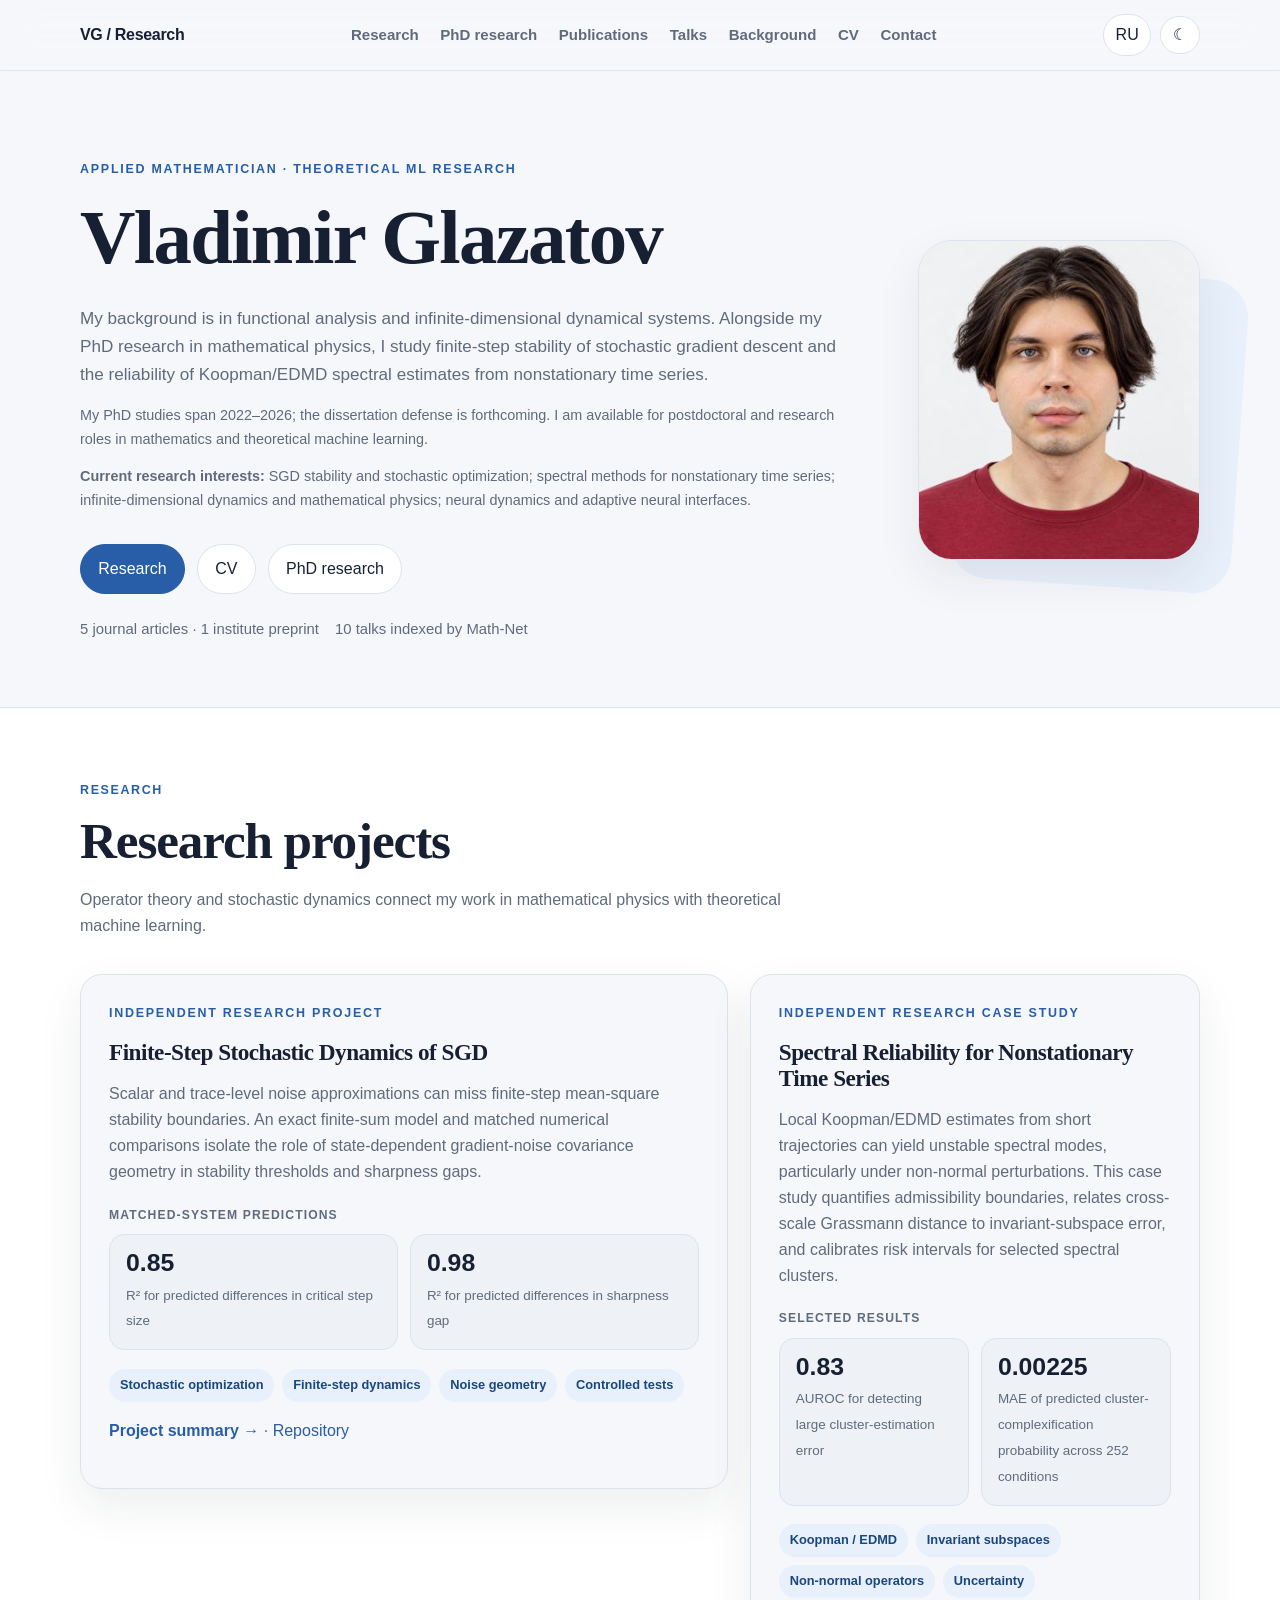
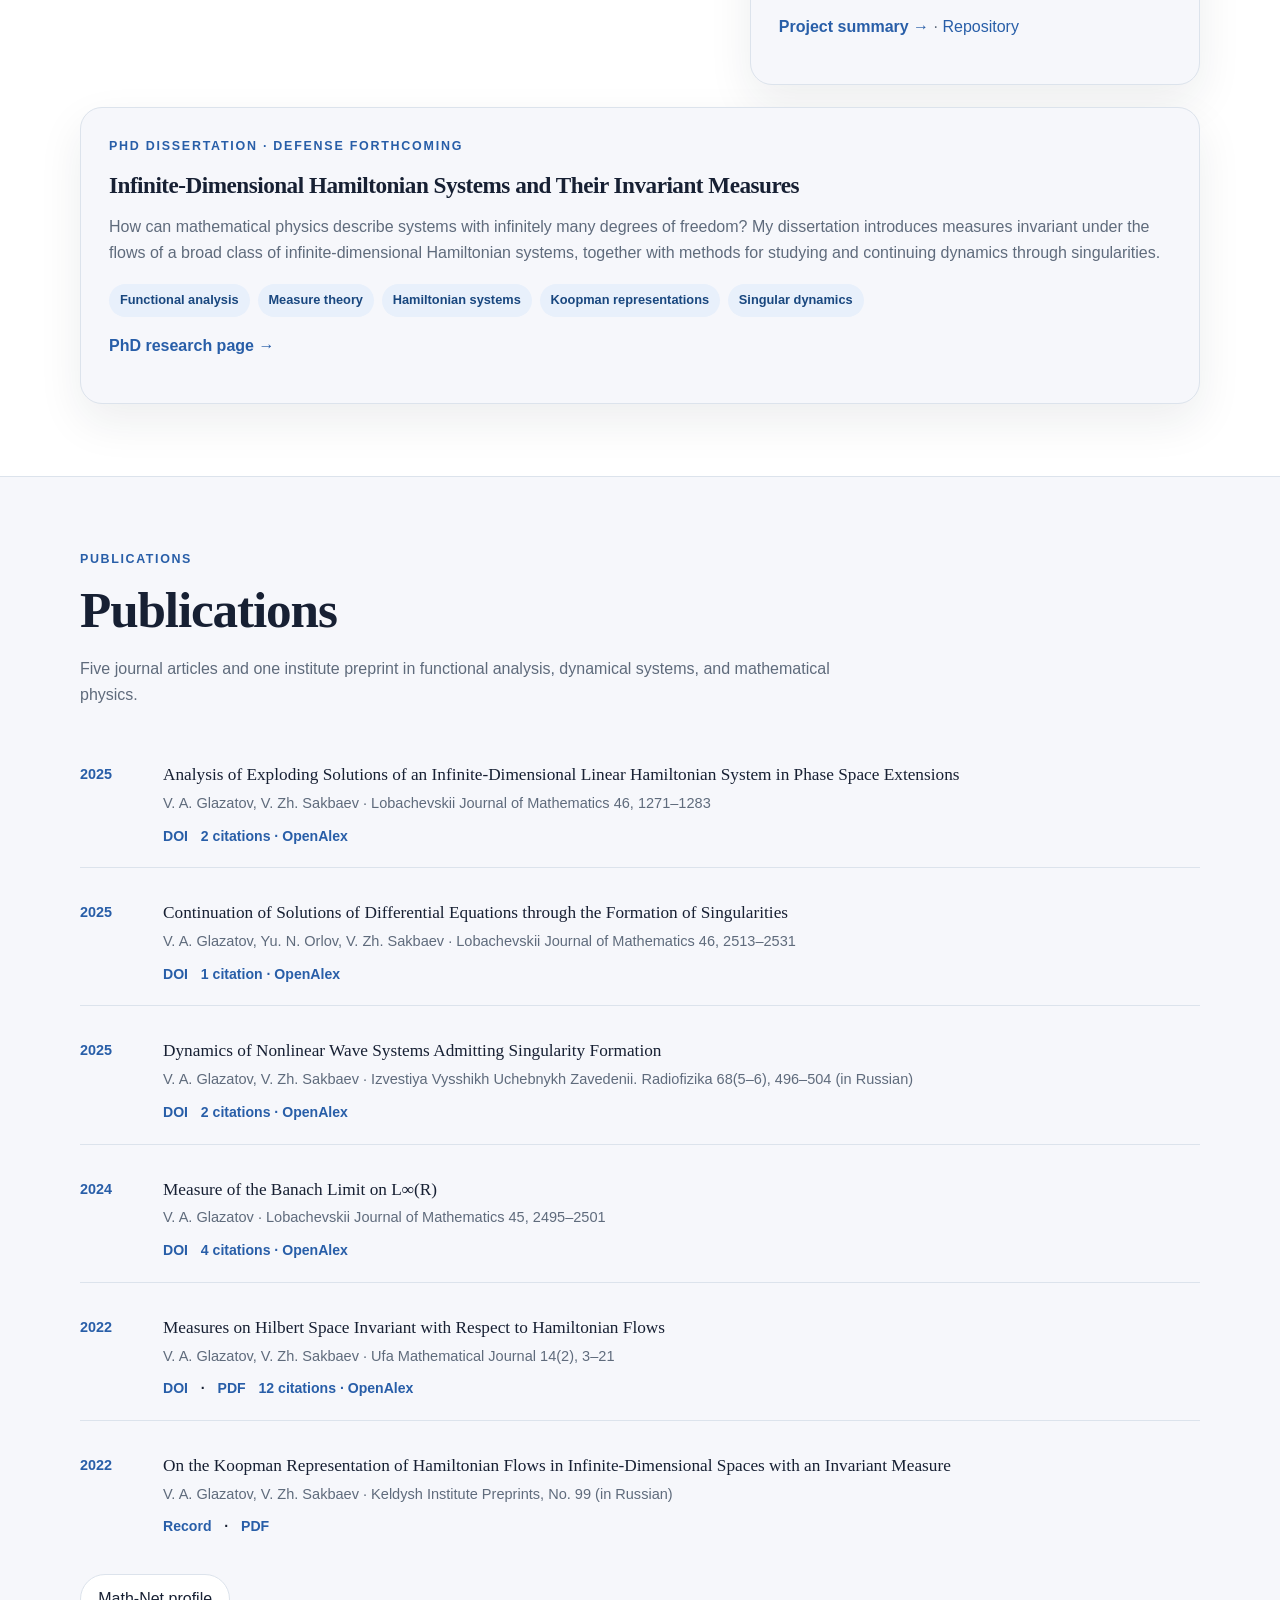
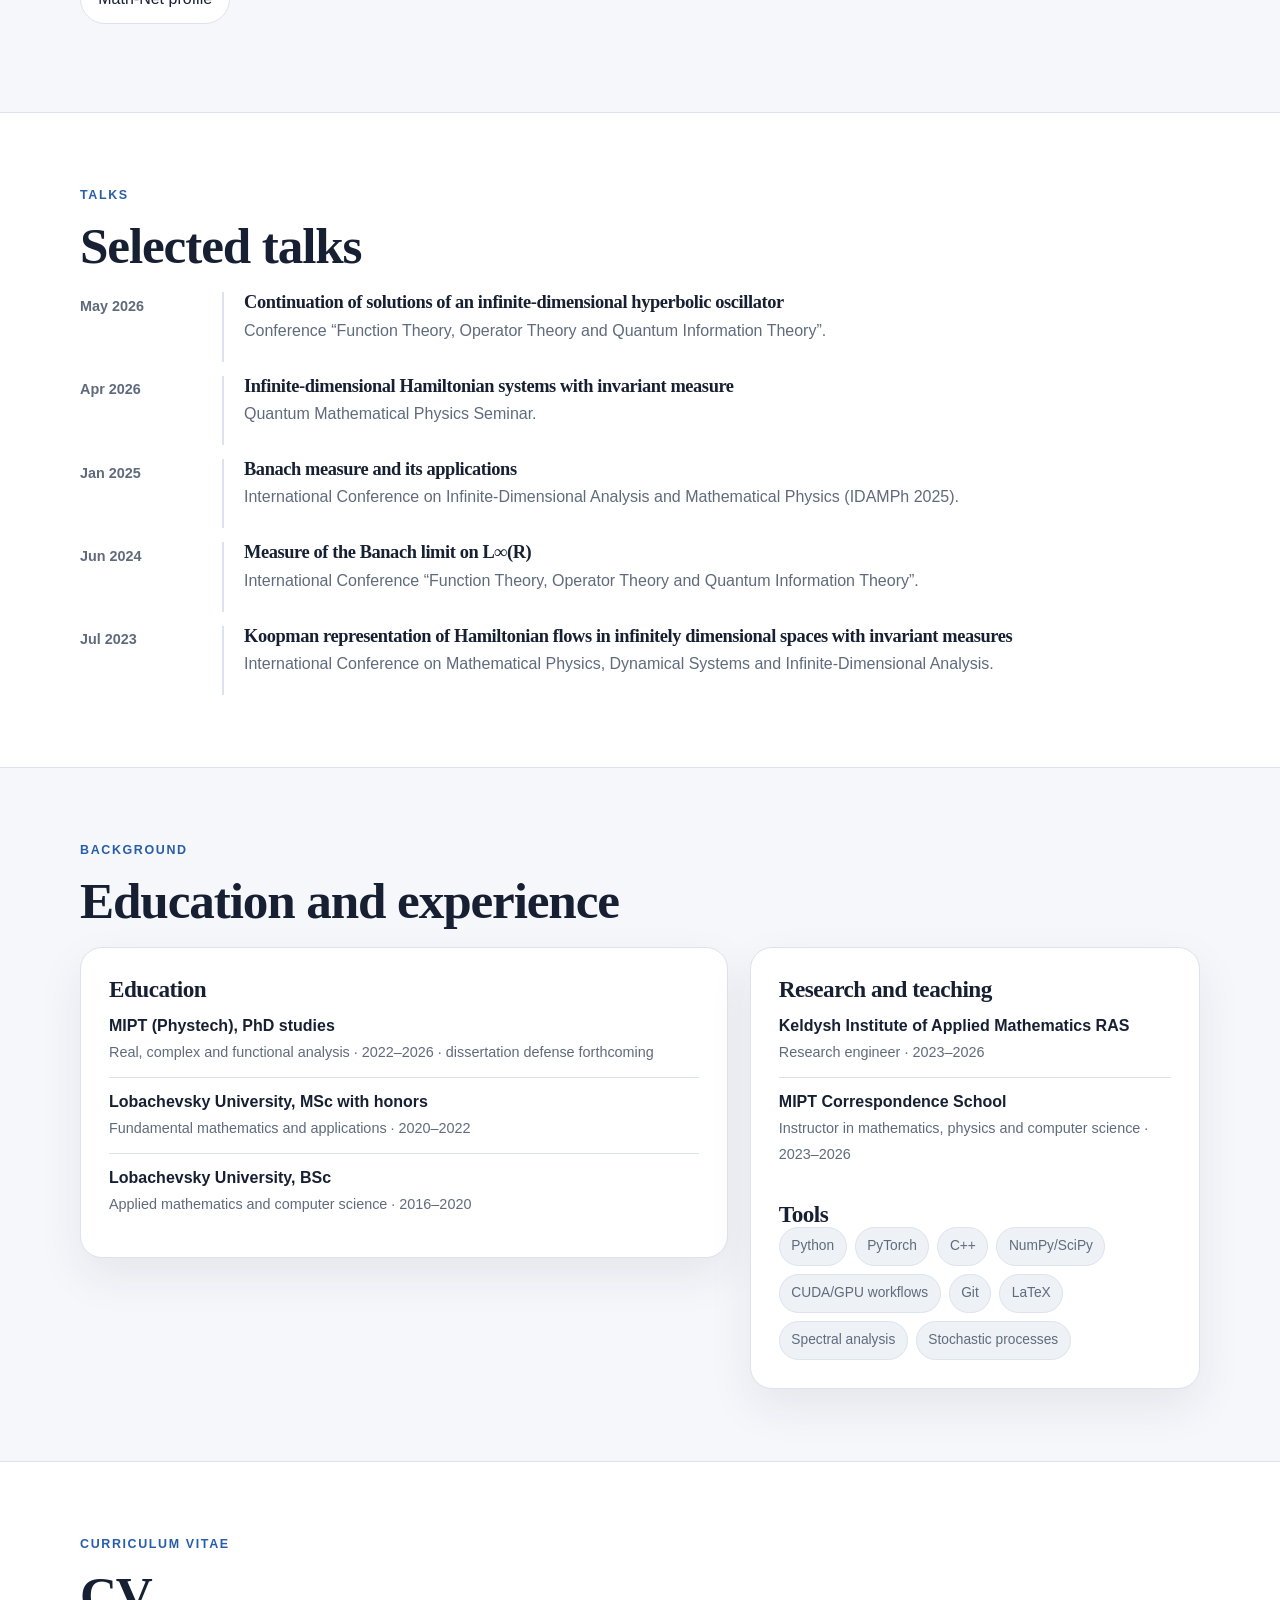
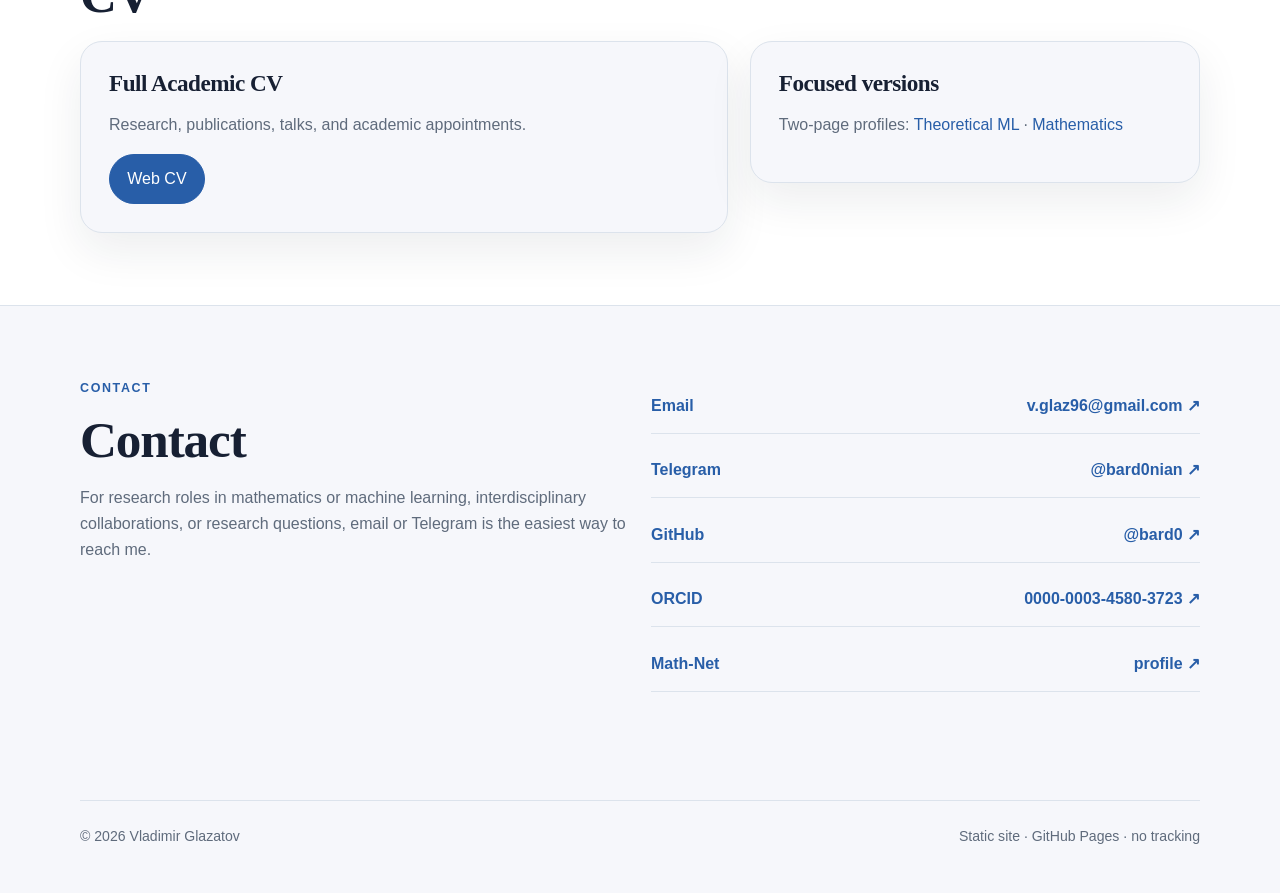
==== commit 294ee141: "Refine academic portfolio content and project explanations" ====
--- a/index.html
+++ b/index.html
@@ -16,7 +16,7 @@
   <meta property="og:type" content="website">
   <meta property="og:title" content="Vladimir Glazatov — Research">
   <meta property="og:description" content="Applied mathematics, machine learning, stochastic optimization, spectral methods, and infinite-dimensional dynamical systems.">
-  <meta property="og:image" content="https://avatars.githubusercontent.com/u/36891933?v=4">
+  <meta property="og:image" content="https://bard0.github.io/assets/img/profile-avatar.webp">
   <meta property="og:url" content="https://bard0.github.io/">
   <style>.metrics-label{margin-top:1.3rem;color:var(--muted);font-size:.76rem;font-weight:800;text-transform:uppercase;letter-spacing:.09em}.metrics-label+.metrics{margin-top:.55rem}</style>
   <script type="application/ld+json">{"@context":"https://schema.org","@type":"Person","name":"Vladimir Andreevich Glazatov","alternateName":"Vladimir A. Glazatov","url":"https://bard0.github.io/","jobTitle":"Applied Mathematician and Machine Learning Researcher","sameAs":["https://github.com/bard0","https://www.mathnet.ru/php/person.phtml?option_lang=eng&personid=190010","https://orcid.org/0000-0003-4580-3723"],"knowsAbout":["stochastic optimization","stochastic gradient descent","nonstationary time series","Koopman operators","EDMD","dynamical systems","functional analysis","measure theory","operator theory"]}</script>
@@ -25,28 +25,28 @@
 <a class="skip-link" href="#main">Skip to content</a>
 <header class="site-header"><div class="container nav"><a class="brand" href="#top">VG <span>/ Research</span></a><nav class="nav-links" aria-label="Primary navigation"><a href="#research">Research</a><a href="research/phd/">PhD research</a><a href="#publications">Publications</a><a href="#talks">Talks</a><a href="#background">Background</a><a href="#cv">CV</a><a href="#contact">Contact</a></nav><div class="nav-actions"><a class="lang-btn" href="ru/" aria-label="Russian version">RU</a><button class="icon-btn" type="button" data-theme-toggle aria-label="Switch theme">☾</button><button class="icon-btn menu-btn" type="button" data-menu-toggle aria-label="Open navigation" aria-expanded="false">≡</button></div></div></header>
 <main id="main">
-<section class="hero" id="top"><div class="container hero-grid"><div><div class="eyebrow">Applied mathematician · theoretical ML research</div><h1>Vladimir Glazatov</h1><p class="hero-copy">I study when mathematical models and machine-learning methods can be trusted. My training is in functional analysis and mathematical physics; my independent projects test the stability of stochastic gradient descent and the reliability of spectral estimates from limited data.</p><p class="note" style="margin-top:1rem">I am open to research roles in mathematics or machine learning and to collaborations across adjacent areas.</p><p class="note" style="margin-top:.55rem"><strong>Current research interests:</strong> SGD stability and stochastic optimization; spectral methods for nonstationary time series; infinite-dimensional dynamics and mathematical physics; neural dynamics and adaptive neural interfaces.</p><div class="hero-actions"><a class="button primary" href="#research">Research</a><a class="button" href="cv/academic/">CV</a><a class="button" href="research/phd/">PhD research</a></div><div class="hero-meta"><span>5 journal articles · 1 institute preprint</span><span>10 talks indexed by Math-Net</span></div></div><div class="hero-photo-wrap"><img class="hero-photo" src="https://avatars.githubusercontent.com/u/36891933?v=4" alt="Portrait of Vladimir Glazatov" width="320" height="320"></div></div></section>
+<section class="hero" id="top"><div class="container hero-grid"><div><div class="eyebrow">Applied mathematician · theoretical ML research</div><h1>Vladimir Glazatov</h1><p class="hero-copy">My background is in functional analysis and infinite-dimensional dynamical systems. Alongside my PhD research in mathematical physics, I study finite-step stability of stochastic gradient descent and the reliability of Koopman/EDMD spectral estimates from nonstationary time series.</p><p class="note" style="margin-top:1rem">My PhD studies span 2022–2026; the dissertation defense is forthcoming. I am available for postdoctoral and research roles in mathematics and theoretical machine learning.</p><p class="note" style="margin-top:.55rem"><strong>Current research interests:</strong> SGD stability and stochastic optimization; spectral methods for nonstationary time series; infinite-dimensional dynamics and mathematical physics; neural dynamics and adaptive neural interfaces.</p><div class="hero-actions"><a class="button primary" href="#research">Research</a><a class="button" href="cv/academic/">CV</a><a class="button" href="research/phd/">PhD research</a></div><div class="hero-meta"><span>5 journal articles · 1 institute preprint</span><span>10 talks indexed by Math-Net</span></div></div><div class="hero-photo-wrap"><img class="hero-photo" src="assets/img/profile-avatar.webp" alt="GitHub avatar of Vladimir Glazatov" width="320" height="320"></div></div></section>
 
-<section class="section alt" id="research"><div class="container"><div class="section-kicker">Research</div><h2>Research projects</h2><p class="section-intro">Three research lines connect mathematical physics with theoretical machine learning. Each project page explains the methods, evidence, and limitations.</p><div class="research-grid">
-<article class="card"><div class="eyebrow">Independent research project</div><h3>When does SGD training stay stable?</h3><p><strong>Why it matters:</strong> stochastic gradient descent (SGD) trains many ML models, but familiar summaries of its noise may miss whether training stays stable at a given step size.</p><p><strong>Result:</strong> an exact example and controlled comparisons show when noise geometry adds predictive information for finite-step stability.</p><div class="metrics-label">Held-out / matched comparisons</div><div class="metrics"><div class="metric"><strong>0.85</strong><span>R² for matched stability-threshold differences</span></div><div class="metric"><strong>0.98</strong><span>R² for matched sharpness-gap differences</span></div></div><div class="tags"><span class="tag">Stochastic optimization</span><span class="tag">Finite-step dynamics</span><span class="tag">Noise geometry</span><span class="tag">Controlled tests</span></div><p><a href="projects/sgd/"><strong>Project summary →</strong></a> · <a href="https://github.com/bard0/Finite-Step-Stochastic-Dynamics-of-SGD">Repository</a></p></article>
-<article class="card"><div class="eyebrow">Independent research case study</div><h3>Can we trust patterns found in time series?</h3><p><strong>Why it matters:</strong> a pattern inferred from a short, changing time series may be unreliable or cease to have a clear definition.</p><p><strong>Result:</strong> controlled tests identify when spectral estimates are trustworthy and quantify uncertainty near a failure boundary.</p><div class="metrics-label">Selected results</div><div class="metrics"><div class="metric"><strong>0.83</strong><span>AUROC in the primary spectral-cluster reliability benchmark</span></div><div class="metric"><strong>0.00225</strong><span>MAE of the boundary probability law over 252 conditions</span></div></div><div class="tags"><span class="tag">Koopman / EDMD</span><span class="tag">Invariant subspaces</span><span class="tag">Non-normal operators</span><span class="tag">Uncertainty</span></div><p><a href="projects/spectral-reliability/"><strong>Project summary →</strong></a> · <a href="https://github.com/bard0/spectral-dynamics-of-time-series">Repository</a></p></article>
+<section class="section alt" id="research"><div class="container"><div class="section-kicker">Research</div><h2>Research projects</h2><p class="section-intro">Operator theory and stochastic dynamics connect my work in mathematical physics with theoretical machine learning.</p><div class="research-grid">
+<article class="card"><div class="eyebrow">Independent research project</div><h3>Finite-Step Stochastic Dynamics of SGD</h3><p>Scalar and trace-level noise approximations can miss finite-step mean-square stability boundaries. An exact finite-sum model and matched numerical comparisons isolate the role of state-dependent gradient-noise covariance geometry in stability thresholds and sharpness gaps.</p><div class="metrics-label">Matched-system predictions</div><div class="metrics"><div class="metric"><strong>0.85</strong><span>R² for predicted differences in critical step size</span></div><div class="metric"><strong>0.98</strong><span>R² for predicted differences in sharpness gap</span></div></div><div class="tags"><span class="tag">Stochastic optimization</span><span class="tag">Finite-step dynamics</span><span class="tag">Noise geometry</span><span class="tag">Controlled tests</span></div><p><a href="projects/sgd/"><strong>Project summary →</strong></a> · <a href="https://github.com/bard0/Finite-Step-Stochastic-Dynamics-of-SGD">Repository</a></p></article>
+<article class="card"><div class="eyebrow">Independent research case study</div><h3>Spectral Reliability for Nonstationary Time Series</h3><p>Local Koopman/EDMD estimates from short trajectories can yield unstable spectral modes, particularly under non-normal perturbations. This case study quantifies admissibility boundaries, relates cross-scale Grassmann distance to invariant-subspace error, and calibrates risk intervals for selected spectral clusters.</p><div class="metrics-label">Selected results</div><div class="metrics"><div class="metric"><strong>0.83</strong><span>AUROC for detecting large cluster-estimation error</span></div><div class="metric"><strong>0.00225</strong><span>MAE of predicted cluster-complexification probability across 252 conditions</span></div></div><div class="tags"><span class="tag">Koopman / EDMD</span><span class="tag">Invariant subspaces</span><span class="tag">Non-normal operators</span><span class="tag">Uncertainty</span></div><p><a href="projects/spectral-reliability/"><strong>Project summary →</strong></a> · <a href="https://github.com/bard0/spectral-dynamics-of-time-series">Repository</a></p></article>
 <article class="card" style="grid-column:1 / -1"><div class="eyebrow">PhD dissertation · defense forthcoming</div><h3>Infinite-Dimensional Hamiltonian Systems and Their Invariant Measures</h3><p>How can mathematical physics describe systems with infinitely many degrees of freedom? My dissertation introduces measures invariant under the flows of a broad class of infinite-dimensional Hamiltonian systems, together with methods for studying and continuing dynamics through singularities.</p><div class="tags"><span class="tag">Functional analysis</span><span class="tag">Measure theory</span><span class="tag">Hamiltonian systems</span><span class="tag">Koopman representations</span><span class="tag">Singular dynamics</span></div><p><a href="research/phd/"><strong>PhD research page →</strong></a></p></article>
 </div></div></section>
 
-<section class="section" id="publications"><div class="container"><div class="section-kicker">Publications</div><h2>Publications</h2><p class="section-intro">Selected publications: five journal articles and one institute preprint in functional analysis, dynamical systems, and mathematical physics. Three articles appeared in <em>Lobachevskii Journal of Mathematics</em>, rated Q2 in the 2025 JCR, Scopus CiteScore, and SJR rankings (<a href="https://www.mathnet.ru/php/journal.phtml?jrnid=ljm&option_lang=eng">journal record</a>).</p><div class="publications">
+<section class="section" id="publications"><div class="container"><div class="section-kicker">Publications</div><h2>Publications</h2><p class="section-intro">Five journal articles and one institute preprint in functional analysis, dynamical systems, and mathematical physics.</p><div class="publications">
 <article class="pub"><div class="pub-year">2025</div><div><div class="pub-title">Analysis of Exploding Solutions of an Infinite-Dimensional Linear Hamiltonian System in Phase Space Extensions</div><div class="pub-meta">V. A. Glazatov, V. Zh. Sakbaev · Lobachevskii Journal of Mathematics 46, 1271–1283</div><div class="pub-links"><a href="https://doi.org/10.1134/S1995080225605624">DOI</a></div></div></article>
 <article class="pub"><div class="pub-year">2025</div><div><div class="pub-title">Continuation of Solutions of Differential Equations through the Formation of Singularities</div><div class="pub-meta">V. A. Glazatov, Yu. N. Orlov, V. Zh. Sakbaev · Lobachevskii Journal of Mathematics 46, 2513–2531</div><div class="pub-links"><a href="https://doi.org/10.1134/S1995080225608070">DOI</a></div></div></article>
-<article class="pub"><div class="pub-year">2025</div><div><div class="pub-title">Динамика нелинейных волновых систем, допускающая формирование особенностей</div><div class="pub-meta">В. А. Глазатов, В. Ж. Сакбаев · Известия вузов. Радиофизика 68:5/6, 496–504</div><div class="pub-links"><a href="https://doi.org/10.52452/00213462_2025_68_05_496">DOI</a></div></div></article>
+<article class="pub"><div class="pub-year">2025</div><div><div class="pub-title">Dynamics of Nonlinear Wave Systems Admitting Singularity Formation</div><div class="pub-meta">V. A. Glazatov, V. Zh. Sakbaev · Izvestiya Vysshikh Uchebnykh Zavedenii. Radiofizika 68(5–6), 496–504 (in Russian)</div><div class="pub-links"><a href="https://doi.org/10.52452/00213462_2025_68_05_496">DOI</a></div></div></article>
 <article class="pub"><div class="pub-year">2024</div><div><div class="pub-title">Measure of the Banach Limit on L∞(R)</div><div class="pub-meta">V. A. Glazatov · Lobachevskii Journal of Mathematics 45, 2495–2501</div><div class="pub-links"><a href="https://doi.org/10.1134/S1995080224603138">DOI</a></div></div></article>
-<article class="pub"><div class="pub-year">2022</div><div><div class="pub-title">Меры на гильбертовом пространстве, инвариантные относительно гамильтоновых потоков</div><div class="pub-meta">В. А. Глазатов, В. Ж. Сакбаев · Уфимский математический журнал 14:2, 3–22</div><div class="pub-links"><a href="https://doi.org/10.13108/2022-14-2-3">DOI</a></div></div></article>
-<article class="pub"><div class="pub-year">2022</div><div><div class="pub-title">О купмановском представлении гамильтоновых потоков в бесконечномерных пространствах с инвариантной мерой</div><div class="pub-meta">В. А. Глазатов, В. Ж. Сакбаев · Препринты ИПМ им. М. В. Келдыша, №99, 15 с.</div><div class="pub-links"><a href="https://www.mathnet.ru/php/person.phtml?option_lang=eng&personid=190010">Math-Net record</a></div></div></article>
+<article class="pub"><div class="pub-year">2022</div><div><div class="pub-title">Measures on Hilbert Space Invariant with Respect to Hamiltonian Flows</div><div class="pub-meta">V. A. Glazatov, V. Zh. Sakbaev · Ufa Mathematical Journal 14(2), 3–21</div><div class="pub-links"><a href="https://doi.org/10.13108/2022-14-2-3">DOI</a> · <a href="https://www.mathnet.ru/php/getFT.phtml?jrnid=ufa&option_lang=eng&paperid=607&what=fullteng">PDF</a></div></div></article>
+<article class="pub"><div class="pub-year">2022</div><div><div class="pub-title">On the Koopman Representation of Hamiltonian Flows in Infinite-Dimensional Spaces with an Invariant Measure</div><div class="pub-meta">V. A. Glazatov, V. Zh. Sakbaev · Keldysh Institute Preprints, No. 99 (in Russian)</div><div class="pub-links"><a href="https://library.keldysh.ru/preprint.asp?id=2022-99">Record</a> · <a href="https://keldysh.ru/papers/2022/prep2022_99.pdf">PDF</a></div></div></article>
 </div><p><a class="button" href="https://www.mathnet.ru/php/person.phtml?option_lang=eng&personid=190010">Math-Net profile</a></p></div></section>
 
 <section class="section alt" id="talks"><div class="container"><div class="section-kicker">Talks</div><h2>Selected talks</h2><div class="timeline"><div class="timeline-item"><div class="timeline-date">May 2026</div><div class="timeline-content"><h3>Continuation of solutions of an infinite-dimensional hyperbolic oscillator</h3><p>Conference “Function Theory, Operator Theory and Quantum Information Theory”.</p></div></div><div class="timeline-item"><div class="timeline-date">Apr 2026</div><div class="timeline-content"><h3>Infinite-dimensional Hamiltonian systems with invariant measure</h3><p>Quantum Mathematical Physics Seminar.</p></div></div><div class="timeline-item"><div class="timeline-date">Jan 2025</div><div class="timeline-content"><h3>Banach measure and its applications</h3><p>International Conference on Infinite-Dimensional Analysis and Mathematical Physics (IDAMPh 2025).</p></div></div><div class="timeline-item"><div class="timeline-date">Jun 2024</div><div class="timeline-content"><h3>Measure of the Banach limit on L∞(R)</h3><p>International Conference “Function Theory, Operator Theory and Quantum Information Theory”.</p></div></div><div class="timeline-item"><div class="timeline-date">Jul 2023</div><div class="timeline-content"><h3>Koopman representation of Hamiltonian flows in infinitely dimensional spaces with invariant measures</h3><p>International Conference on Mathematical Physics, Dynamical Systems and Infinite-Dimensional Analysis.</p></div></div></div></div></section>
 
 <section class="section" id="background"><div class="container"><div class="section-kicker">Background</div><h2>Education and experience</h2><div class="research-grid"><article class="card"><h3>Education</h3><ul class="list-clean"><li><strong>MIPT (Phystech), PhD studies</strong><br><span class="note">Real, complex and functional analysis · 2022–2026 · dissertation defense forthcoming</span></li><li><strong>Lobachevsky University, MSc with honors</strong><br><span class="note">Fundamental mathematics and applications · 2020–2022</span></li><li><strong>Lobachevsky University, BSc</strong><br><span class="note">Applied mathematics and computer science · 2016–2020</span></li></ul></article><article class="card"><h3>Research and teaching</h3><ul class="list-clean"><li><strong>Keldysh Institute of Applied Mathematics RAS</strong><br><span class="note">Research engineer · 2023–2026</span></li><li><strong>MIPT Correspondence School</strong><br><span class="note">Instructor in mathematics, physics and computer science · 2023–2026</span></li></ul><h3 style="margin-top:1.4rem">Tools</h3><div class="chips"><span class="chip">Python</span><span class="chip">PyTorch</span><span class="chip">C++</span><span class="chip">NumPy/SciPy</span><span class="chip">CUDA/GPU workflows</span><span class="chip">Git</span><span class="chip">LaTeX</span><span class="chip">Spectral analysis</span><span class="chip">Stochastic processes</span></div></article></div></div></section>
 
-<section class="section alt" id="cv"><div class="container"><div class="section-kicker">Curriculum vitae</div><h2>CV</h2><div class="research-grid"><article class="card"><h3>Academic / research CV</h3><p>This is the default version: research, publications, talks, PhD work, and the two completed machine-learning research projects.</p><a class="button primary" href="cv/academic/">Open CV</a></article><article class="card"><h3>Focused versions</h3><p>Use these when a role is explicitly centered on theoretical machine learning or on mathematics.</p><div class="hero-actions" style="margin-top:1rem"><a class="button" href="cv/theoretical-ml/">Theoretical ML</a><a class="button" href="cv/mathematics/">Mathematics</a></div></article></div></div></section>
+<section class="section alt" id="cv"><div class="container"><div class="section-kicker">Curriculum vitae</div><h2>CV</h2><div class="research-grid"><article class="card"><h3>Full Academic CV</h3><p>Research, publications, talks, and academic appointments.</p><a class="button primary" href="cv/academic/">Web CV</a></article><article class="card"><h3>Focused versions</h3><p>Two-page profiles: <a href="cv/theoretical-ml/">Theoretical ML</a> · <a href="cv/mathematics/">Mathematics</a></p></article></div></div></section>
 
 <section class="section" id="contact"><div class="container contact-grid"><div><div class="section-kicker">Contact</div><h2>Contact</h2><p class="section-intro">For research roles in mathematics or machine learning, interdisciplinary collaborations, or research questions, email or Telegram is the easiest way to reach me.</p></div><div class="contact-links"><a href="mailto:v.glaz96@gmail.com"><span>Email</span><span>v.glaz96@gmail.com ↗</span></a><a href="https://t.me/bard0nian"><span>Telegram</span><span>@bard0nian ↗</span></a><a href="https://github.com/bard0"><span>GitHub</span><span>@bard0 ↗</span></a><a href="https://orcid.org/0000-0003-4580-3723"><span>ORCID</span><span>0000-0003-4580-3723 ↗</span></a><a href="https://www.mathnet.ru/php/person.phtml?option_lang=eng&personid=190010"><span>Math-Net</span><span>profile ↗</span></a></div></div></section>
 </main>
